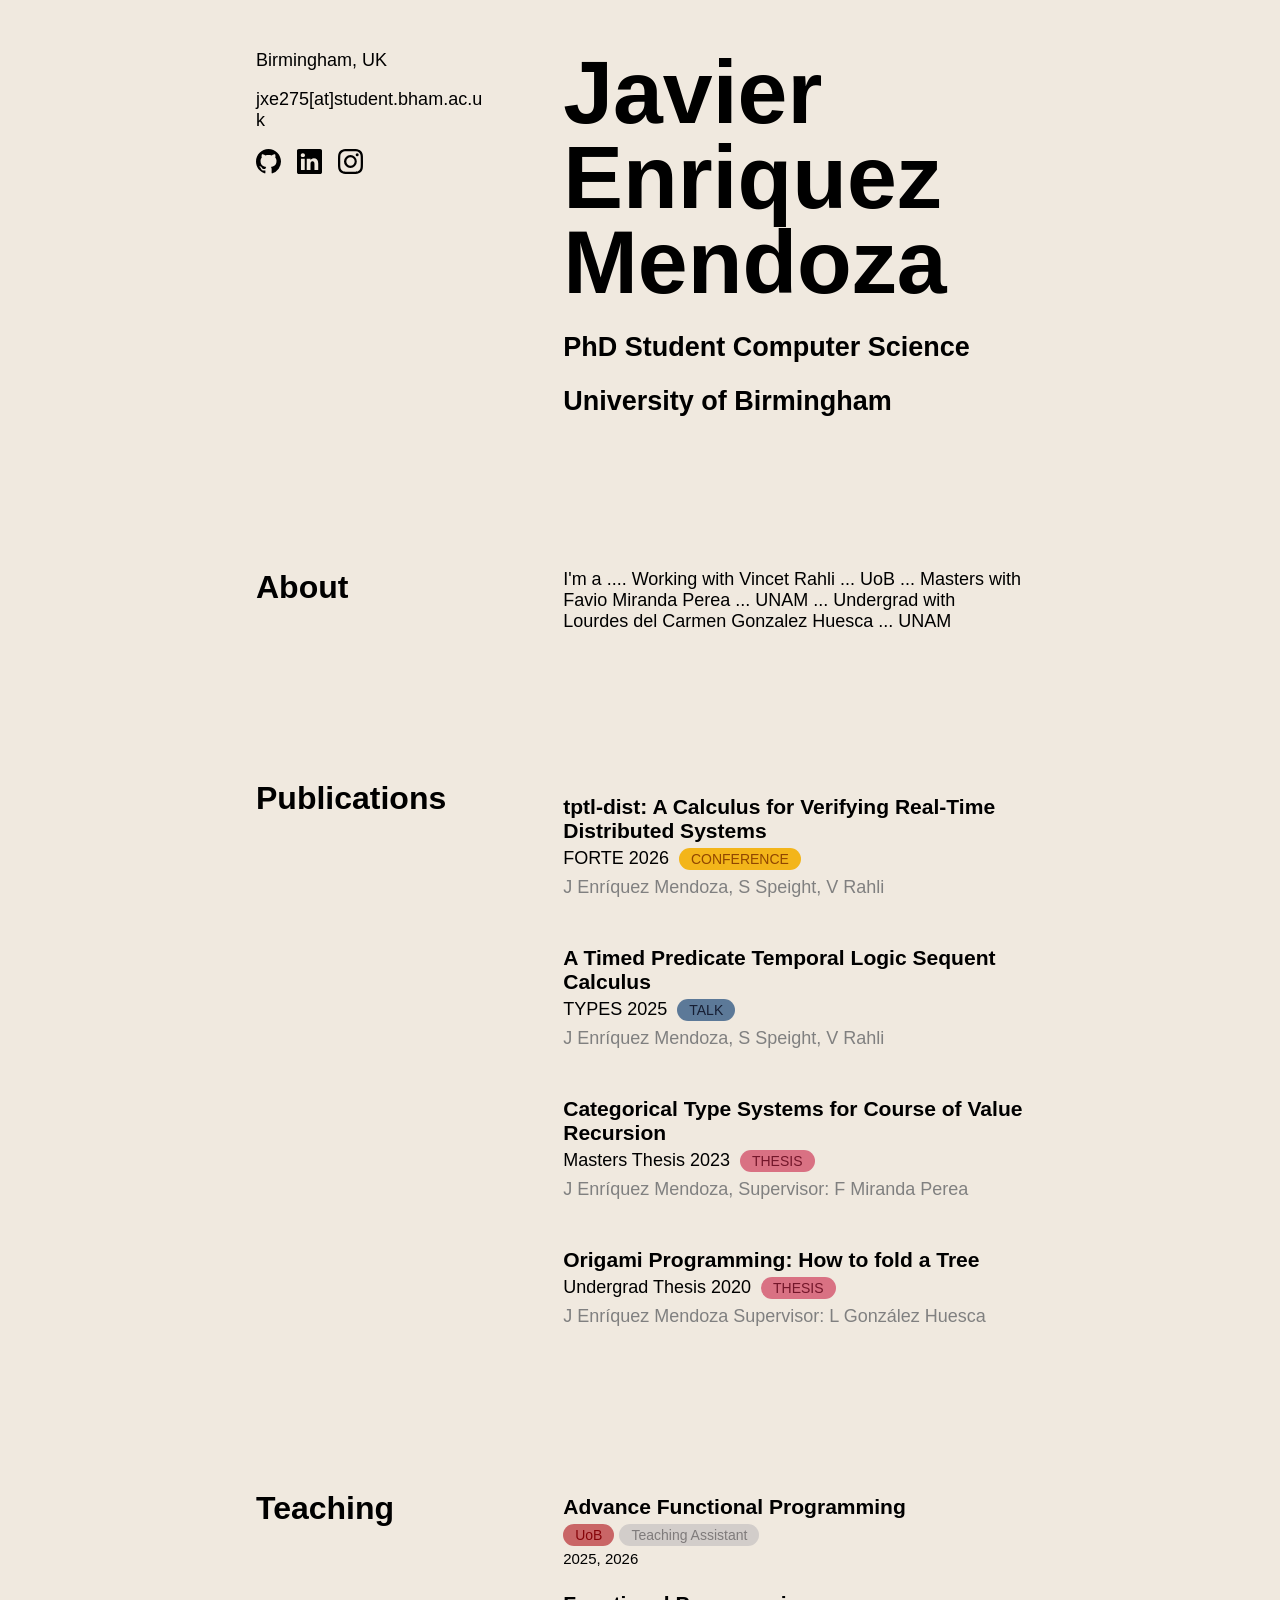
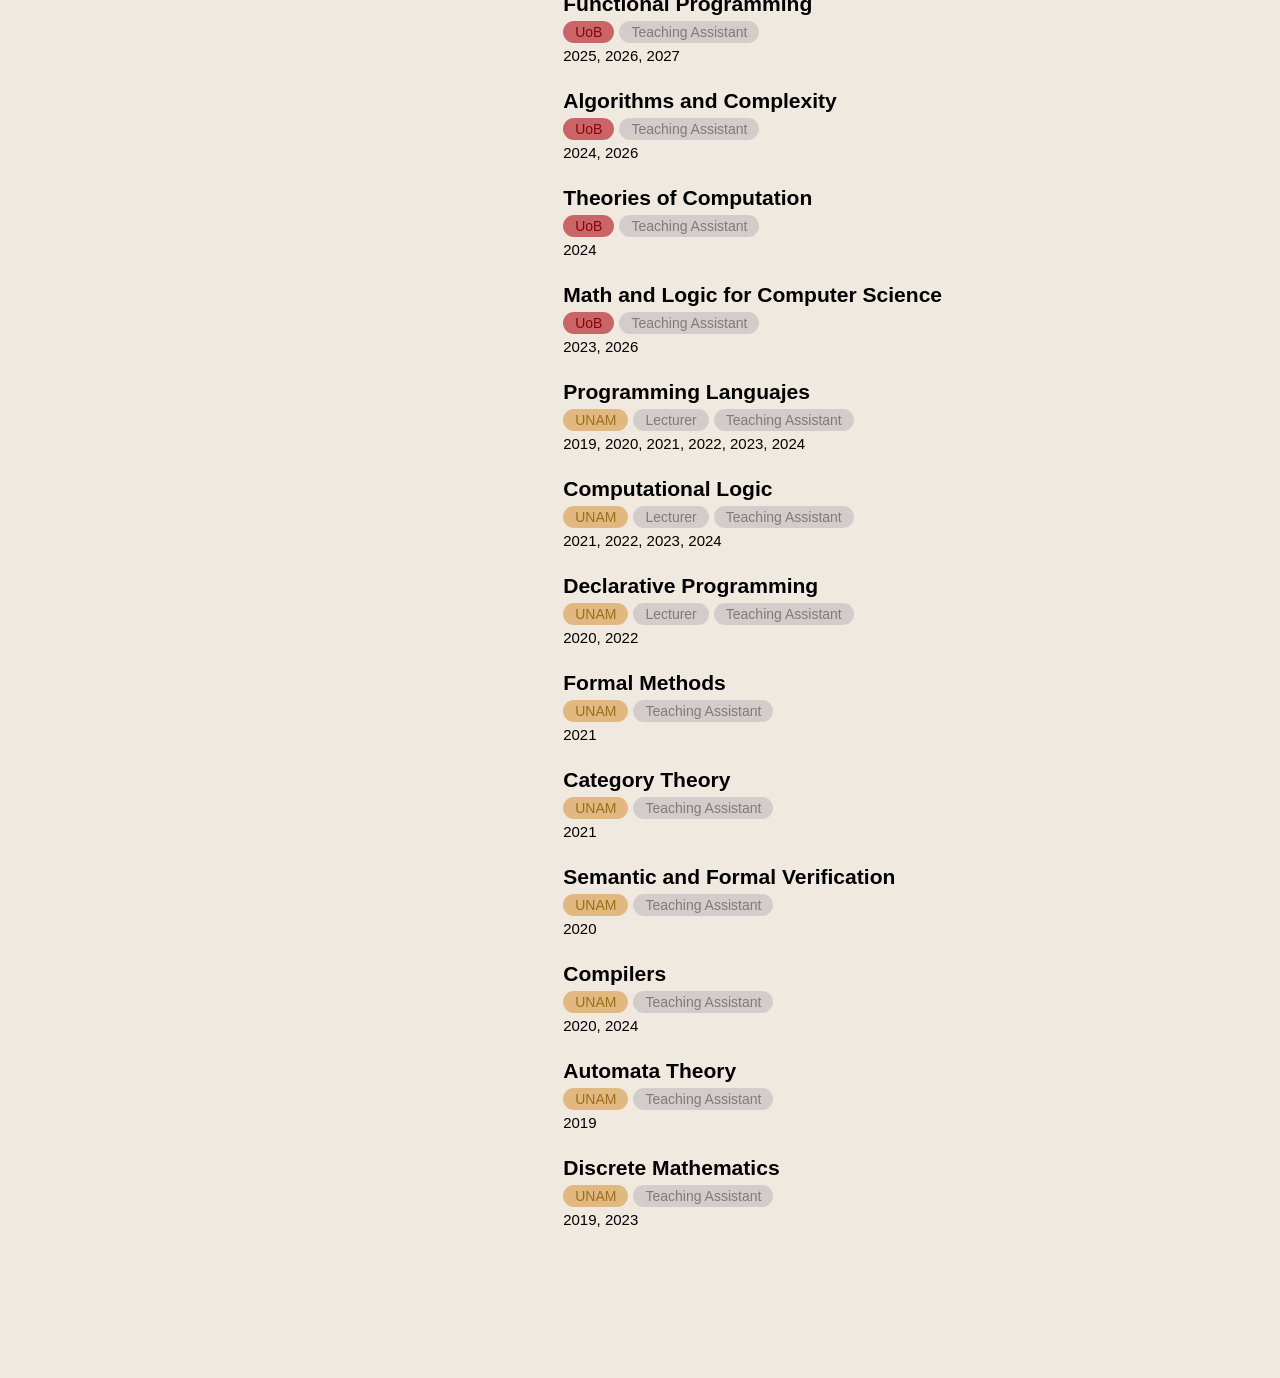
==== index.html @ 12ed10a9 "[FIX] styles" ====
<!DOCTYPE html>
<html lang="en">
<head>
    <meta charset="UTF-8">
    <meta http-equiv="X-UA-Compatible" content="IE=edge">
    <meta name="viewport" content="width=device-width, initial-scale=1.0">
    <link rel="stylesheet" href="css/styles.css">
    <!-- <script src="js/uikit-icons.js"></script> -->

    <title>Javier Enriquez</title>
</head>
<body>
    <div class="content">
        <!-- Contact -->
        <div class="container">
            <div class="left">
                <img src=""> 
                <p>Birmingham, UK</p>
                <p>jxe275[at]student.bham.ac.uk</p>
                <div class="social-links">
                    <!-- GitHub Logo Linked to Profile -->
                    <a href="https://github.com/jaeem006" target="_blank" rel="noopener noreferrer" aria-label="GitHub Profile">
                       <img src="img/github.svg" alt="GitHub" width="25" height="25">
                    </a>

                    <!-- LinkedIn Logo Linked to Profile -->
                    <a href="https://www.linkedin.com/in/jaeem006/" target="_blank" rel="noopener noreferrer" aria-label="LinkedIn Profile">
                       <img src="img/linkedin.svg" alt="LinkedIn" width="25" height="25">
                    </a>

                    <!-- Instagram Logo Linked to Profile -->
                    <a href="https://instagram.com/tasvier_" target="_blank" rel="noopener noreferrer" aria-label="LinkedIn Profile">
                       <img src="img/instagram.svg" alt="LinkedIn" width="25" height="25">
                    </a>
                </div>

            </div>
            <div class="right"> 
                <img src="">
                <h1 class="name">Javier Enriquez Mendoza</h1>
                <h2>PhD Student Computer Science</h2>
                <h2>University of Birmingham</h2>
            </div>
        </div>

        <!-- About -->
        <div class="container">
            <div class="left">
                <h3>About</h3>
            </div>
            <div class="right">
                <p>I'm a .... Working with Vincet Rahli ... UoB ... Masters with Favio Miranda Perea ... UNAM ... Undergrad with Lourdes del Carmen Gonzalez Huesca ... UNAM</p>
            </div>
            
        </div>

        <!-- Publications -->
        <div class="container">
            <div class="left">
                <h3>Publications</h3>
            </div>
            <div class="right">
                <a class="item link-publicacion" href="https://pure-oai.bham.ac.uk/ws/portalfiles/portal/299354094/tptl-calc-forte.pdf" target="_blank" rel="noopener noreferrer" >
                    <h3>tptl-dist: A Calculus for Verifying Real-Time Distributed Systems</h3>
                    <div class="tags">
                        <p>FORTE 2026</p> 
                        <p class="tag conference-tag">CONFERENCE</p>
                    </div>
                    <p class="authors">J Enríquez Mendoza, S Speight, V Rahli</p>
                </a>
                <a class="item link-publicacion" href="https://msp.cis.strath.ac.uk/types2025/abstracts/TYPES2025_paper44.pdf" target="_blank" rel="noopener noreferrer" >
                    <h3>A Timed Predicate Temporal Logic Sequent Calculus</h3>
                    <div class="tags">
                        <p>TYPES 2025</p> 
                        <p class="tag talk-tag">TALK</p> 
                    </div>
                    <p class="authors">J Enríquez Mendoza, S Speight, V Rahli</p>
                </a>
                <a class="item link-publicacion" href="https://tesiunamdocumentos.dgb.unam.mx/ptd2023/enero/0834892/Index.html" target="_blank" rel="noopener noreferrer" >
                    <h3>Categorical Type Systems for Course of Value Recursion</h3>
                    <div class="tags">
                        <p>Masters Thesis 2023</p>
                        <p class="tag thesis-tag">THESIS</p>
                    </div>
                    <p class="authors">J Enríquez Mendoza, Supervisor: F Miranda Perea</p>
                </a>
                <a class="item link-publicacion" href="https://tesiunamdocumentos.dgb.unam.mx/ptd2020/septiembre/0803414/Index.html" target="_blank" rel="noopener noreferrer" >
                    <h3>Origami Programming: How to fold a Tree</h3>
                    <div class="tags">
                        <p>Undergrad Thesis 2020</p>
                        <p class="tag thesis-tag">THESIS</p>    
                    </div>
                    <p class="authors">J Enríquez Mendoza Supervisor: L González Huesca</p>
                </a>
            </div>     
        </div>

        <!-- Teaching -->
        <div class="container">
            <div class="left">
                <h3>Teaching</h3>
            </div>
            <div class="right">
                <a class="item teach-item">
                    <h3>Advance Functional Programming</h3>
                    <div class="tags">
                        <p class="tag uob">UoB</p>
                        <p class="tag def-tag">Teaching Assistant</p>
                    </div>
                    <p class="years">2025, 2026</p>
                </a>
                <a class="item teach-item">
                    <h3>Functional Programming</h3>
                    <div class="tags">
                        <p class="tag uob">UoB</p>
                        <p class="tag def-tag">Teaching Assistant</p>
                    </div>
                    <p class="years">2025, 2026, 2027</p>
                </a>
                <a class="item teach-item">
                    <h3>Algorithms and Complexity</h3>
                    <div class="tags">
                        <p class="tag uob">UoB</p>
                        <p class="tag def-tag">Teaching Assistant</p>   
                    </div>
                    <p class="years">2024, 2026</p>
                </a>
                <a class="item teach-item">
                    <h3>Theories of Computation</h3>
                    <div class="tags">
                        <p class="tag uob">UoB</p>
                        <p class="tag def-tag">Teaching Assistant</p>
                    </div>
                    <p class="years">2024</p>
                </a>
                <a class="item teach-item">
                    <h3>Math and Logic for Computer Science</h3>
                    <div class="tags">
                        <p class="tag uob">UoB</p>
                        <p class="tag def-tag">Teaching Assistant</p>
                    </div>
                    <p class="years">2023, 2026 </p>
                </a>
                <a class="item teach-item">
                    <h3>Programming Languajes</h3>
                    <div class="tags">
                        <p class="tag unam">UNAM</p>
                        <p class="tag def-tag">Lecturer</p>
                        <p class="tag def-tag">Teaching Assistant</p>
                    </div>
                    <p class="years">2019, 2020, 2021, 2022, 2023, 2024</p>
                </a>
                <a class="item teach-item">
                    <h3>Computational Logic</h3>
                    <div class="tags">
                        <p class="tag unam">UNAM</p>
                        <p class="tag def-tag">Lecturer</p>
                        <p class="tag def-tag">Teaching Assistant</p>
                    </div>
                    <p class="years">2021, 2022, 2023, 2024</p>
                </a>
                <a class="item teach-item">
                    <h3>Declarative Programming</h3>
                    <div class="tags">
                        <p class="tag unam">UNAM</p>
                        <p class="tag def-tag">Lecturer</p>
                        <p class="tag def-tag">Teaching Assistant</p>
                    </div>
                    <p class="years">2020, 2022</p>
                </a>
                <a class="item teach-item">
                    <h3>Formal Methods</h3>
                    <div class="tags">
                        <p class="tag unam">UNAM</p>
                        <p class="tag def-tag">Teaching Assistant</p>
                    </div>
                    <p class="years">2021</p>
                </a>
                <a class="item teach-item">
                    <h3>Category Theory</h3>
                    <div class="tags">
                        <p class="tag unam">UNAM</p>
                        <p class="tag def-tag">Teaching Assistant</p>
                    </div>
                    <p class="years">2021</p>
                </a>
                <a class="item teach-item">
                    <h3>Semantic and Formal Verification</h3>
                    <div class="tags">
                        <p class="tag unam">UNAM</p>
                        <p class="tag def-tag">Teaching Assistant</p>
                    </div>
                    <p class="years">2020</p>
                </a>
                <a class="item teach-item">
                    <h3>Compilers</h3>
                    <div class="tags">
                        <p class="tag unam">UNAM</p>
                        <p class="tag def-tag">Teaching Assistant</p>
                    </div>
                    <p class="years">2020, 2024</p>
                </a>
                <a class="item teach-item">
                    <h3>Automata Theory</h3>
                    <div class="tags">
                        <p class="tag unam">UNAM</p>
                        <p class="tag def-tag">Teaching Assistant</p>
                    </div>
                    <p class="years">2019</p>
                </a>
                <a class="item teach-item">
                    <h3>Discrete Mathematics</h3>
                    <div class="tags">
                        <p class="tag unam">UNAM</p>
                        <p class="tag def-tag">Teaching Assistant</p>
                    </div>
                    <p class="years">2019, 2023</p>
                </a>        
            </div> 
            
        </div>
    </div>
    
</body>
</html>
---- css/styles.css ----
@font-face {
    font-family: "Neue Kabel W01 Book";
    src: url("https://db.onlinewebfonts.com/t/18997729e452a082c38ae1a86a873674.eot");
    src:
        url("https://db.onlinewebfonts.com/t/18997729e452a082c38ae1a86a873674.eot?#iefix") format("embedded-opentype"),
        url("https://db.onlinewebfonts.com/t/18997729e452a082c38ae1a86a873674.woff2") format("woff2"),
        url("https://db.onlinewebfonts.com/t/18997729e452a082c38ae1a86a873674.woff") format("woff"),
        url("https://db.onlinewebfonts.com/t/18997729e452a082c38ae1a86a873674.ttf") format("truetype"),
        url("https://db.onlinewebfonts.com/t/18997729e452a082c38ae1a86a873674.svg#Neue Kabel W01 Book") format("svg");
    font-display: swap;
}

@font-face {
    font-family: "Mexcellent";
    src: url("https://db.onlinewebfonts.com/t/a71dd5d04430a5d021186c05537a34f6.eot");
    src:
        url("https://db.onlinewebfonts.com/t/a71dd5d04430a5d021186c05537a34f6.eot?#iefix") format("embedded-opentype"),
        url("https://db.onlinewebfonts.com/t/a71dd5d04430a5d021186c05537a34f6.woff2") format("woff2"),
        url("https://db.onlinewebfonts.com/t/a71dd5d04430a5d021186c05537a34f6.woff") format("woff"),
        url("https://db.onlinewebfonts.com/t/a71dd5d04430a5d021186c05537a34f6.ttf") format("truetype"),
        url("https://db.onlinewebfonts.com/t/a71dd5d04430a5d021186c05537a34f6.svg#Mexcellent") format("svg");
    font-display: swap;
}

@font-face {
    font-family: "Mexcellent V1";
    src: url("https://db.onlinewebfonts.com/t/c8e08d8af275a2577388127977ac638f.eot");
    src:
        url("https://db.onlinewebfonts.com/t/c8e08d8af275a2577388127977ac638f.eot?#iefix") format("embedded-opentype"),
        url("https://db.onlinewebfonts.com/t/c8e08d8af275a2577388127977ac638f.woff2") format("woff2"),
        url("https://db.onlinewebfonts.com/t/c8e08d8af275a2577388127977ac638f.woff") format("woff"),
        url("https://db.onlinewebfonts.com/t/c8e08d8af275a2577388127977ac638f.ttf") format("truetype"),
        url("https://db.onlinewebfonts.com/t/c8e08d8af275a2577388127977ac638f.svg#Mexcellent V1") format("svg");
    font-display: swap;
}


/* --------------------------------------------------
   Base
-------------------------------------------------- */

*,
*::before,
*::after {
    box-sizing: border-box;
}

html {
    margin: 0;
    padding: 0;
    overflow-x: hidden;
    background-color: #f0e9df;
}

body {
    margin: 0;
    padding: 0;
    font-family: "Neue Kabel W01 Book", sans-serif;
    overflow-x: hidden;
    font-size: 18px;
}

img {
    display: block;
    max-width: 100%;
    height: auto;
}

h1,
h2,
h3,
p {
    margin-top: 0;
}


/* --------------------------------------------------
   Main content
-------------------------------------------------- */

.content {
    margin-top: 50px;
    width: 60%;
    max-width: 1200px;
    margin-left: auto;
    margin-right: auto;
}

.item{
    margin-bottom: 0px;
}

.teach-item{
    
    display: block;             /* Ocupa todo el ancho disponible */
    text-decoration: none;      /* Quita el subrayado automático del enlace */
    color: inherit;             /* Mantiene los colores originales de tus h3, p y divs */
    padding: 5px;              /* Espacio interno para que el color de fondo no quede pegado al texto */
    margin-left: -5px;         /* Compensa el padding para mantener la alineación izquierda original */
    margin-right: -5px;        /* Compensa el padding derecho */
    border-radius: 8px;         /* Suaviza las esquinas del fondo oscurecido */
    transition: background-color 0.2s ease, transform 0.2s ease; /* Transición suave */

}

.years{
    font-size: smaller;
    margin-top: -10px;
}

.teach-item:hover {
    background-color: rgba(0, 0, 0, 0.05); /* Oscurece sutilmente el fondo actual (#f0e9df) */
}

.item h3{
    margin-bottom: 0;
}

.tags{
    display: -webkit-box;
    margin-top: 5px;
}

.tag{
    /* 1. Shrink wrap to the text width */
    display: inline-block;
    
    
    /* 3. Add inner breathing room */
    padding: 4px 12px; 
    
    /* 4. Coloring and text scaling */
    font-size: 0.875rem; /* ~14px */
    font-weight: 500;
    line-height: 1; /* Tighten line heights to prevent off-center text */
    
    /* 5. Round the corners */
    border-radius: 16px; /* High value creates a pill shape; low value (e.g., 4px) creates a rounded square */
}

.conference-tag{
    background-color: #f3b51a;
    color: #904601;
    margin-left: 10px;
}
.talk-tag{
    background-color: #1e4a7bb3;
    color: #161e33;
    margin-left: 10px;
}
.thesis-tag{
    background-color: #d65e75db;
    color: #73162a;
    margin-left: 10px;
}

.def-tag{
    background-color: #c7c3c3b8;
    color: #7f7b7b;
    margin-left: 5px;
}

.unam{
    background-color: #dba255ad;
    color: #9c6d14;
}

.uob{
    background-color: #bf3e43c4;
    color: #860409;
}

.item .authors{
    color: gray;
    margin-top: -10px;
}

/* Estilos para hacer que todo el bloque de la publicación sea un enlace limpio */
.link-publicacion {
    display: block;             /* Ocupa todo el ancho disponible */
    text-decoration: none;      /* Quita el subrayado automático del enlace */
    color: inherit;             /* Mantiene los colores originales de tus h3, p y divs */
    padding: 15px;              /* Espacio interno para que el color de fondo no quede pegado al texto */
    margin-left: -15px;         /* Compensa el padding para mantener la alineación izquierda original */
    margin-right: -15px;        /* Compensa el padding derecho */
    border-radius: 8px;         /* Suaviza las esquinas del fondo oscurecido */
    transition: background-color 0.2s ease, transform 0.2s ease; /* Transición suave */
}

/* Efecto Hover: Cuando el cursor se posiciona sobre cualquier parte de la publicación */
.link-publicacion:hover {
    background-color: rgba(0, 0, 0, 0.05); /* Oscurece sutilmente el fondo actual (#f0e9df) */
    cursor: pointer;                       /* Asegura que el cursor cambie a la mano interactiva */
}

/* Opcional: Si quieres que tus autores (que actualmente son grises) mantengan su color */
.item .authors {
    color: gray !important; /* El !important asegura que conserve el tono grisáceo sobre el enlace */
}

.social-links {
  display: flex;
  gap: 16px;
  align-items: center;
}

.social-links img {
  transition: transform 0.2s ease, filter 0.2s ease;
}

/* Efecto de levante y ligera opacidad al pasar el ratón */
.social-links a:hover img {
  transform: translateY(-3px);
  filter: brightness(1.1);
}


/* --------------------------------------------------
   Sections
-------------------------------------------------- */

.container {
    display: flex;
    align-items: flex-start;
    gap: 10%;
    margin-bottom: 130px;
}

.container .left {
    width: 30%;
    flex: 0 0 30%;
}

.container .right {
    width: 60%;
    flex: 1 1 60%;
    min-width: 0;
}

.container .left h3 {
    margin-bottom: 0;
    font-family: "Mexcellent", sans-serif;
    font-size: xx-large;
}


/* --------------------------------------------------
   Typography
-------------------------------------------------- */

.name {
    margin-top: 0;
    margin-bottom: 0.3em;
    font-family: "Mexcellent", sans-serif;
    font-size: clamp(3.5rem, 7vw, 100px);
    line-height: 0.95;
    overflow-wrap: anywhere;
}

h2 {
    overflow-wrap: break-word;
}

h3 {
    overflow-wrap: break-word;
}

p {
    overflow-wrap: break-word;
}


/* --------------------------------------------------
   Large tablets / small desktops
-------------------------------------------------- */

@media (max-width: 1000px) {
    .content {
        width: 80%;
    }

    .container {
        gap: 8%;
    }

    .container .left {
        width: 32%;
        flex-basis: 32%;
    }

    .container .right {
        width: 60%;
        flex-basis: 60%;
    }
}


/* --------------------------------------------------
   Tablets
-------------------------------------------------- */

@media (max-width: 768px) {
    .content {
        width: calc(100% - 48px);
    }

    .container {
        gap: 32px;
        margin-bottom: 64px;
    }

    .container .left {
        width: 30%;
        flex-basis: 30%;
    }

    .container .right {
        width: 70%;
        flex-basis: 70%;
    }

    .name {
        font-size: clamp(3rem, 9vw, 5rem);
    }
}


/* --------------------------------------------------
   Mobile
-------------------------------------------------- */

@media (max-width: 600px) {
    .content {
        width: calc(100% - 32px);
    }

    .container {
        display: block;
        margin-bottom: 56px;
    }

    .container .left,
    .container .right {
        width: 100%;
        max-width: 100%;
    }

    .container .left {
        margin-bottom: 20px;
    }

    .container .left h3 {
        margin-bottom: 12px;
    }

    .name {
        font-size: clamp(2.8rem, 14vw, 5rem);
        line-height: 0.95;
    }

    .container .right h2 {
        font-size: 1.25rem;
        line-height: 1.25;
    }
}


/* --------------------------------------------------
   Small mobile devices
-------------------------------------------------- */

@media (max-width: 400px) {
    .content {
        width: calc(100% - 24px);
    }

    .container {
        margin-bottom: 48px;
    }

    .name {
        font-size: clamp(2.4rem, 15vw, 4rem);
    }

    .container .right h2 {
        font-size: 1.1rem;
    }
}
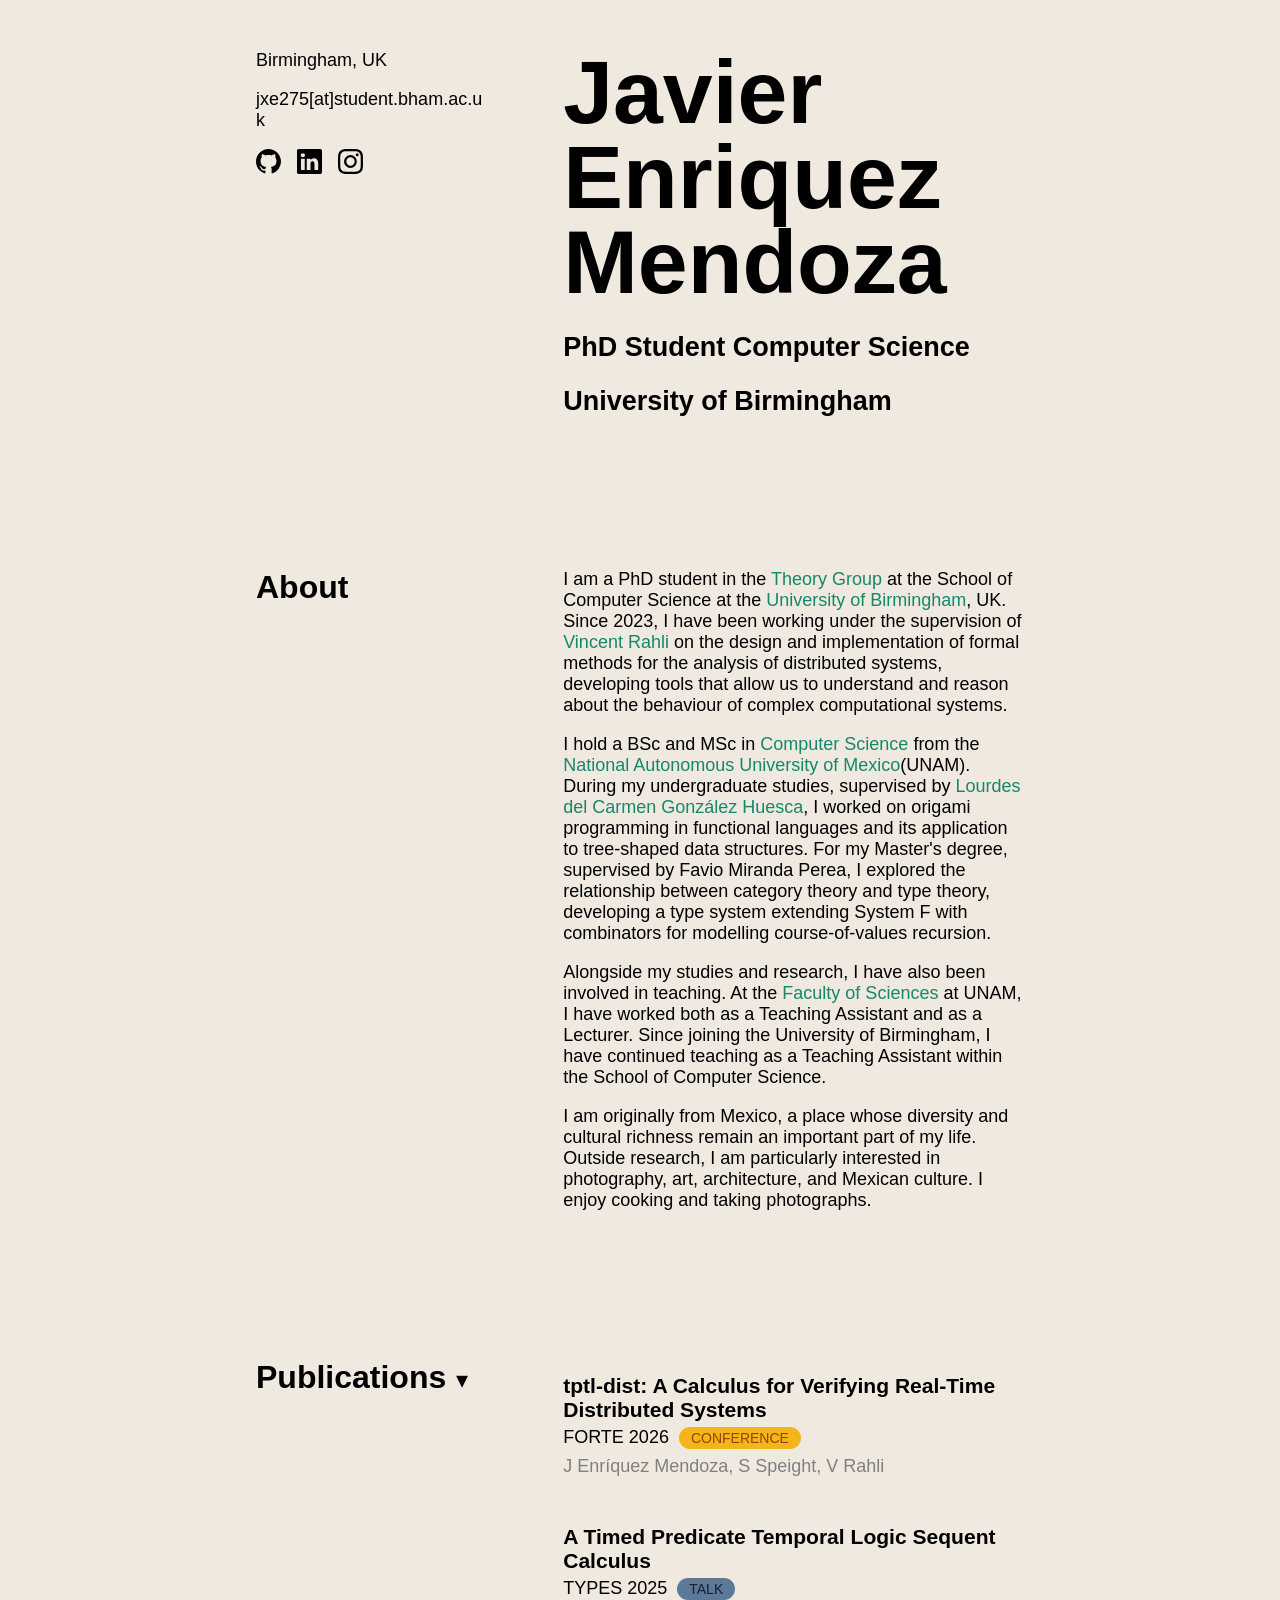
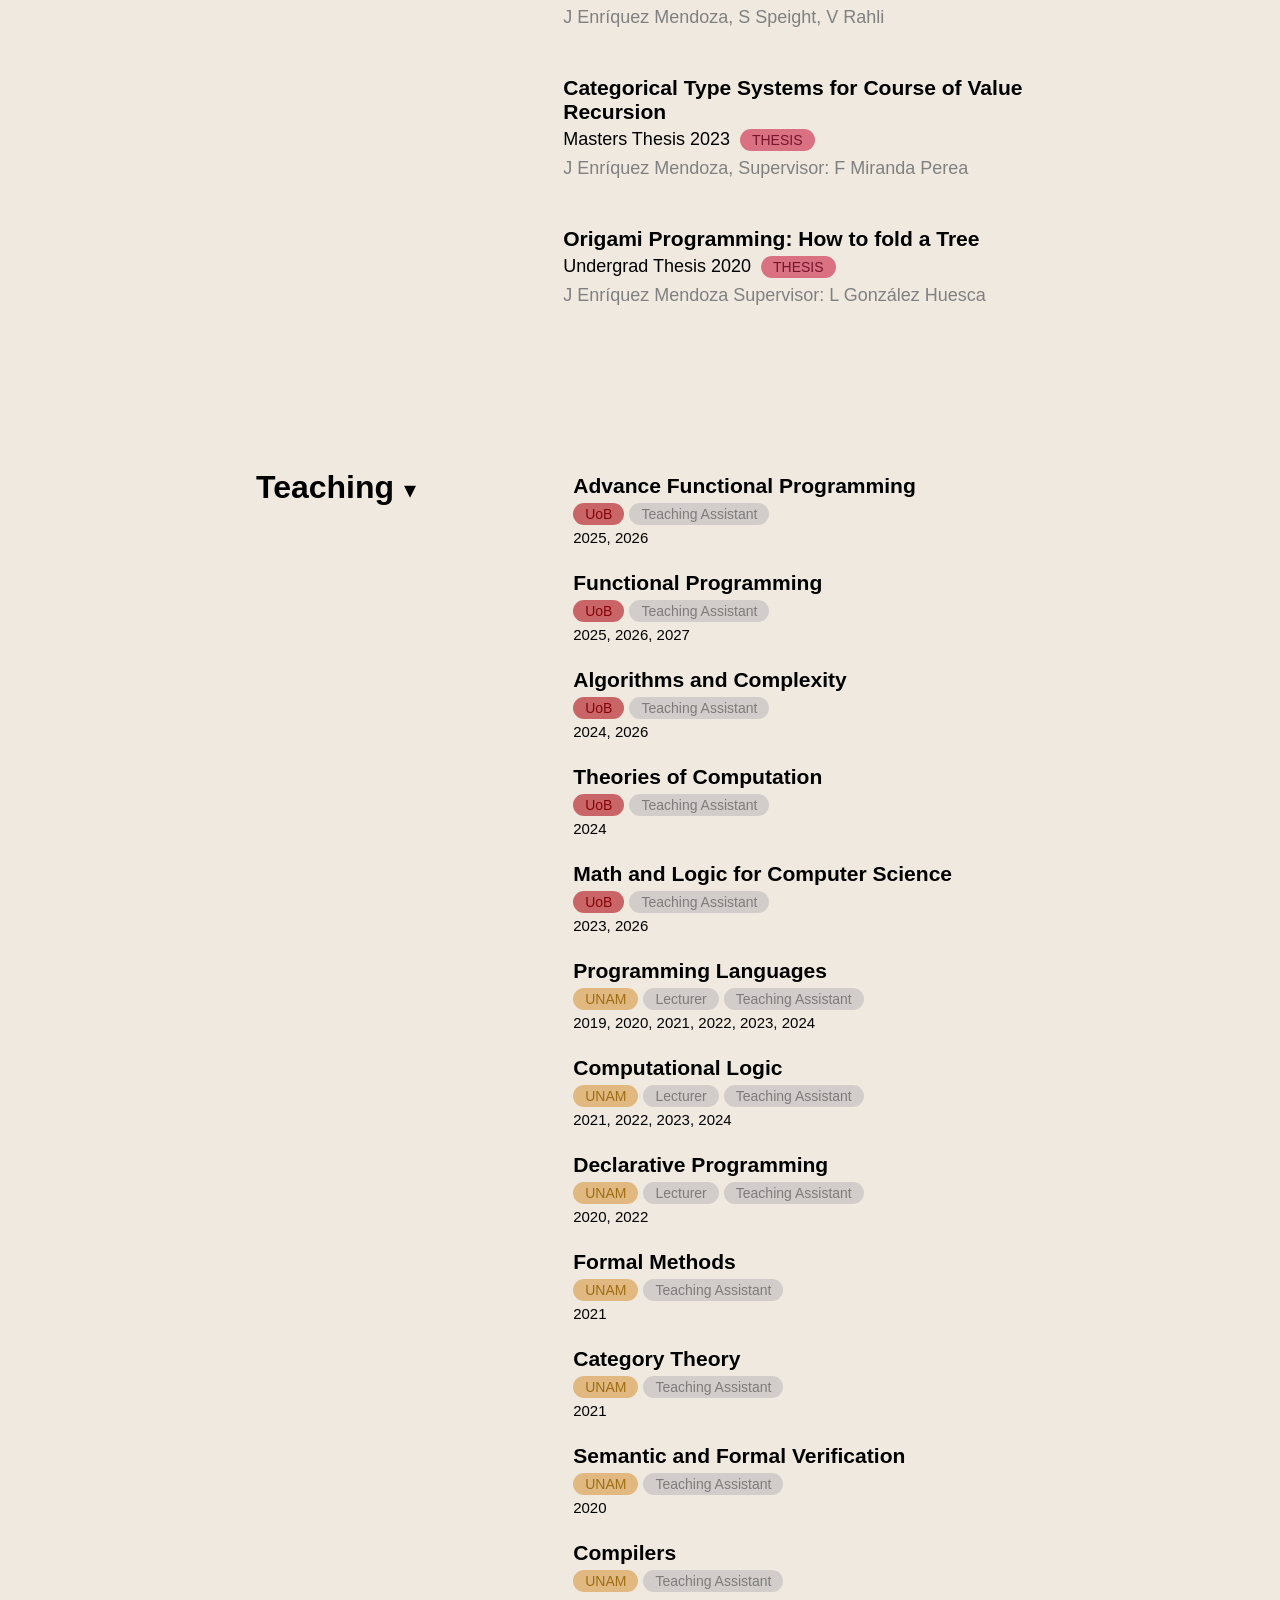
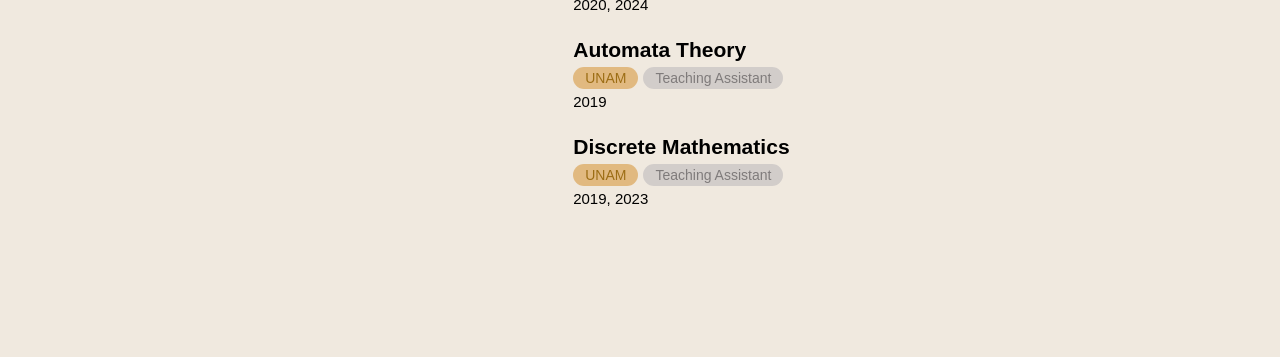
==== commit 6f1d4997: "[ADD] ABout section" ====
--- a/index.html
+++ b/index.html
@@ -49,7 +49,14 @@
                 <h3>About</h3>
             </div>
             <div class="right">
-                <p>I'm a .... Working with Vincet Rahli ... UoB ... Masters with Favio Miranda Perea ... UNAM ... Undergrad with Lourdes del Carmen Gonzalez Huesca ... UNAM</p>
+                <p class="about">I am a PhD student in the <a href="">Theory Group</a> at the School of Computer Science at the <a href="">University of Birmingham</a>, UK. Since 2023, I have been working under the supervision of <a href="">Vincent Rahli</a> on the design and implementation of formal methods for the analysis of distributed systems, developing tools that allow us to understand and reason about the behaviour of complex computational systems.</p>
+
+                <p class="about">I hold a BSc and MSc in <a href="">Computer Science</a> from the <a href="">National Autonomous University of Mexico</a>(UNAM). During my undergraduate studies, supervised by <a href="">Lourdes del Carmen González Huesca</a>, I worked on origami programming in functional languages and its application to tree-shaped data structures. For my Master's degree, supervised by Favio Miranda Perea, I explored the relationship between category theory and type theory, developing a type system extending System F with combinators for modelling course-of-values recursion.</p>
+
+                <p class="about">Alongside my studies and research, I have also been involved in teaching. At the <a href="">Faculty of Sciences</a> at UNAM, I have worked both as a Teaching Assistant and as a Lecturer. Since joining the University of Birmingham, I have continued teaching as a Teaching Assistant within the School of Computer Science.</p>
+
+                <p class="about">I am originally from Mexico, a place whose diversity and cultural richness remain an important part of my life. Outside research, I am particularly interested in photography, art, architecture, and Mexican culture. I enjoy cooking and taking photographs.</p>
+</p>
             </div>
             
         </div>
@@ -58,40 +65,45 @@
         <div class="container">
             <div class="left">
                 <h3>Publications</h3>
-            </div>
-            <div class="right">
-                <a class="item link-publicacion" href="https://pure-oai.bham.ac.uk/ws/portalfiles/portal/299354094/tptl-calc-forte.pdf" target="_blank" rel="noopener noreferrer" >
-                    <h3>tptl-dist: A Calculus for Verifying Real-Time Distributed Systems</h3>
-                    <div class="tags">
-                        <p>FORTE 2026</p> 
-                        <p class="tag conference-tag">CONFERENCE</p>
-                    </div>
-                    <p class="authors">J Enríquez Mendoza, S Speight, V Rahli</p>
-                </a>
-                <a class="item link-publicacion" href="https://msp.cis.strath.ac.uk/types2025/abstracts/TYPES2025_paper44.pdf" target="_blank" rel="noopener noreferrer" >
-                    <h3>A Timed Predicate Temporal Logic Sequent Calculus</h3>
-                    <div class="tags">
-                        <p>TYPES 2025</p> 
-                        <p class="tag talk-tag">TALK</p> 
-                    </div>
-                    <p class="authors">J Enríquez Mendoza, S Speight, V Rahli</p>
-                </a>
-                <a class="item link-publicacion" href="https://tesiunamdocumentos.dgb.unam.mx/ptd2023/enero/0834892/Index.html" target="_blank" rel="noopener noreferrer" >
-                    <h3>Categorical Type Systems for Course of Value Recursion</h3>
-                    <div class="tags">
-                        <p>Masters Thesis 2023</p>
-                        <p class="tag thesis-tag">THESIS</p>
-                    </div>
-                    <p class="authors">J Enríquez Mendoza, Supervisor: F Miranda Perea</p>
-                </a>
-                <a class="item link-publicacion" href="https://tesiunamdocumentos.dgb.unam.mx/ptd2020/septiembre/0803414/Index.html" target="_blank" rel="noopener noreferrer" >
-                    <h3>Origami Programming: How to fold a Tree</h3>
-                    <div class="tags">
-                        <p>Undergrad Thesis 2020</p>
-                        <p class="tag thesis-tag">THESIS</p>    
-                    </div>
-                    <p class="authors">J Enríquez Mendoza Supervisor: L González Huesca</p>
-                </a>
+                <button class="toggle-btn" aria-label="Toggle Section">
+                    <span class="arrow">&#9662;</span>
+                </button>
+            </div>
+            <div class="right collapsible-content">
+                <div class="collapsible-inner">
+                    <a class="item link-publicacion" href="https://pure-oai.bham.ac.uk/ws/portalfiles/portal/299354094/tptl-calc-forte.pdf" target="_blank" rel="noopener noreferrer" >
+                        <h3>tptl-dist: A Calculus for Verifying Real-Time Distributed Systems</h3>
+                        <div class="tags">
+                            <p>FORTE 2026</p> 
+                            <p class="tag conference-tag">CONFERENCE</p>
+                        </div>
+                        <p class="authors">J Enríquez Mendoza, S Speight, V Rahli</p>
+                    </a>
+                    <a class="item link-publicacion" href="https://msp.cis.strath.ac.uk/types2025/abstracts/TYPES2025_paper44.pdf" target="_blank" rel="noopener noreferrer" >
+                        <h3>A Timed Predicate Temporal Logic Sequent Calculus</h3>
+                        <div class="tags">
+                            <p>TYPES 2025</p> 
+                            <p class="tag talk-tag">TALK</p> 
+                        </div>
+                        <p class="authors">J Enríquez Mendoza, S Speight, V Rahli</p>
+                    </a>
+                    <a class="item link-publicacion" href="https://tesiunamdocumentos.dgb.unam.mx/ptd2023/enero/0834892/Index.html" target="_blank" rel="noopener noreferrer" >
+                        <h3>Categorical Type Systems for Course of Value Recursion</h3>
+                        <div class="tags">
+                            <p>Masters Thesis 2023</p>
+                            <p class="tag thesis-tag">THESIS</p>
+                        </div>
+                        <p class="authors">J Enríquez Mendoza, Supervisor: F Miranda Perea</p>
+                    </a>
+                    <a class="item link-publicacion" href="https://tesiunamdocumentos.dgb.unam.mx/ptd2020/septiembre/0803414/Index.html" target="_blank" rel="noopener noreferrer" >
+                        <h3>Origami Programming: How to fold a Tree</h3>
+                        <div class="tags">
+                            <p>Undergrad Thesis 2020</p>
+                            <p class="tag thesis-tag">THESIS</p>    
+                        </div>
+                        <p class="authors">J Enríquez Mendoza Supervisor: L González Huesca</p>
+                    </a>
+                </div>
             </div>     
         </div>
 
@@ -99,127 +111,133 @@
         <div class="container">
             <div class="left">
                 <h3>Teaching</h3>
-            </div>
-            <div class="right">
-                <a class="item teach-item">
-                    <h3>Advance Functional Programming</h3>
-                    <div class="tags">
-                        <p class="tag uob">UoB</p>
-                        <p class="tag def-tag">Teaching Assistant</p>
-                    </div>
-                    <p class="years">2025, 2026</p>
-                </a>
-                <a class="item teach-item">
-                    <h3>Functional Programming</h3>
-                    <div class="tags">
-                        <p class="tag uob">UoB</p>
-                        <p class="tag def-tag">Teaching Assistant</p>
-                    </div>
-                    <p class="years">2025, 2026, 2027</p>
-                </a>
-                <a class="item teach-item">
-                    <h3>Algorithms and Complexity</h3>
-                    <div class="tags">
-                        <p class="tag uob">UoB</p>
-                        <p class="tag def-tag">Teaching Assistant</p>   
-                    </div>
-                    <p class="years">2024, 2026</p>
-                </a>
-                <a class="item teach-item">
-                    <h3>Theories of Computation</h3>
-                    <div class="tags">
-                        <p class="tag uob">UoB</p>
-                        <p class="tag def-tag">Teaching Assistant</p>
-                    </div>
-                    <p class="years">2024</p>
-                </a>
-                <a class="item teach-item">
-                    <h3>Math and Logic for Computer Science</h3>
-                    <div class="tags">
-                        <p class="tag uob">UoB</p>
-                        <p class="tag def-tag">Teaching Assistant</p>
-                    </div>
-                    <p class="years">2023, 2026 </p>
-                </a>
-                <a class="item teach-item">
-                    <h3>Programming Languajes</h3>
-                    <div class="tags">
-                        <p class="tag unam">UNAM</p>
-                        <p class="tag def-tag">Lecturer</p>
-                        <p class="tag def-tag">Teaching Assistant</p>
-                    </div>
-                    <p class="years">2019, 2020, 2021, 2022, 2023, 2024</p>
-                </a>
-                <a class="item teach-item">
-                    <h3>Computational Logic</h3>
-                    <div class="tags">
-                        <p class="tag unam">UNAM</p>
-                        <p class="tag def-tag">Lecturer</p>
-                        <p class="tag def-tag">Teaching Assistant</p>
-                    </div>
-                    <p class="years">2021, 2022, 2023, 2024</p>
-                </a>
-                <a class="item teach-item">
-                    <h3>Declarative Programming</h3>
-                    <div class="tags">
-                        <p class="tag unam">UNAM</p>
-                        <p class="tag def-tag">Lecturer</p>
-                        <p class="tag def-tag">Teaching Assistant</p>
-                    </div>
-                    <p class="years">2020, 2022</p>
-                </a>
-                <a class="item teach-item">
-                    <h3>Formal Methods</h3>
-                    <div class="tags">
-                        <p class="tag unam">UNAM</p>
-                        <p class="tag def-tag">Teaching Assistant</p>
-                    </div>
-                    <p class="years">2021</p>
-                </a>
-                <a class="item teach-item">
-                    <h3>Category Theory</h3>
-                    <div class="tags">
-                        <p class="tag unam">UNAM</p>
-                        <p class="tag def-tag">Teaching Assistant</p>
-                    </div>
-                    <p class="years">2021</p>
-                </a>
-                <a class="item teach-item">
-                    <h3>Semantic and Formal Verification</h3>
-                    <div class="tags">
-                        <p class="tag unam">UNAM</p>
-                        <p class="tag def-tag">Teaching Assistant</p>
-                    </div>
-                    <p class="years">2020</p>
-                </a>
-                <a class="item teach-item">
-                    <h3>Compilers</h3>
-                    <div class="tags">
-                        <p class="tag unam">UNAM</p>
-                        <p class="tag def-tag">Teaching Assistant</p>
-                    </div>
-                    <p class="years">2020, 2024</p>
-                </a>
-                <a class="item teach-item">
-                    <h3>Automata Theory</h3>
-                    <div class="tags">
-                        <p class="tag unam">UNAM</p>
-                        <p class="tag def-tag">Teaching Assistant</p>
-                    </div>
-                    <p class="years">2019</p>
-                </a>
-                <a class="item teach-item">
-                    <h3>Discrete Mathematics</h3>
-                    <div class="tags">
-                        <p class="tag unam">UNAM</p>
-                        <p class="tag def-tag">Teaching Assistant</p>
-                    </div>
-                    <p class="years">2019, 2023</p>
-                </a>        
+                <button class="toggle-btn" aria-label="Toggle Section">
+                    <span class="arrow">&#9662;</span>
+                </button>
+            </div>
+            <div class="right collapsible-content">
+                <div class="collapsible-inner">
+                    <a class="item teach-item">
+                        <h3>Advance Functional Programming</h3>
+                        <div class="tags">
+                            <p class="tag uob">UoB</p>
+                            <p class="tag def-tag">Teaching Assistant</p>
+                        </div>
+                        <p class="years">2025, 2026</p>
+                    </a>
+                    <a class="item teach-item">
+                        <h3>Functional Programming</h3>
+                        <div class="tags">
+                            <p class="tag uob">UoB</p>
+                            <p class="tag def-tag">Teaching Assistant</p>
+                        </div>
+                        <p class="years">2025, 2026, 2027</p>
+                    </a>
+                    <a class="item teach-item">
+                        <h3>Algorithms and Complexity</h3>
+                        <div class="tags">
+                            <p class="tag uob">UoB</p>
+                            <p class="tag def-tag">Teaching Assistant</p>   
+                        </div>
+                        <p class="years">2024, 2026</p>
+                    </a>
+                    <a class="item teach-item">
+                        <h3>Theories of Computation</h3>
+                        <div class="tags">
+                            <p class="tag uob">UoB</p>
+                            <p class="tag def-tag">Teaching Assistant</p>
+                        </div>
+                        <p class="years">2024</p>
+                    </a>
+                    <a class="item teach-item">
+                        <h3>Math and Logic for Computer Science</h3>
+                        <div class="tags">
+                            <p class="tag uob">UoB</p>
+                            <p class="tag def-tag">Teaching Assistant</p>
+                        </div>
+                        <p class="years">2023, 2026 </p>
+                    </a>
+                    <a class="item teach-item">
+                        <h3>Programming Languages</h3>
+                        <div class="tags">
+                            <p class="tag unam">UNAM</p>
+                            <p class="tag def-tag">Lecturer</p>
+                            <p class="tag def-tag">Teaching Assistant</p>
+                        </div>
+                        <p class="years">2019, 2020, 2021, 2022, 2023, 2024</p>
+                    </a>
+                    <a class="item teach-item">
+                        <h3>Computational Logic</h3>
+                        <div class="tags">
+                            <p class="tag unam">UNAM</p>
+                            <p class="tag def-tag">Lecturer</p>
+                            <p class="tag def-tag">Teaching Assistant</p>
+                        </div>
+                        <p class="years">2021, 2022, 2023, 2024</p>
+                    </a>
+                    <a class="item teach-item">
+                        <h3>Declarative Programming</h3>
+                        <div class="tags">
+                            <p class="tag unam">UNAM</p>
+                            <p class="tag def-tag">Lecturer</p>
+                            <p class="tag def-tag">Teaching Assistant</p>
+                        </div>
+                        <p class="years">2020, 2022</p>
+                    </a>
+                    <a class="item teach-item">
+                        <h3>Formal Methods</h3>
+                        <div class="tags">
+                            <p class="tag unam">UNAM</p>
+                            <p class="tag def-tag">Teaching Assistant</p>
+                        </div>
+                        <p class="years">2021</p>
+                    </a>
+                    <a class="item teach-item">
+                        <h3>Category Theory</h3>
+                        <div class="tags">
+                            <p class="tag unam">UNAM</p>
+                            <p class="tag def-tag">Teaching Assistant</p>
+                        </div>
+                        <p class="years">2021</p>
+                    </a>
+                    <a class="item teach-item">
+                        <h3>Semantic and Formal Verification</h3>
+                        <div class="tags">
+                            <p class="tag unam">UNAM</p>
+                            <p class="tag def-tag">Teaching Assistant</p>
+                        </div>
+                        <p class="years">2020</p>
+                    </a>
+                    <a class="item teach-item">
+                        <h3>Compilers</h3>
+                        <div class="tags">
+                            <p class="tag unam">UNAM</p>
+                            <p class="tag def-tag">Teaching Assistant</p>
+                        </div>
+                        <p class="years">2020, 2024</p>
+                    </a>
+                    <a class="item teach-item">
+                        <h3>Automata Theory</h3>
+                        <div class="tags">
+                            <p class="tag unam">UNAM</p>
+                            <p class="tag def-tag">Teaching Assistant</p>
+                        </div>
+                        <p class="years">2019</p>
+                    </a>
+                    <a class="item teach-item">
+                        <h3>Discrete Mathematics</h3>
+                        <div class="tags">
+                            <p class="tag unam">UNAM</p>
+                            <p class="tag def-tag">Teaching Assistant</p>
+                        </div>
+                        <p class="years">2019, 2023</p>
+                    </a>            
+                </div>
             </div> 
             
         </div>
     </div>
-    
+
+    <script src="js/index.js"></script>  
 </body>
 </html>
--- a/css/styles.css
+++ b/css/styles.css
@@ -86,6 +86,21 @@
     margin-right: auto;
 }
 
+.about a{
+    color: #15886b;          
+    text-decoration: none;
+}
+
+.about a:visited{
+    color: #15886b;          
+    text-decoration: none;
+}
+
+.about a:hover {
+    color: #e61b68;          /* Cambia a un color ligeramente diferente al pasar el cursor */
+    text-decoration: underline; /* Opcional: devuelve el subrayado solo al posicionarse encima */
+}
+
 .item{
     margin-bottom: 0px;
 }
@@ -95,10 +110,10 @@
     display: block;             /* Ocupa todo el ancho disponible */
     text-decoration: none;      /* Quita el subrayado automático del enlace */
     color: inherit;             /* Mantiene los colores originales de tus h3, p y divs */
-    padding: 5px;              /* Espacio interno para que el color de fondo no quede pegado al texto */
+    padding: 5px 15px;              /* Espacio interno para que el color de fondo no quede pegado al texto */
     margin-left: -5px;         /* Compensa el padding para mantener la alineación izquierda original */
     margin-right: -5px;        /* Compensa el padding derecho */
-    border-radius: 8px;         /* Suaviza las esquinas del fondo oscurecido */
+    border-radius: 15px;         /* Suaviza las esquinas del fondo oscurecido */
     transition: background-color 0.2s ease, transform 0.2s ease; /* Transición suave */
 
 }
@@ -216,6 +231,57 @@
 
 
 /* --------------------------------------------------
+   Tooglers
+-------------------------------------------------- */
+/* Estilos del botón de flecha */
+.toggle-btn {
+    background: none;
+    border: none;
+    cursor: pointer;
+    font-size: x-large;
+    padding: 0 5px;
+    display: inline-flex;
+    align-items: center;
+    justify-content: center;
+    /*color: #904601; /* Color a juego con tus tags */
+    transition: transform 0.3s ease;
+}
+
+/* Animación de rotación para la flecha */
+.toggle-btn .arrow {
+    display: inline-block;
+    transition: transform 0.3s ease;
+}
+
+/* Estado por defecto: ABIERTO */
+.collapsible-content {
+    display: grid;
+    grid-template-rows: 1fr; /* Abre el contenedor al 100% de la altura de su contenido */
+    opacity: 1;
+    transition: grid-template-rows 0.9s cubic-bezier(0.25, 1, 0.5, 1), opacity 0.5s ease;
+}
+
+/* El truco del acordeón: envolvemos los elementos en un contenedor interno */
+.collapsible-inner {
+    overflow: hidden;
+}
+
+/* Estado cuando se activa el clic: CERRADO */
+.collapsible-content.collapsed {
+    grid-template-rows: 0fr; /* Reduce la altura a exactamente 0 de forma fluida */
+    opacity: 0;
+    transition: grid-template-rows 0.9s cubic-bezier(0.25, 1, 0.5, 1), opacity 0.5s ease;
+}
+
+
+/* Rotar la flecha hacia la derecha/arriba cuando esté colapsado */
+.toggle-btn.collapsed .arrow {
+    transform: rotate(-90deg);
+}
+
+
+
+/* --------------------------------------------------
    Sections
 -------------------------------------------------- */
 
@@ -236,11 +302,14 @@
     flex: 1 1 60%;
     min-width: 0;
 }
-
+ 
 .container .left h3 {
     margin-bottom: 0;
     font-family: "Mexcellent", sans-serif;
     font-size: xx-large;
+    display: inline-flex;
+    align-items: center;
+    gap: 10px;
 }
 
 
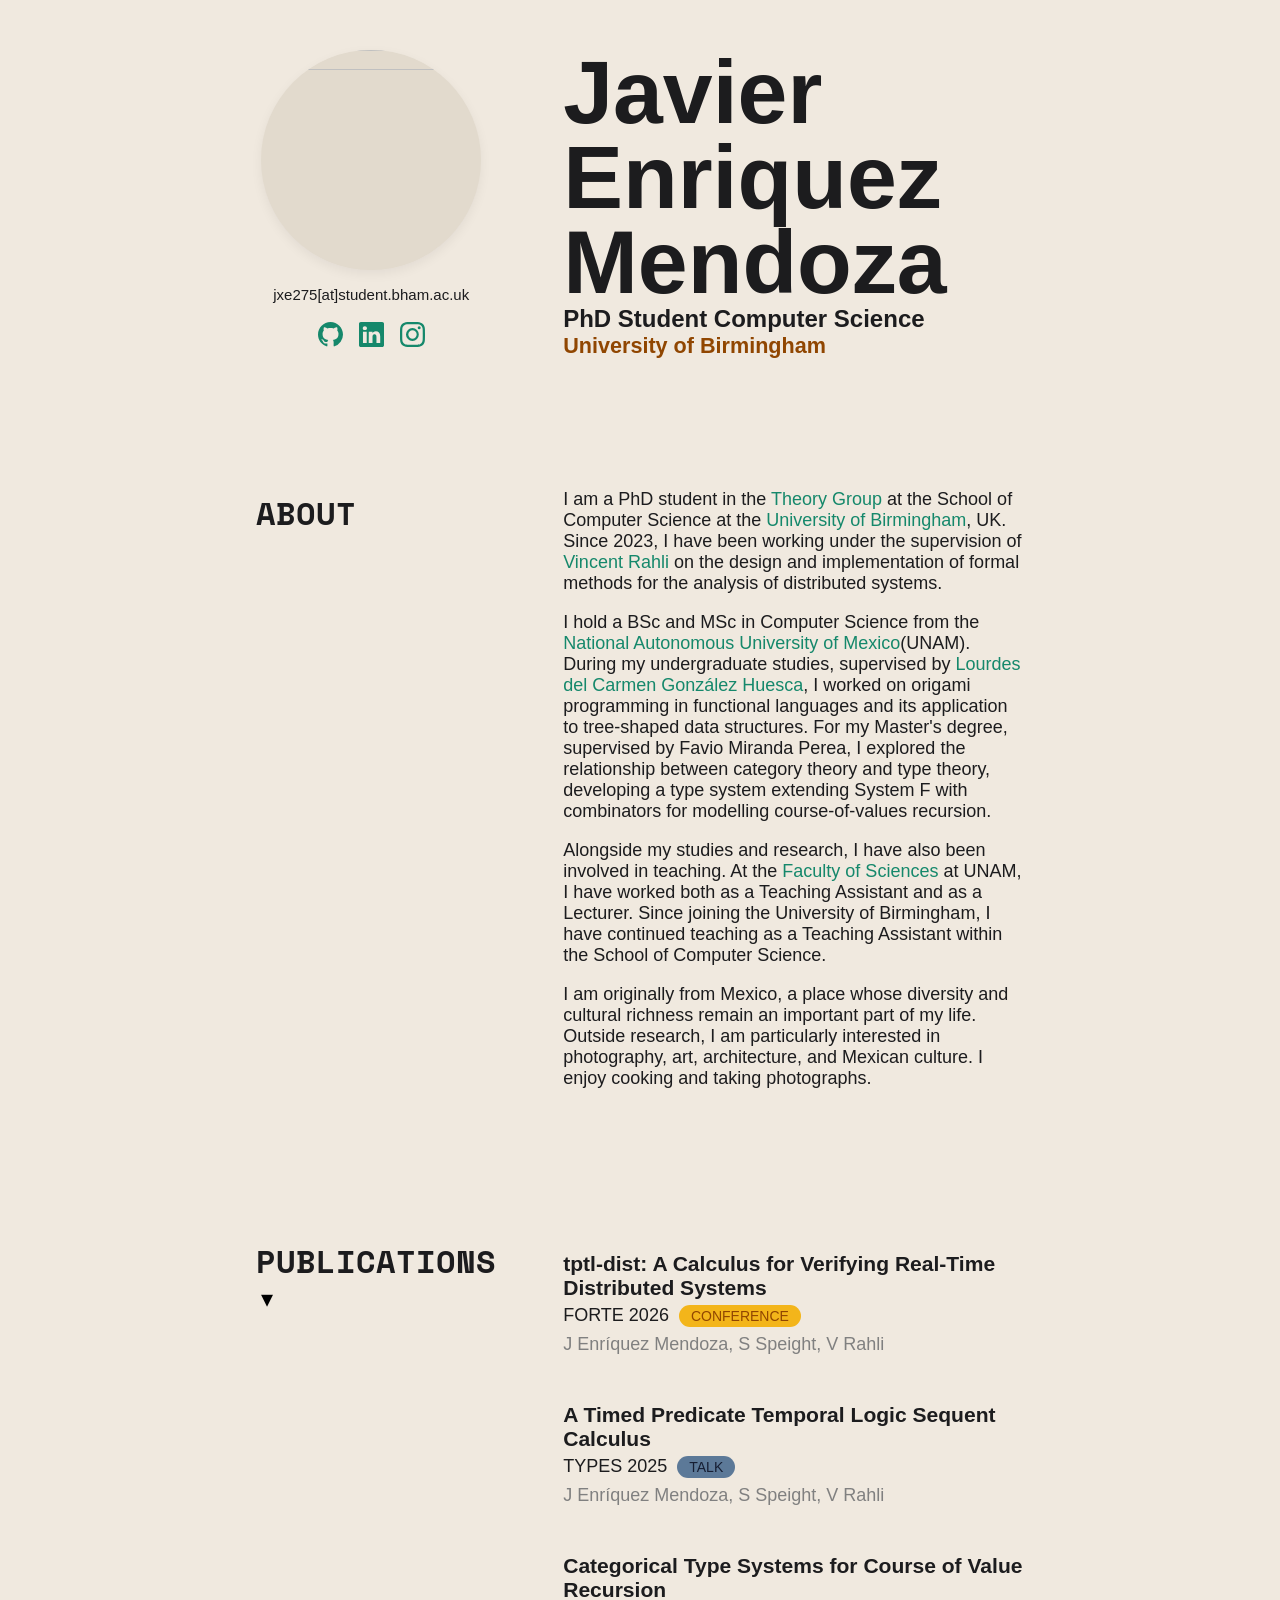
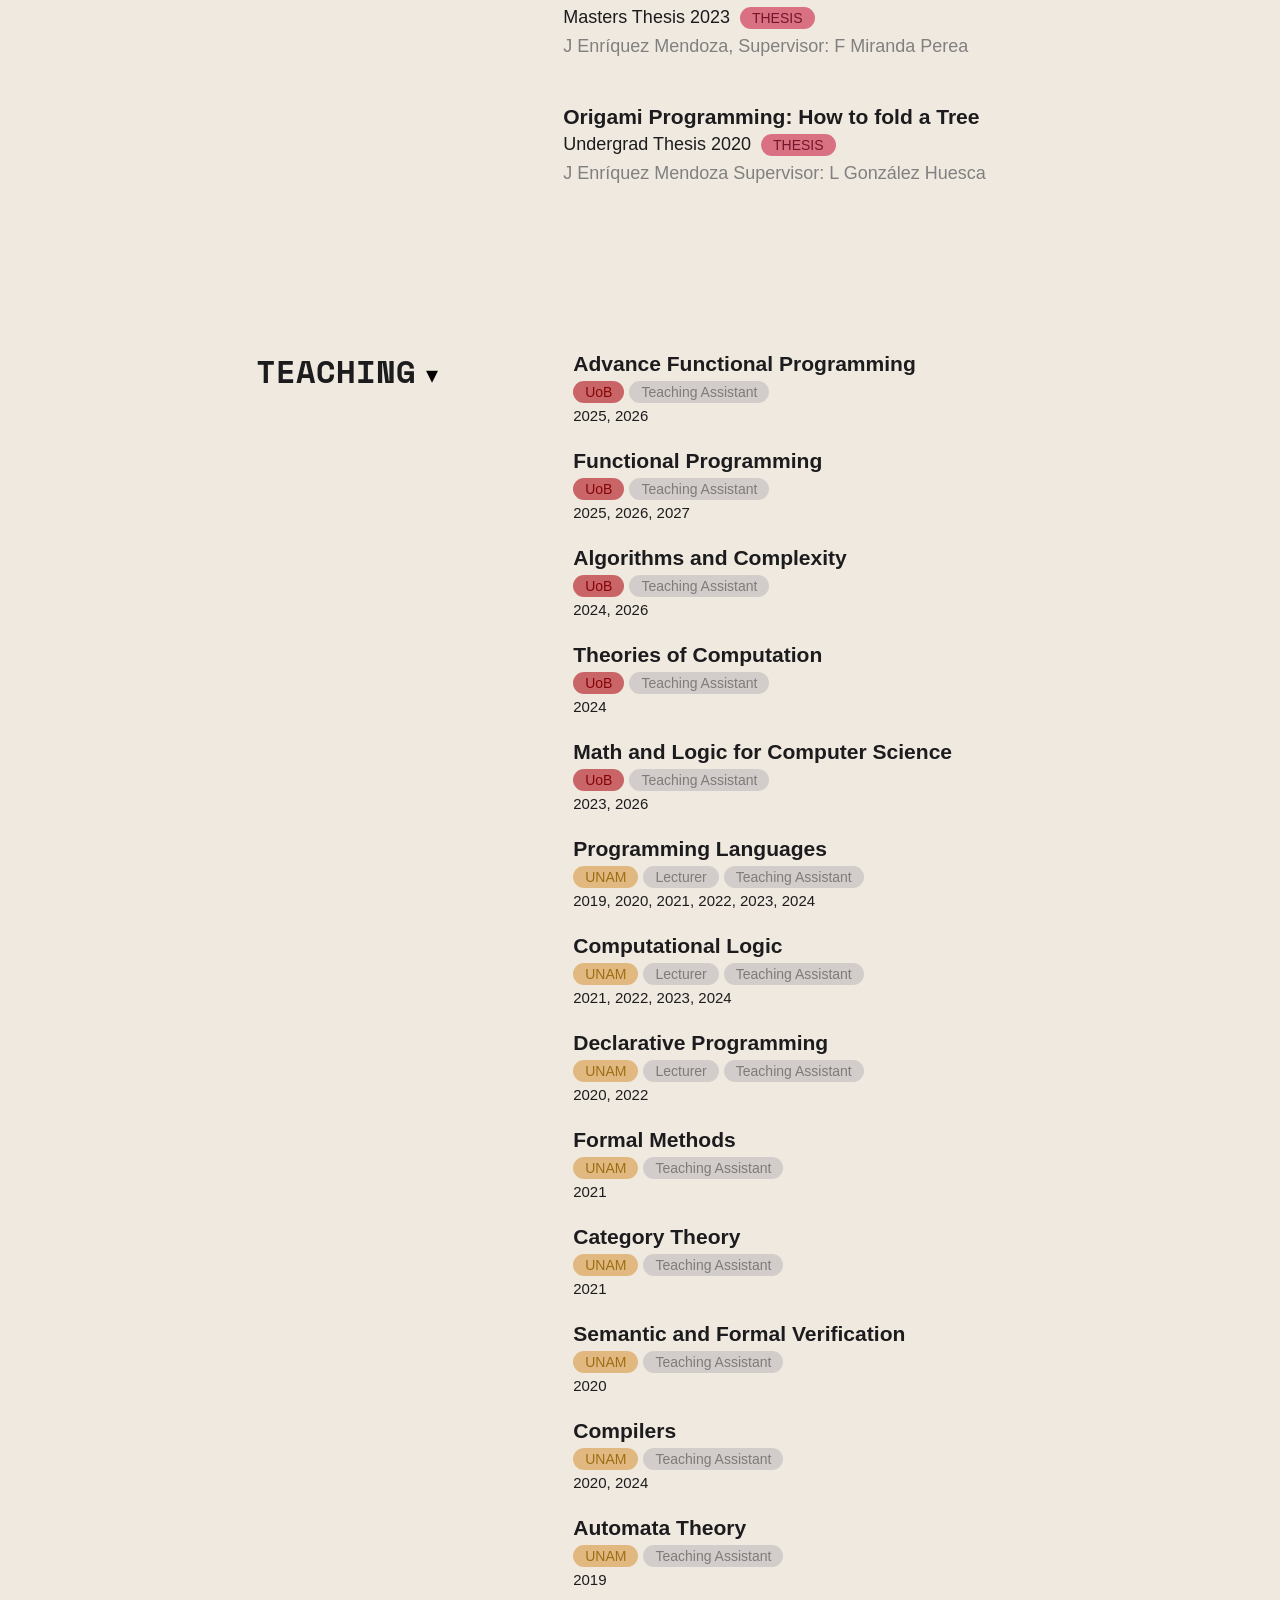
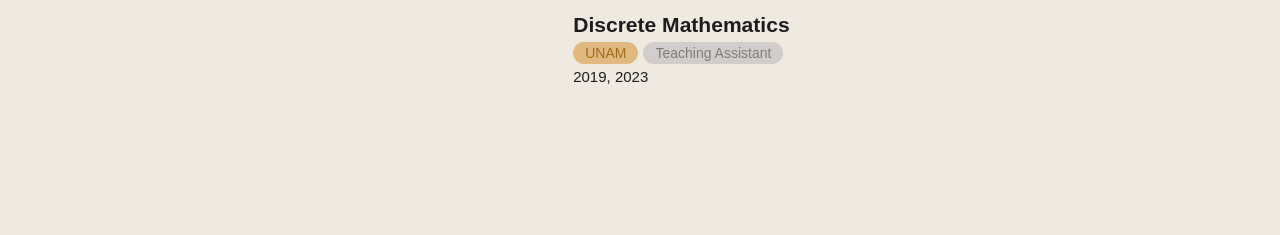
==== commit 3dd40dc6: "[ADD] new styles and better UE" ====
--- a/index.html
+++ b/index.html
@@ -5,6 +5,9 @@
     <meta http-equiv="X-UA-Compatible" content="IE=edge">
     <meta name="viewport" content="width=device-width, initial-scale=1.0">
     <link rel="stylesheet" href="css/styles.css">
+    <link rel="preconnect" href="https://fonts.googleapis.com">
+    <link rel="preconnect" href="https://fonts.gstatic.com" crossorigin>
+    <link href="https://fonts.googleapis.com/css2?family=Space+Mono:ital,wght@0,400;0,700;1,400;1,700&display=swap" rel="stylesheet">
     <!-- <script src="js/uikit-icons.js"></script> -->
 
     <title>Javier Enriquez</title>
@@ -14,46 +17,50 @@
         <!-- Contact -->
         <div class="container">
             <div class="left">
-                <img src=""> 
-                <p>Birmingham, UK</p>
-                <p>jxe275[at]student.bham.ac.uk</p>
-                <div class="social-links">
-                    <!-- GitHub Logo Linked to Profile -->
-                    <a href="https://github.com/jaeem006" target="_blank" rel="noopener noreferrer" aria-label="GitHub Profile">
-                       <img src="img/github.svg" alt="GitHub" width="25" height="25">
-                    </a>
-
-                    <!-- LinkedIn Logo Linked to Profile -->
-                    <a href="https://www.linkedin.com/in/jaeem006/" target="_blank" rel="noopener noreferrer" aria-label="LinkedIn Profile">
-                       <img src="img/linkedin.svg" alt="LinkedIn" width="25" height="25">
-                    </a>
-
-                    <!-- Instagram Logo Linked to Profile -->
-                    <a href="https://instagram.com/tasvier_" target="_blank" rel="noopener noreferrer" aria-label="LinkedIn Profile">
-                       <img src="img/instagram.svg" alt="LinkedIn" width="25" height="25">
-                    </a>
+                <div class="profile-card">
+                    <img class="profile-img" src="https://placehold.co/600x400/000000/FFF">
+                    <a class="email" href="mailto:jxe275@student.bham.ac.uk">jxe275[at]student.bham.ac.uk</a>
+                    <div class="social-links">
+                        <!-- Emial icon Linked to Sentdemail 
+                        <a href="https://github.com/jaeem006" target="_blank" rel="noopener noreferrer" aria-label="Email">
+                           <img src="img/email-c.svg" alt="GitHub" width="25" height="25">
+                        </a> -->
+
+                        <!-- GitHub Logo Linked to Profile -->
+                        <a href="https://github.com/jaeem006" target="_blank" rel="noopener noreferrer" aria-label="GitHub Profile">
+                           <img src="img/github-c.svg" alt="GitHub" width="25" height="25">
+                        </a>
+
+                        <!-- LinkedIn Logo Linked to Profile -->
+                        <a href="https://www.linkedin.com/in/jaeem006/" target="_blank" rel="noopener noreferrer" aria-label="LinkedIn Profile">
+                           <img src="img/linkedin-c.svg" alt="LinkedIn" width="25" height="25">
+                        </a>
+
+                        <!-- Instagram Logo Linked to Profile -->
+                        <a href="https://instagram.com/tasvier_" target="_blank" rel="noopener noreferrer" aria-label="LinkedIn Profile">
+                           <img src="img/instagram-c.svg" alt="LinkedIn" width="25" height="25">
+                        </a>
+                    </div>
                 </div>
-
-            </div>
-            <div class="right"> 
-                <img src="">
+            </div>
+            <div class="right about-section"> 
                 <h1 class="name">Javier Enriquez Mendoza</h1>
                 <h2>PhD Student Computer Science</h2>
-                <h2>University of Birmingham</h2>
+                <h3>University of Birmingham</h3>
             </div>
         </div>
 
         <!-- About -->
         <div class="container">
             <div class="left">
-                <h3>About</h3>
+                <h3>ABOUT</h3>
             </div>
             <div class="right">
-                <p class="about">I am a PhD student in the <a href="">Theory Group</a> at the School of Computer Science at the <a href="">University of Birmingham</a>, UK. Since 2023, I have been working under the supervision of <a href="">Vincent Rahli</a> on the design and implementation of formal methods for the analysis of distributed systems, developing tools that allow us to understand and reason about the behaviour of complex computational systems.</p>
-
-                <p class="about">I hold a BSc and MSc in <a href="">Computer Science</a> from the <a href="">National Autonomous University of Mexico</a>(UNAM). During my undergraduate studies, supervised by <a href="">Lourdes del Carmen González Huesca</a>, I worked on origami programming in functional languages and its application to tree-shaped data structures. For my Master's degree, supervised by Favio Miranda Perea, I explored the relationship between category theory and type theory, developing a type system extending System F with combinators for modelling course-of-values recursion.</p>
-
-                <p class="about">Alongside my studies and research, I have also been involved in teaching. At the <a href="">Faculty of Sciences</a> at UNAM, I have worked both as a Teaching Assistant and as a Lecturer. Since joining the University of Birmingham, I have continued teaching as a Teaching Assistant within the School of Computer Science.</p>
+                <p class="about">I am a PhD student in the <a href="https://www.birmingham.ac.uk/research/centres-institutes/research-in-computer-science/theory-of-computation" target="_blank">Theory Group</a> at the School of Computer Science at the <a href="https://www.birmingham.ac.uk/" target="_blank">University of Birmingham</a>, UK. Since 2023, I have been working under the supervision of <a href="https://vrahli.github.io/index.html" target="_blank">Vincent Rahli</a> on the design and implementation of formal methods for the analysis of distributed systems.</p>
+
+                <p class="about">I hold a BSc and MSc in Computer Science from the <a href="https://www.unam.mx/" target="_blank">National Autonomous University of Mexico</a>(UNAM). During my undergraduate studies, supervised by <a href="https://louglzhuesca.github.io/" target="_blank">Lourdes del Carmen González Huesca</a>, I worked on origami programming in functional languages and its application to tree-shaped data structures. For my Master's degree, supervised by Favio Miranda Perea, I explored the relationship between category theory and type theory, developing a type system extending System F with combinators for modelling course-of-values recursion.</p>
+
+                <p class="about">Alongside my studies and research, I have also been involved in teaching. At the <a href="https://www.fciencias.unam.mx/directorio/81738" target="_blank">Faculty of Sciences</a> at UNAM, I have worked both as a Teaching Assistant and as a Lecturer. Since joining the University of Birmingham, I have continued teaching as a Teaching Assistant within the School of Computer Science.</p>
 
                 <p class="about">I am originally from Mexico, a place whose diversity and cultural richness remain an important part of my life. Outside research, I am particularly interested in photography, art, architecture, and Mexican culture. I enjoy cooking and taking photographs.</p>
 </p>
@@ -64,7 +71,7 @@
         <!-- Publications -->
         <div class="container">
             <div class="left">
-                <h3>Publications</h3>
+                <h3>PUBLICATIONS</h3>
                 <button class="toggle-btn" aria-label="Toggle Section">
                     <span class="arrow">&#9662;</span>
                 </button>
@@ -110,7 +117,7 @@
         <!-- Teaching -->
         <div class="container">
             <div class="left">
-                <h3>Teaching</h3>
+                <h3>TEACHING</h3>
                 <button class="toggle-btn" aria-label="Toggle Section">
                     <span class="arrow">&#9662;</span>
                 </button>
--- a/css/styles.css
+++ b/css/styles.css
@@ -1,3 +1,8 @@
+/* --------------------------------------------------
+   FONTS
+-------------------------------------------------- */
+
+
 @font-face {
     font-family: "Neue Kabel W01 Book";
     src: url("https://db.onlinewebfonts.com/t/18997729e452a082c38ae1a86a873674.eot");
@@ -35,6 +40,32 @@
 }
 
 
+.space-mono-regular {
+  font-family: "Space Mono", monospace;
+  font-weight: 400;
+  font-style: normal;
+}
+
+.space-mono-bold {
+  font-family: "Space Mono", monospace;
+  font-weight: 700;
+  font-style: normal;
+}
+
+.space-mono-regular-italic {
+  font-family: "Space Mono", monospace;
+  font-weight: 400;
+  font-style: italic;
+}
+
+.space-mono-bold-italic {
+  font-family: "Space Mono", monospace;
+  font-weight: 700;
+  font-style: italic;
+}
+
+
+
 /* --------------------------------------------------
    Base
 -------------------------------------------------- */
@@ -58,6 +89,7 @@
     font-family: "Neue Kabel W01 Book", sans-serif;
     overflow-x: hidden;
     font-size: 18px;
+    color: #1C1C1E;
 }
 
 img {
@@ -71,6 +103,7 @@
 h3,
 p {
     margin-top: 0;
+    color: #1C1C1E;
 }
 
 
@@ -195,7 +228,7 @@
     display: block;             /* Ocupa todo el ancho disponible */
     text-decoration: none;      /* Quita el subrayado automático del enlace */
     color: inherit;             /* Mantiene los colores originales de tus h3, p y divs */
-    padding: 15px;              /* Espacio interno para que el color de fondo no quede pegado al texto */
+    padding: 15px 15px;              /* Espacio interno para que el color de fondo no quede pegado al texto */
     margin-left: -15px;         /* Compensa el padding para mantener la alineación izquierda original */
     margin-right: -15px;        /* Compensa el padding derecho */
     border-radius: 8px;         /* Suaviza las esquinas del fondo oscurecido */
@@ -217,6 +250,9 @@
   display: flex;
   gap: 16px;
   align-items: center;
+  justify-content: center;
+  margin-top: -2px;
+  width: 100%;
 }
 
 .social-links img {
@@ -227,6 +263,49 @@
 .social-links a:hover img {
   transform: translateY(-3px);
   filter: brightness(1.1);
+}
+
+
+/* Contenedor de la tarjeta de perfil */
+.profile-card {
+    display: flex;
+    flex-direction: column;
+    gap: 16px; /* Separación fluida entre la foto y los textos */
+    width: 100%;
+}
+
+/* Estilos de tu fotografía */
+.profile-img {
+    width: 100%;
+    max-width: 220px; /* Tamaño ideal para que no domine toda la pantalla */
+    height: auto;
+    aspect-ratio: 1 / 1; /* Fuerza a que sea un cuadrado perfecto */
+    object-fit: cover;   /* Evita que tu rostro se deforme si la foto original no es cuadrada */
+    border-radius: 110px; /* Esquinas suavizadas que combinan con tus .teach-item (15px) */
+    box-shadow: 0 4px 12px rgba(0, 0, 0, 0.06); /* Sombra muy sutil para dar profundidad sobre el fondo #f0e9df */
+    background-color: #e2dacd; /* Color de respaldo mientras la imagen termina de cargar */
+    margin-left: auto;
+    margin-right: auto;
+}
+
+/* Ajustes opcionales si elegiste foto a color y quieres probar el efecto Blanco y Negro con CSS */
+/* 
+.profile-img {
+    filter: grayscale(100%);
+    transition: filter 0.3s ease;
+}
+.profile-img:hover {
+    filter: grayscale(0%); 
+}
+*/
+
+/* Contenedor de los textos bajo la foto */
+.profile-info {
+    display: flex;
+    flex-direction: column;
+    align-items: center;
+    text-align: center;
+    gap: 4px;
 }
 
 
@@ -305,13 +384,45 @@
  
 .container .left h3 {
     margin-bottom: 0;
-    font-family: "Mexcellent", sans-serif;
+    /*font-family: "Mexcellent", sans-serif;*/
+    font-family: "Space Mono", monospace;
+    font-weight: 700;
+    /*font-style: normal;*/
     font-size: xx-large;
     display: inline-flex;
     align-items: center;
     gap: 10px;
-}
-
+    color: #1C1C1E;
+}
+
+
+.about-section h2{
+    font-size: x-large;
+    margin-bottom: 0;
+}
+
+.about-section h3{
+    font-size: larger;
+    margin-bottom: 0;
+    color: #904601;
+}
+
+.email{
+    font-size: smaller;
+    color: #1C1C1E;
+    text-decoration: none;
+    margin-bottom: 5px;
+    display: flex;
+    flex-direction: column;
+    align-items: center;
+    text-align: center;
+    gap: 4px;
+}
+
+.email:hover {
+    color: #e61b68; 
+    text-decoration: underline;
+}
 
 /* --------------------------------------------------
    Typography
@@ -319,7 +430,7 @@
 
 .name {
     margin-top: 0;
-    margin-bottom: 0.3em;
+    margin-bottom: 0;
     font-family: "Mexcellent", sans-serif;
     font-size: clamp(3.5rem, 7vw, 100px);
     line-height: 0.95;
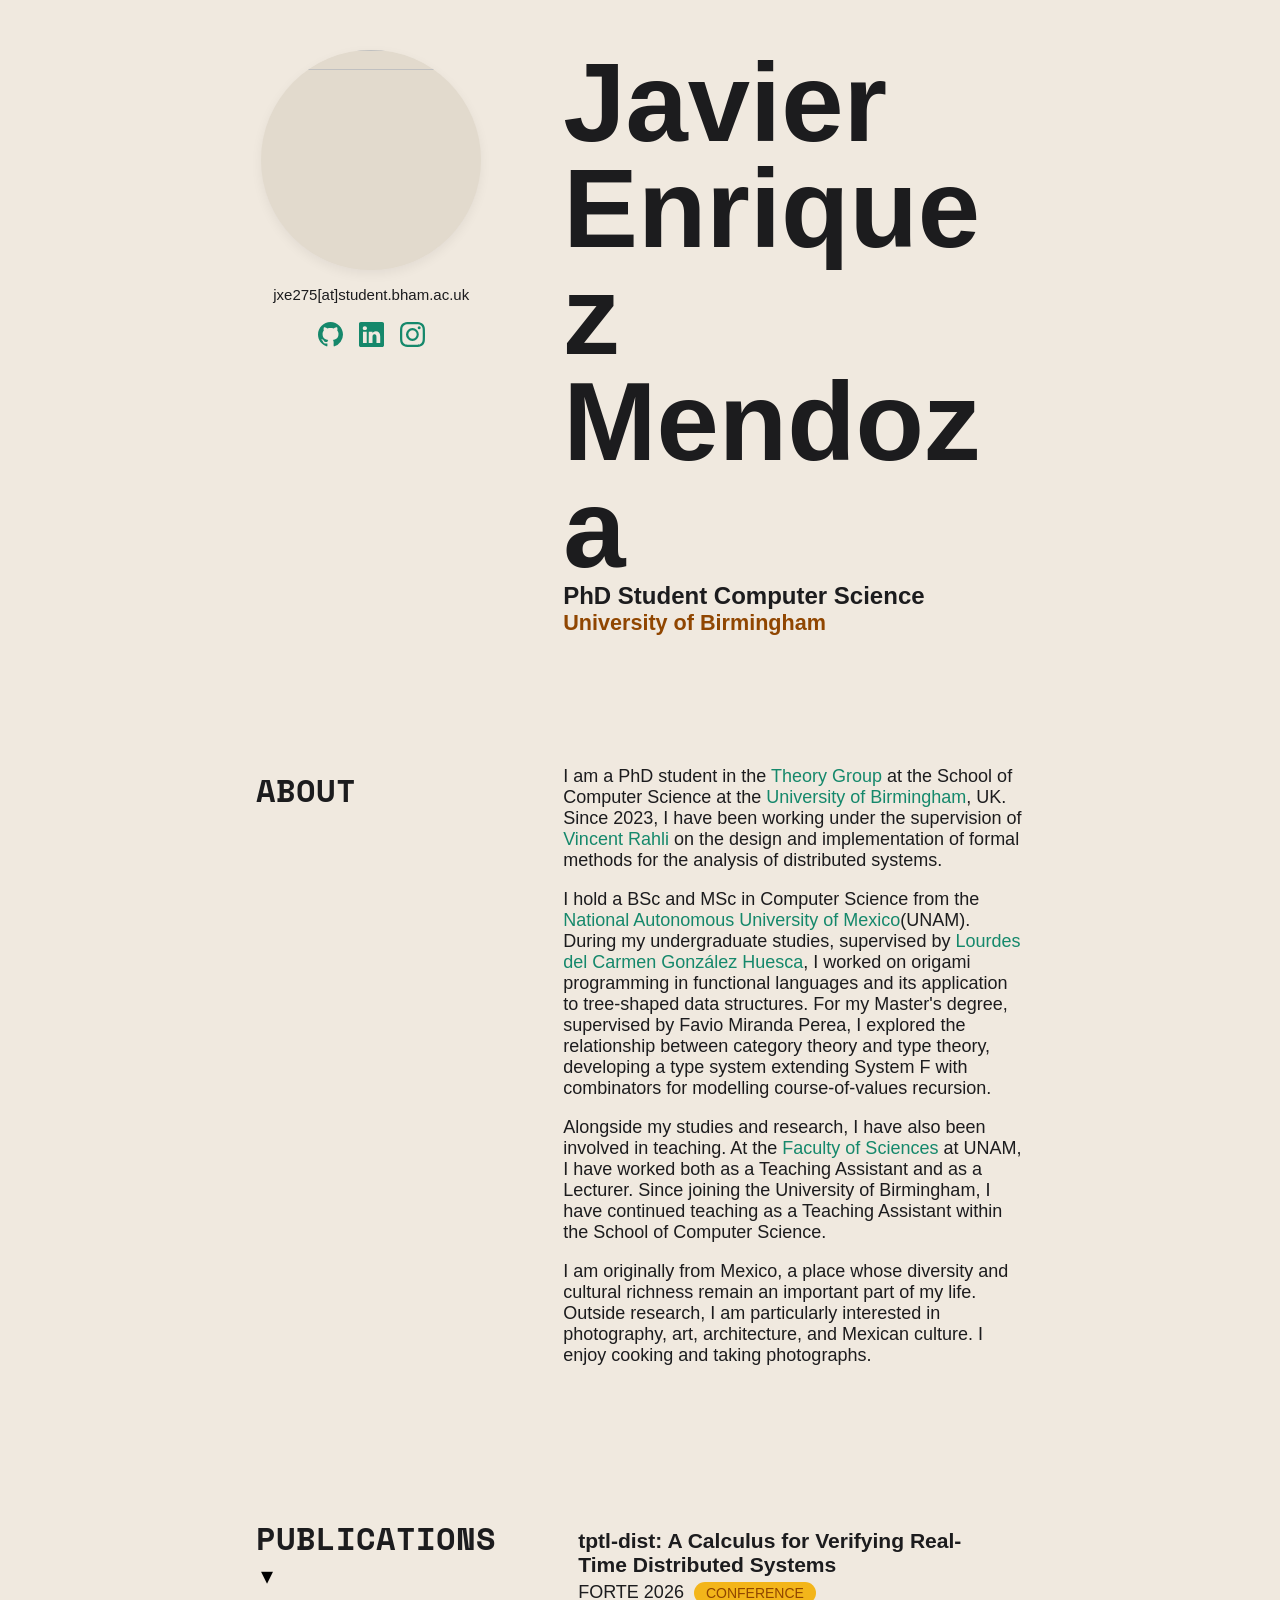
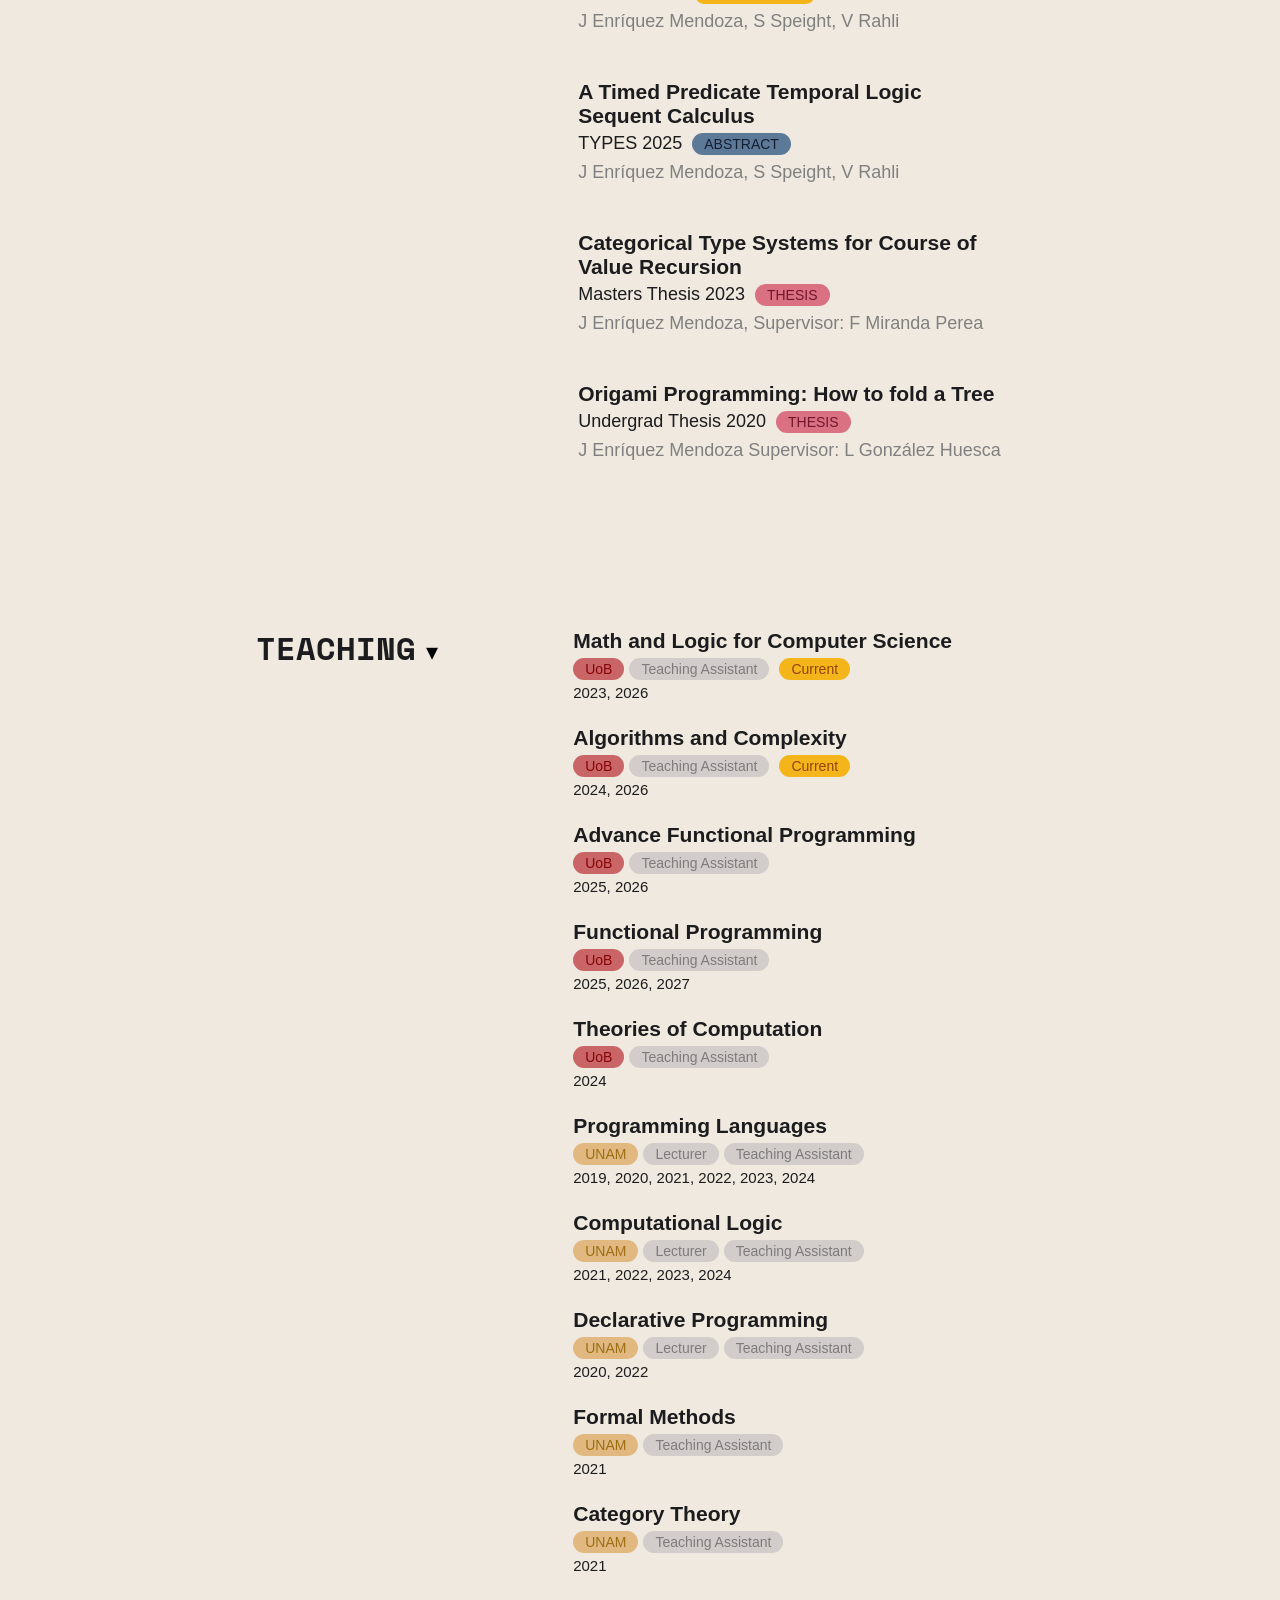
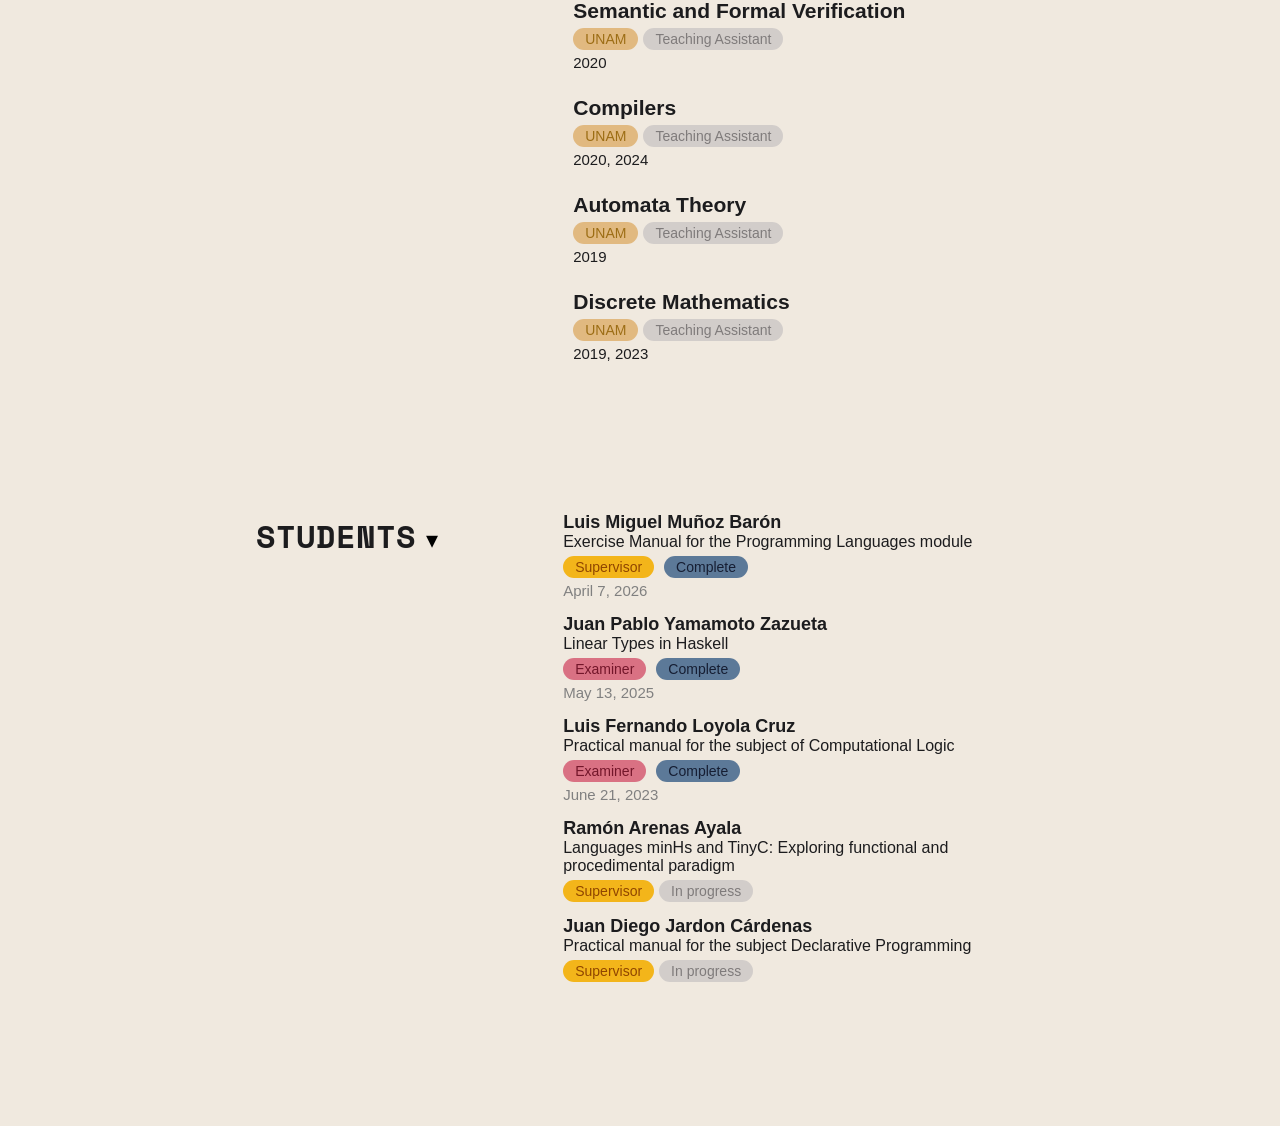
==== commit 393c224a: "[ADD] Student section; [FIX] Stiles on items for publications" ====
--- a/index.html
+++ b/index.html
@@ -63,7 +63,6 @@
                 <p class="about">Alongside my studies and research, I have also been involved in teaching. At the <a href="https://www.fciencias.unam.mx/directorio/81738" target="_blank">Faculty of Sciences</a> at UNAM, I have worked both as a Teaching Assistant and as a Lecturer. Since joining the University of Birmingham, I have continued teaching as a Teaching Assistant within the School of Computer Science.</p>
 
                 <p class="about">I am originally from Mexico, a place whose diversity and cultural richness remain an important part of my life. Outside research, I am particularly interested in photography, art, architecture, and Mexican culture. I enjoy cooking and taking photographs.</p>
-</p>
             </div>
             
         </div>
@@ -90,7 +89,7 @@
                         <h3>A Timed Predicate Temporal Logic Sequent Calculus</h3>
                         <div class="tags">
                             <p>TYPES 2025</p> 
-                            <p class="tag talk-tag">TALK</p> 
+                            <p class="tag abstract-tag">ABSTRACT</p> 
                         </div>
                         <p class="authors">J Enríquez Mendoza, S Speight, V Rahli</p>
                     </a>
@@ -114,6 +113,52 @@
             </div>     
         </div>
 
+        <!-- Talks -->
+        <!-- <div class="container">
+            <div class="left">
+                <h3>TALKS</h3>
+                <button class="toggle-btn" aria-label="Toggle Section">
+                    <span class="arrow">&#9662;</span>
+                </button>
+            </div>
+            <div class="right collapsible-content">
+                <div class="collapsible-inner">
+                    <a class="item link-publicacion" href="https://pure-oai.bham.ac.uk/ws/portalfiles/portal/299354094/tptl-calc-forte.pdf" target="_blank" rel="noopener noreferrer" >
+                        <h3>tptl-dist: A Calculus for Verifying Real-Time Distributed Systems</h3>
+                        <div class="tags">
+                            <p>FORTE 2026</p> 
+                            <p class="tag conference-tag">CONFERENCE</p>
+                        </div>
+                        <p class="authors">J Enríquez Mendoza, S Speight, V Rahli</p>
+                    </a>
+                    <a class="item link-publicacion" href="https://msp.cis.strath.ac.uk/types2025/abstracts/TYPES2025_paper44.pdf" target="_blank" rel="noopener noreferrer" >
+                        <h3>A Timed Predicate Temporal Logic Sequent Calculus</h3>
+                        <div class="tags">
+                            <p>TYPES 2025</p> 
+                            <p class="tag talk-tag">TALK</p> 
+                        </div>
+                        <p class="authors">J Enríquez Mendoza, S Speight, V Rahli</p>
+                    </a>
+                    <a class="item link-publicacion" href="https://tesiunamdocumentos.dgb.unam.mx/ptd2023/enero/0834892/Index.html" target="_blank" rel="noopener noreferrer" >
+                        <h3>Categorical Type Systems for Course of Value Recursion</h3>
+                        <div class="tags">
+                            <p>Masters Thesis 2023</p>
+                            <p class="tag thesis-tag">THESIS</p>
+                        </div>
+                        <p class="authors">J Enríquez Mendoza, Supervisor: F Miranda Perea</p>
+                    </a>
+                    <a class="item link-publicacion" href="https://tesiunamdocumentos.dgb.unam.mx/ptd2020/septiembre/0803414/Index.html" target="_blank" rel="noopener noreferrer" >
+                        <h3>Origami Programming: How to fold a Tree</h3>
+                        <div class="tags">
+                            <p>Undergrad Thesis 2020</p>
+                            <p class="tag thesis-tag">THESIS</p>    
+                        </div>
+                        <p class="authors">J Enríquez Mendoza Supervisor: L González Huesca</p>
+                    </a>
+                </div>
+            </div>     
+        </div>
+        -->
         <!-- Teaching -->
         <div class="container">
             <div class="left">
@@ -125,6 +170,24 @@
             <div class="right collapsible-content">
                 <div class="collapsible-inner">
                     <a class="item teach-item">
+                        <h3>Math and Logic for Computer Science</h3>
+                        <div class="tags">
+                            <p class="tag uob">UoB</p>
+                            <p class="tag def-tag">Teaching Assistant</p>
+                            <p class="tag conference-tag">Current</p>
+                        </div>
+                        <p class="years">2023, 2026 </p>
+                    </a>
+                    <a class="item teach-item">
+                        <h3>Algorithms and Complexity</h3>
+                        <div class="tags">
+                            <p class="tag uob">UoB</p>
+                            <p class="tag def-tag">Teaching Assistant</p>
+                            <p class="tag conference-tag">Current</p> 
+                        </div>
+                        <p class="years">2024, 2026</p>
+                    </a>
+                    <a class="item teach-item">
                         <h3>Advance Functional Programming</h3>
                         <div class="tags">
                             <p class="tag uob">UoB</p>
@@ -141,28 +204,12 @@
                         <p class="years">2025, 2026, 2027</p>
                     </a>
                     <a class="item teach-item">
-                        <h3>Algorithms and Complexity</h3>
-                        <div class="tags">
-                            <p class="tag uob">UoB</p>
-                            <p class="tag def-tag">Teaching Assistant</p>   
-                        </div>
-                        <p class="years">2024, 2026</p>
-                    </a>
-                    <a class="item teach-item">
                         <h3>Theories of Computation</h3>
                         <div class="tags">
                             <p class="tag uob">UoB</p>
                             <p class="tag def-tag">Teaching Assistant</p>
                         </div>
                         <p class="years">2024</p>
-                    </a>
-                    <a class="item teach-item">
-                        <h3>Math and Logic for Computer Science</h3>
-                        <div class="tags">
-                            <p class="tag uob">UoB</p>
-                            <p class="tag def-tag">Teaching Assistant</p>
-                        </div>
-                        <p class="years">2023, 2026 </p>
                     </a>
                     <a class="item teach-item">
                         <h3>Programming Languages</h3>
@@ -240,8 +287,64 @@
                         <p class="years">2019, 2023</p>
                     </a>            
                 </div>
-            </div> 
-            
+            </div>    
+        </div>
+
+        <!-- Students -->
+        <div class="container">
+            <div class="left">
+                <h3>STUDENTS</h3>
+                <button class="toggle-btn" aria-label="Toggle Section">
+                    <span class="arrow">&#9662;</span>
+                </button>
+            </div>
+            <div class="right collapsible-content">
+                <div class="collapsible-inner">
+                    <a class="item">
+                        <h4>Luis Miguel Muñoz Barón</h4>
+                        <p class="student-project">Exercise Manual for the Programming Languages module</p>
+                        <div class="tags">
+                            <p class="tag tag-supervisor">Supervisor</p>
+                            <p class="tag tag-status">Complete</p>
+                        </div>
+                        <p class="student-date">April 7, 2026</p>
+                    </a>
+                    <a class="item">
+                        <h4>Juan Pablo Yamamoto Zazueta</h4>
+                        <p class="student-project">Linear Types in Haskell</p>
+                        <div class="tags">
+                            <p class="tag tag-examiner">Examiner</p>
+                            <p class="tag tag-status">Complete</p>
+                        </div>
+                        <p class="student-date">May 13, 2025</p>
+                    </a> 
+                    <a class="item">
+                        <h4>Luis Fernando Loyola Cruz</h4>
+                        <p class="student-project">Practical manual for the subject of Computational Logic</p>
+                        <div class="tags">
+                            <p class="tag tag-examiner">Examiner</p>
+                            <p class="tag tag-status">Complete</p>
+                        </div>
+                        <p class="student-date">June 21, 2023</p>
+                    </a>
+                    <a class="item">
+                        <h4>Ramón Arenas Ayala</h4>
+                        <p class="student-project">Languages minHs and TinyC: Exploring functional and procedimental paradigm</p>
+                        <div class="tags">
+                            <p class="tag tag-supervisor">Supervisor</p>
+                            <p class="tag def-tag">In progress</p>
+                        </div>
+                    </a>
+                    <a class="item">
+                        <h4>Juan Diego Jardon Cárdenas</h4>
+                        <p class="student-project">Practical manual for the subject Declarative Programming </p>
+                        <div class="tags">
+                            <p class="tag tag-supervisor">Supervisor</p>
+                            <p class="tag def-tag">In progress</p>
+                        </div>
+                    </a>         
+                </div>
+            </div>    
         </div>
     </div>
 
--- a/css/styles.css
+++ b/css/styles.css
@@ -161,6 +161,11 @@
 }
 
 .item h3{
+    margin-bottom: 0;
+}
+
+.item h4{
+    margin-top: 0px;
     margin-bottom: 0;
 }
 
@@ -191,7 +196,7 @@
     color: #904601;
     margin-left: 10px;
 }
-.talk-tag{
+.abstract-tag{
     background-color: #1e4a7bb3;
     color: #161e33;
     margin-left: 10px;
@@ -228,10 +233,10 @@
     display: block;             /* Ocupa todo el ancho disponible */
     text-decoration: none;      /* Quita el subrayado automático del enlace */
     color: inherit;             /* Mantiene los colores originales de tus h3, p y divs */
-    padding: 15px 15px;              /* Espacio interno para que el color de fondo no quede pegado al texto */
+    padding: 15px 30px;              /* Espacio interno para que el color de fondo no quede pegado al texto */
     margin-left: -15px;         /* Compensa el padding para mantener la alineación izquierda original */
     margin-right: -15px;        /* Compensa el padding derecho */
-    border-radius: 8px;         /* Suaviza las esquinas del fondo oscurecido */
+    border-radius: 30px;         /* Suaviza las esquinas del fondo oscurecido */
     transition: background-color 0.2s ease, transform 0.2s ease; /* Transición suave */
 }
 
@@ -424,6 +429,36 @@
     text-decoration: underline;
 }
 
+.student-project{
+    overflow-wrap: break-word;
+    font-size: medium;
+    margin-bottom: 0;
+}
+
+.tag-supervisor{
+    background-color: #f3b51a;
+    color: #904601;  
+}
+
+.tag-examiner{
+    background-color: #d65e75db;
+    color: #73162a;
+    
+}
+
+.tag-status{
+    background-color: #1e4a7bb3;
+    color: #161e33;
+    margin-left: 10px;
+}
+
+.student-date{
+    font-size: smaller;
+    margin-top: -10px;
+    color: gray;
+}
+
+
 /* --------------------------------------------------
    Typography
 -------------------------------------------------- */
@@ -432,7 +467,7 @@
     margin-top: 0;
     margin-bottom: 0;
     font-family: "Mexcellent", sans-serif;
-    font-size: clamp(3.5rem, 7vw, 100px);
+    font-size: clamp(7rem, 14vw, 100px);
     line-height: 0.95;
     overflow-wrap: anywhere;
 }
@@ -500,7 +535,7 @@
     }
 
     .name {
-        font-size: clamp(3rem, 9vw, 5rem);
+        font-size: clamp(7rem, 14vw, 5rem);
     }
 }
 
@@ -534,7 +569,7 @@
     }
 
     .name {
-        font-size: clamp(2.8rem, 14vw, 5rem);
+        font-size: clamp(7rem, 15vw, 5rem);
         line-height: 0.95;
     }
 
@@ -542,6 +577,7 @@
         font-size: 1.25rem;
         line-height: 1.25;
     }
+
 }
 
 
@@ -559,7 +595,7 @@
     }
 
     .name {
-        font-size: clamp(2.4rem, 15vw, 4rem);
+        font-size: clamp(7rem, 15vw, 5rem);
     }
 
     .container .right h2 {
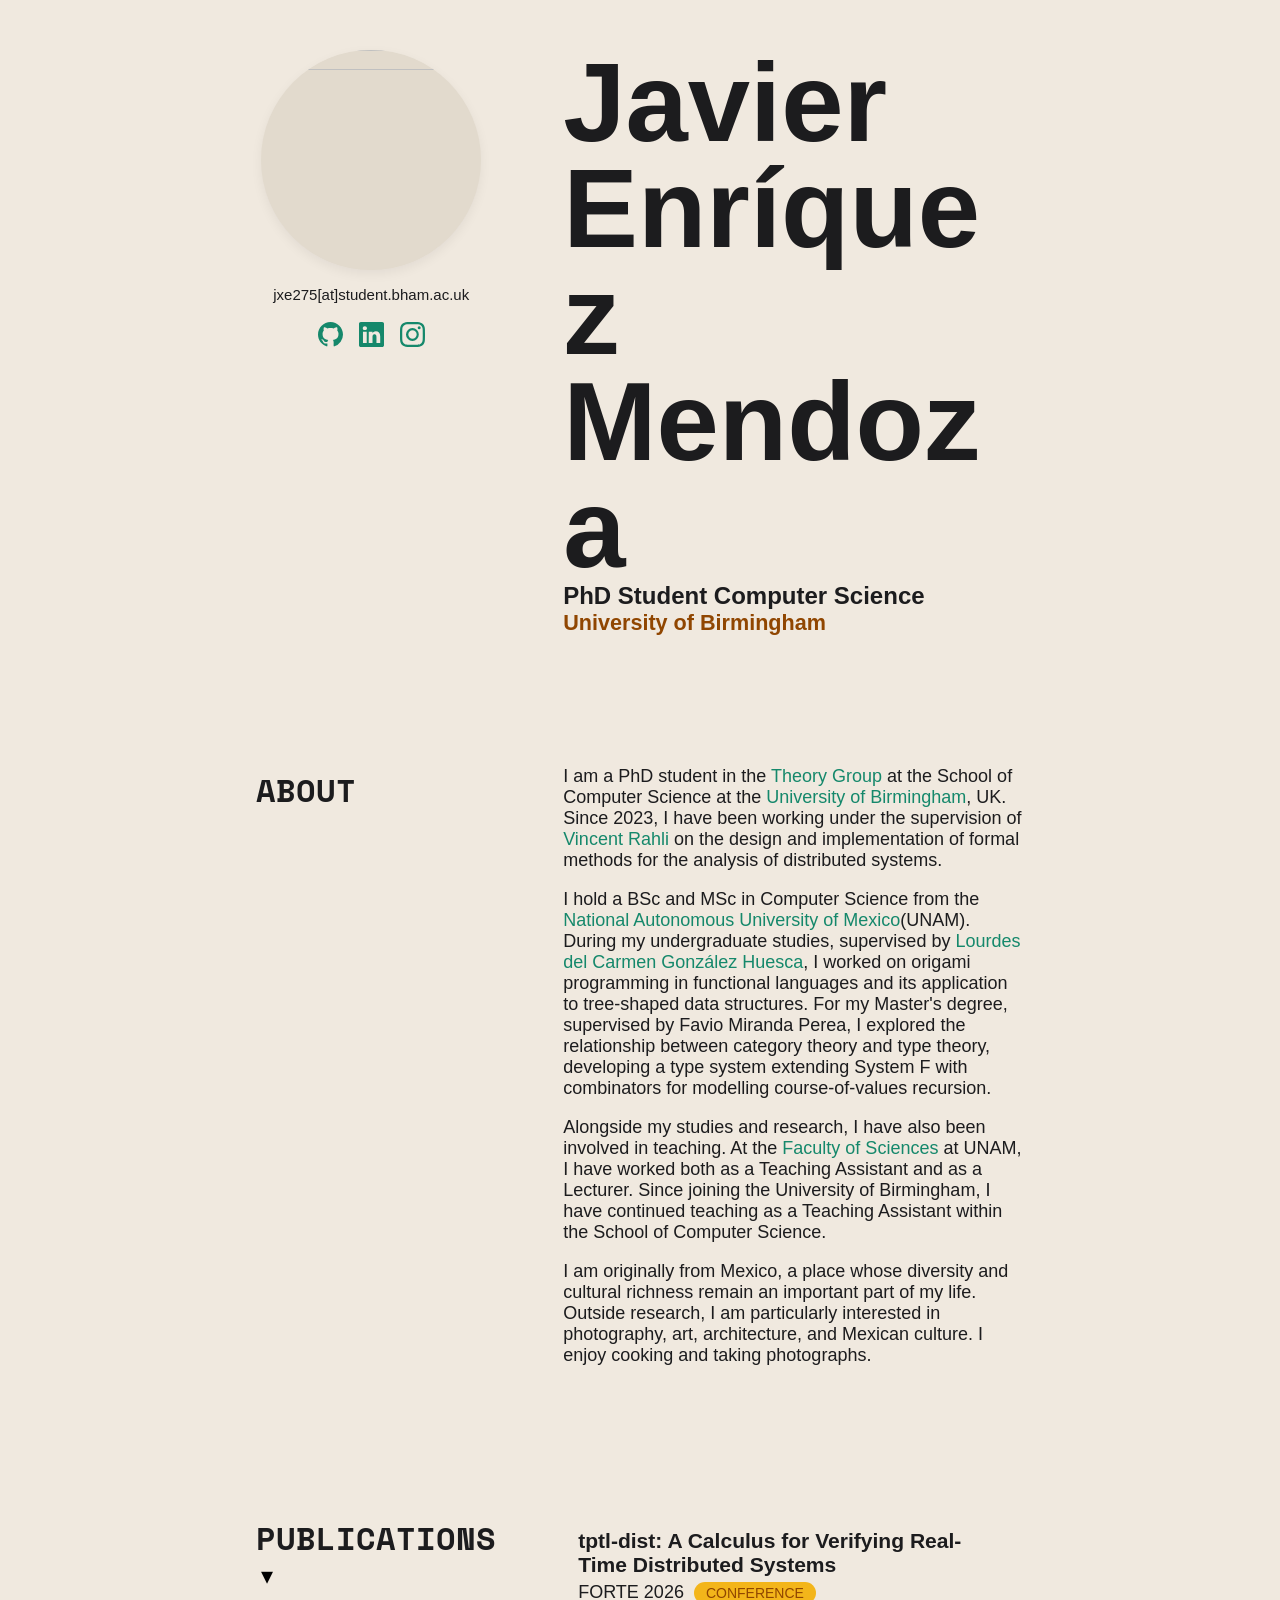
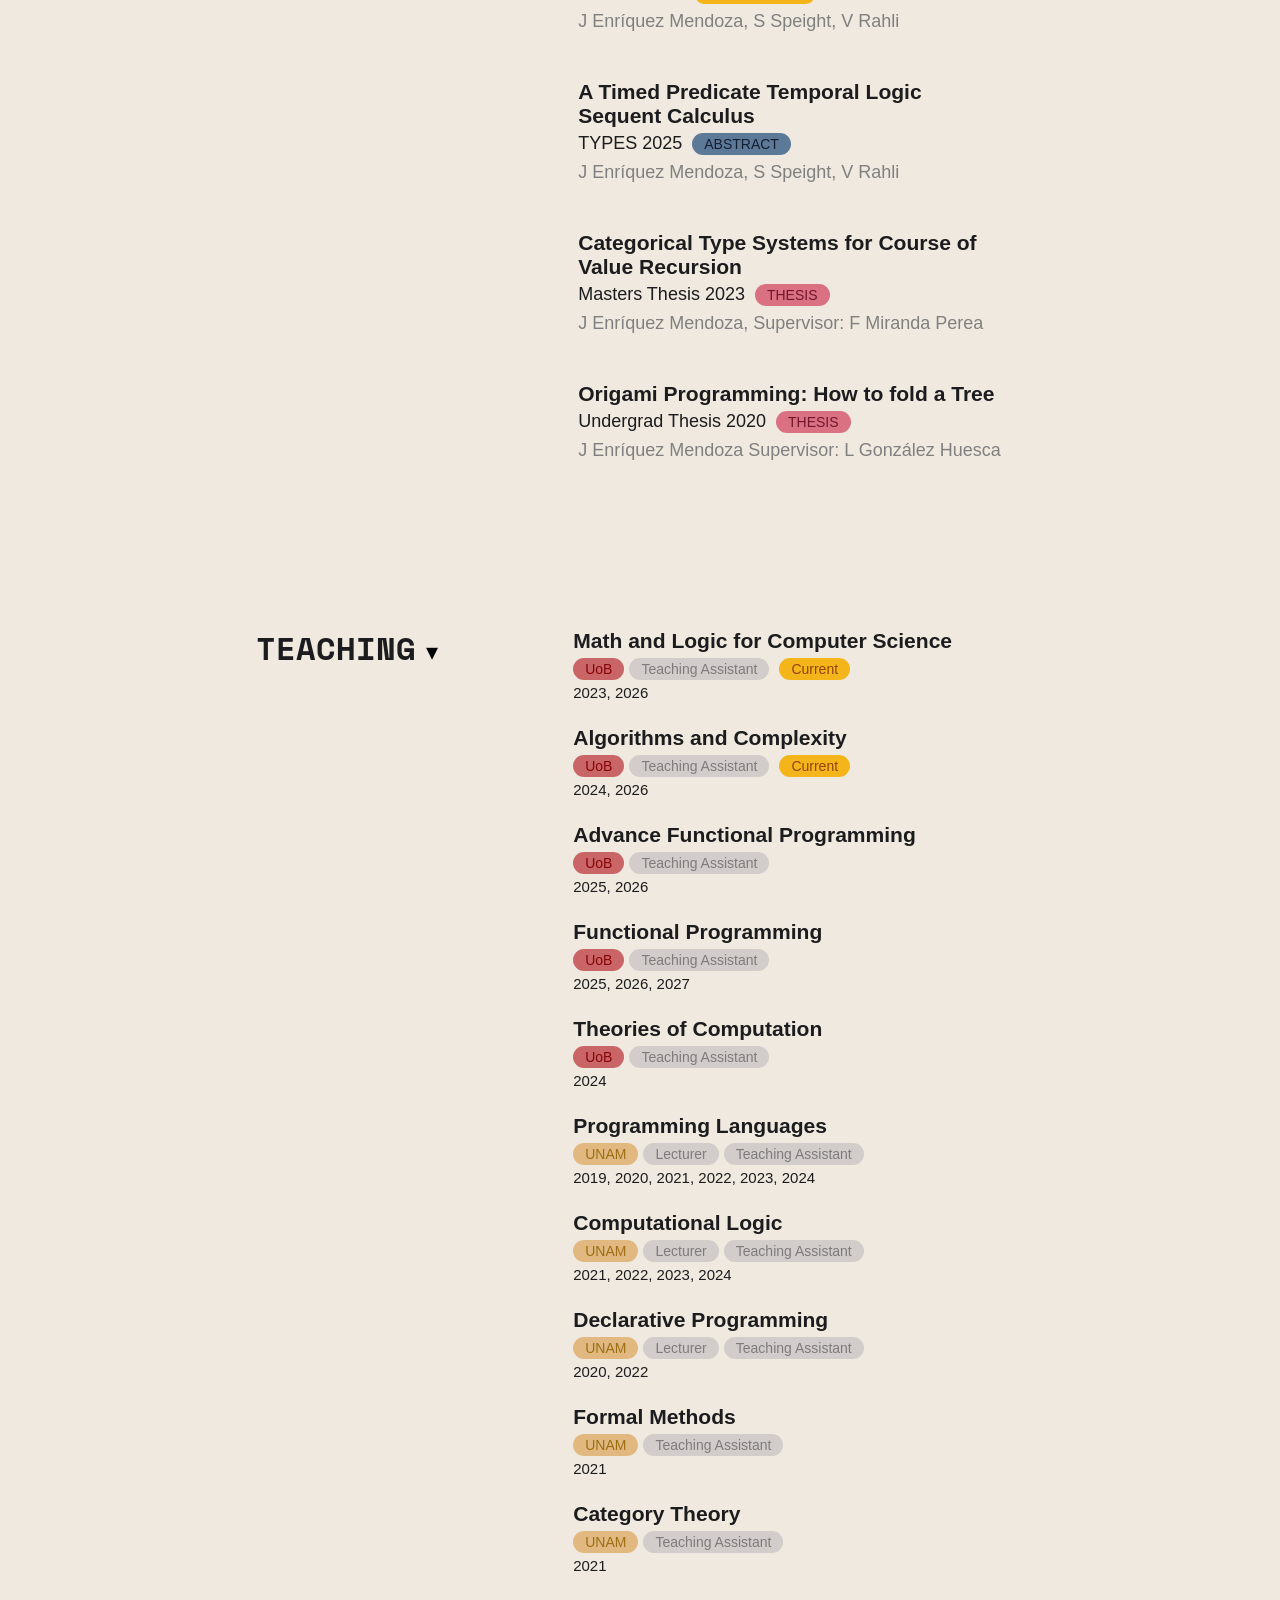
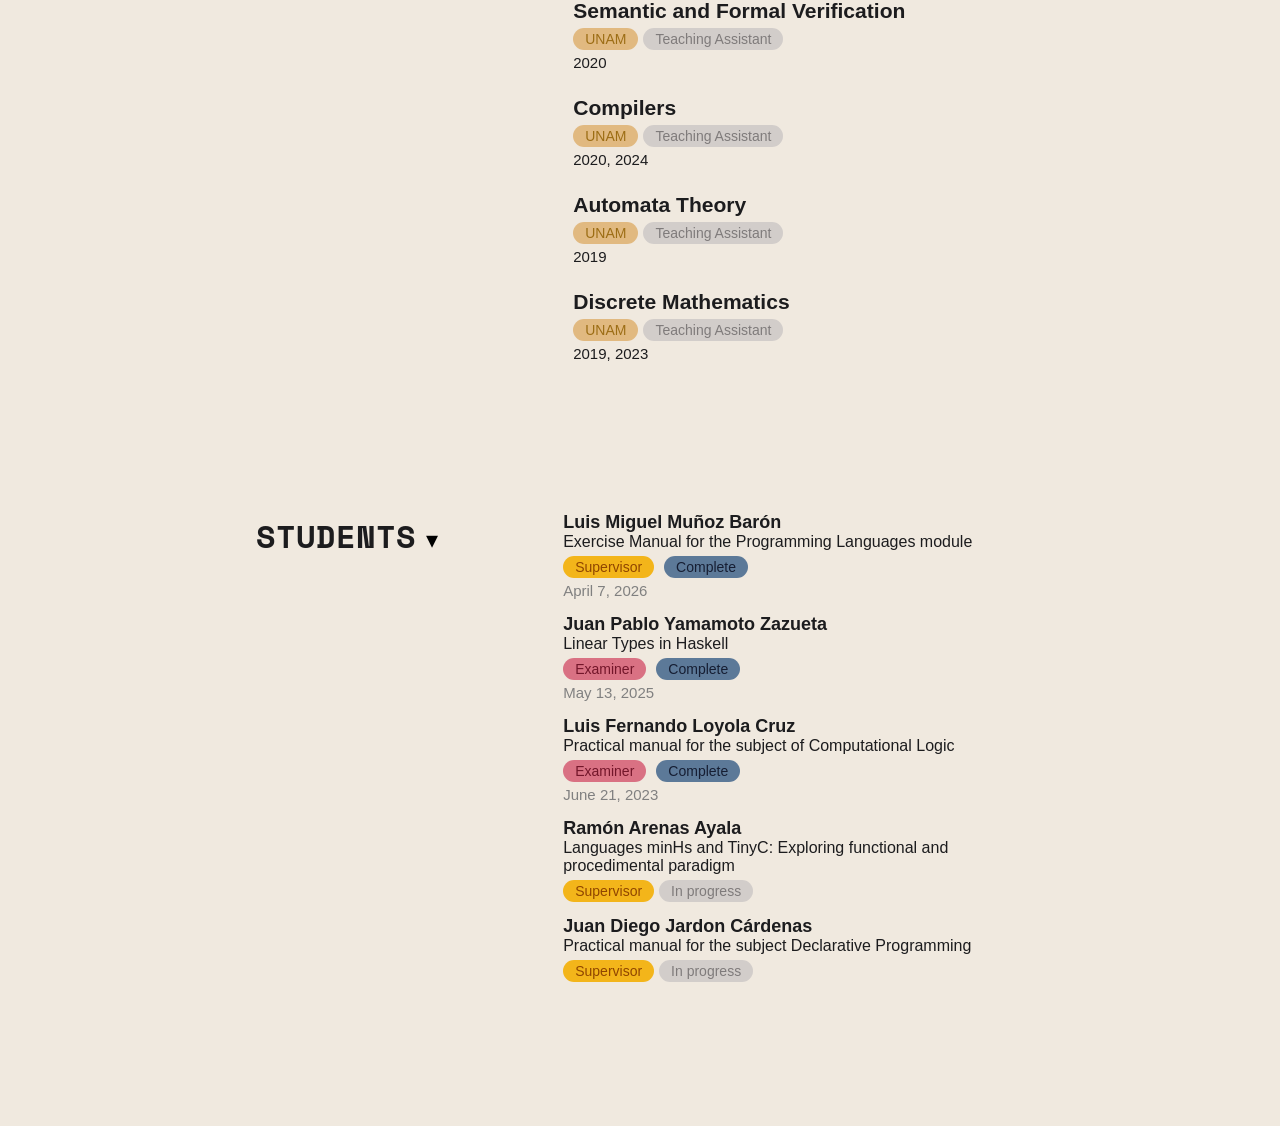
==== commit f00aae30: "[FIX] Spelling" ====
--- a/index.html
+++ b/index.html
@@ -44,7 +44,7 @@
                 </div>
             </div>
             <div class="right about-section"> 
-                <h1 class="name">Javier Enriquez Mendoza</h1>
+                <h1 class="name">Javier Enríquez Mendoza</h1>
                 <h2>PhD Student Computer Science</h2>
                 <h3>University of Birmingham</h3>
             </div>
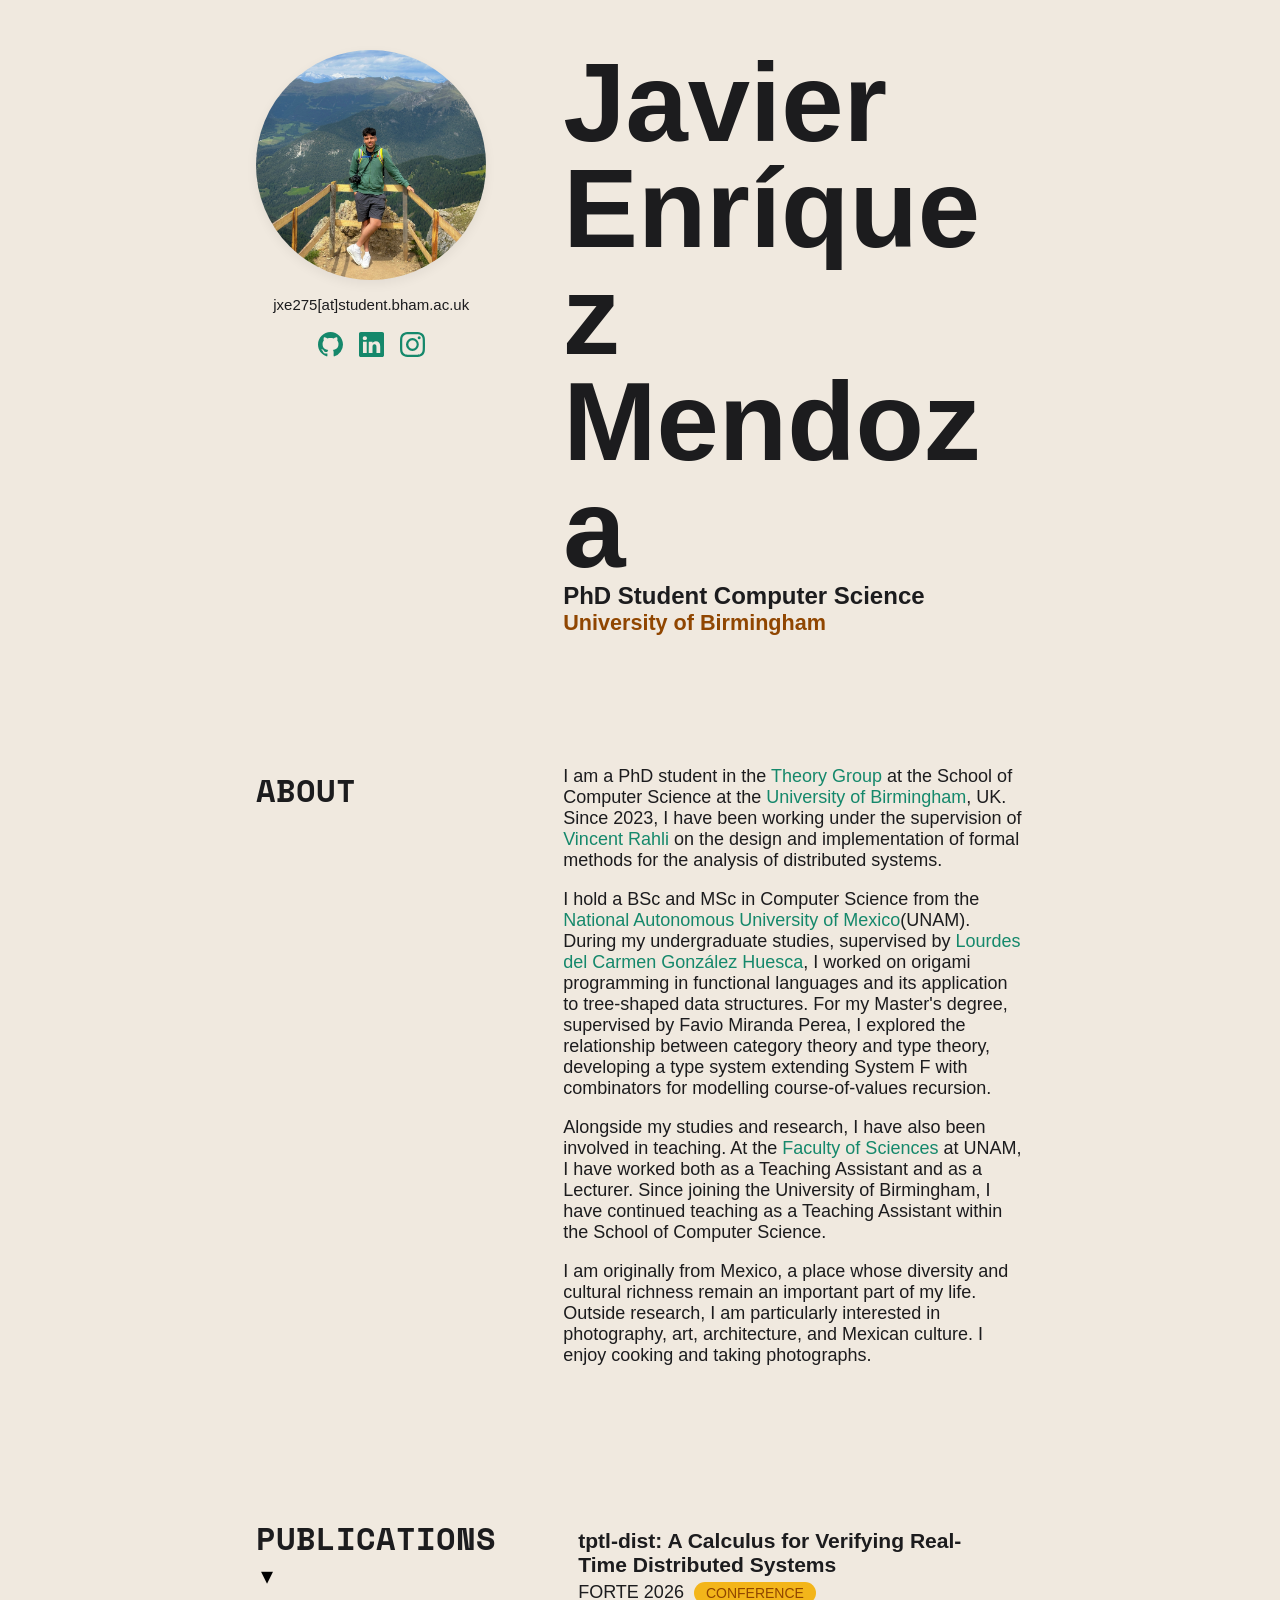
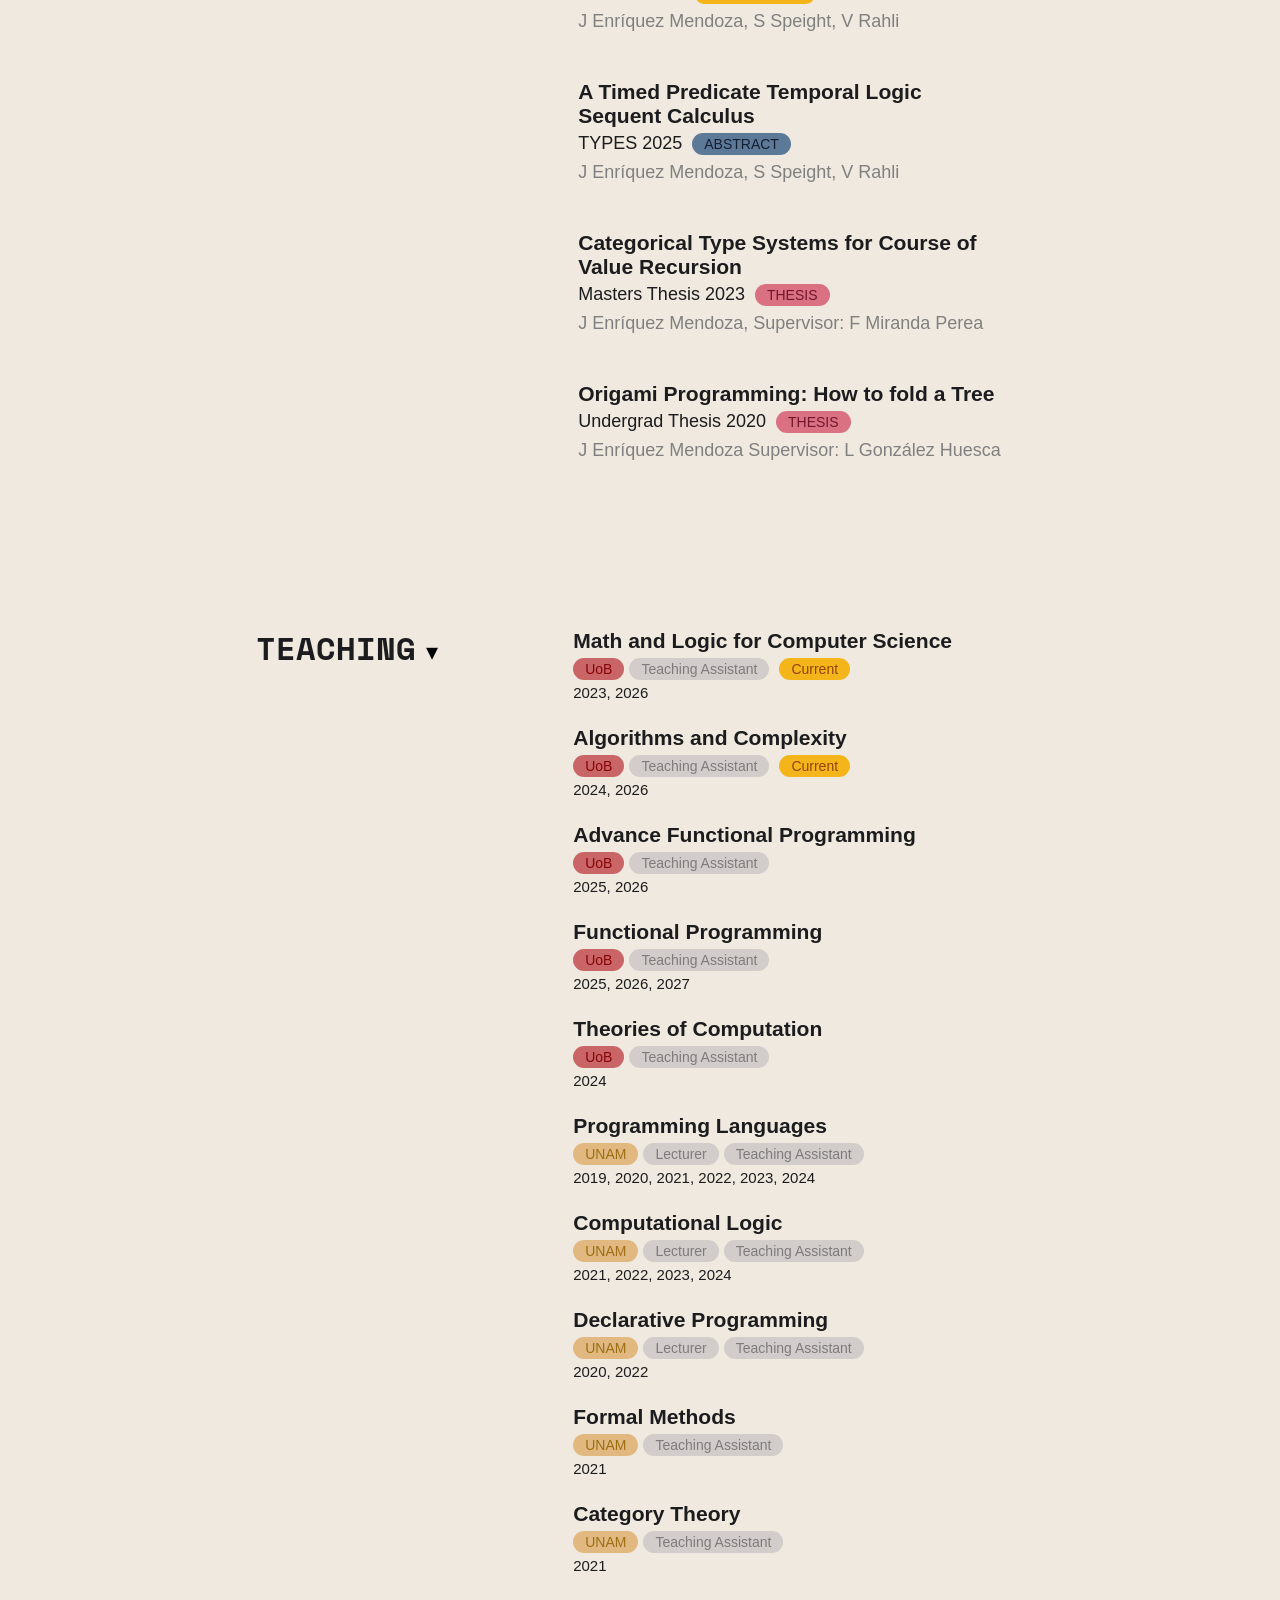
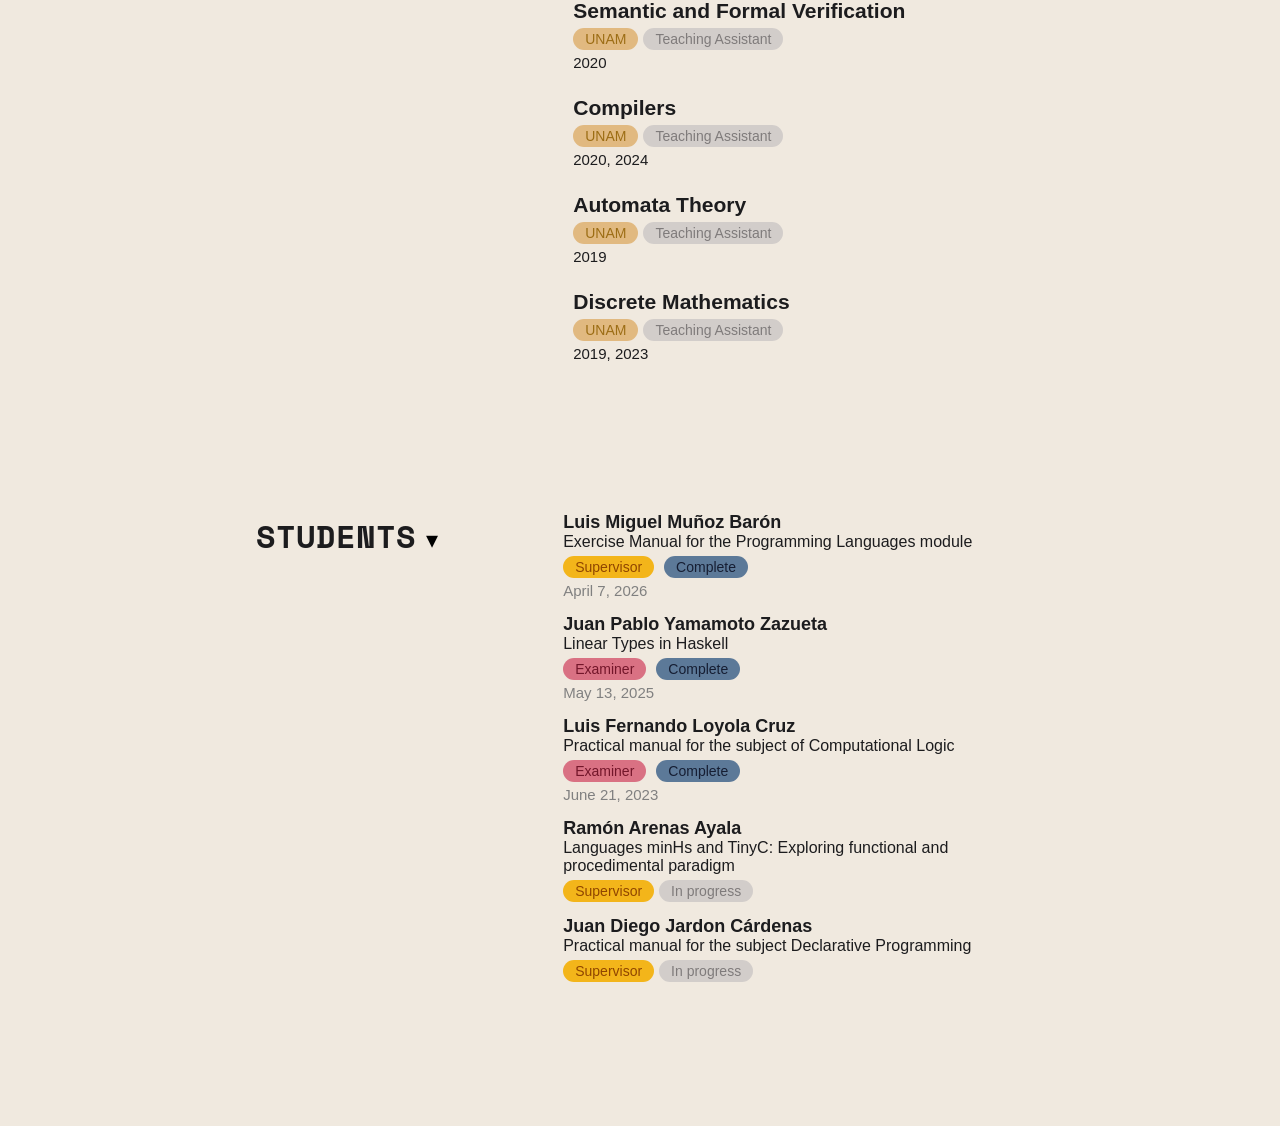
==== commit 5eaf9207: "[ADD] profile picture" ====
--- a/index.html
+++ b/index.html
@@ -18,7 +18,7 @@
         <div class="container">
             <div class="left">
                 <div class="profile-card">
-                    <img class="profile-img" src="https://placehold.co/600x400/000000/FFF">
+                    <img class="profile-img" src="img/me.jpg">
                     <a class="email" href="mailto:jxe275@student.bham.ac.uk">jxe275[at]student.bham.ac.uk</a>
                     <div class="social-links">
                         <!-- Emial icon Linked to Sentdemail 
--- a/css/styles.css
+++ b/css/styles.css
@@ -282,11 +282,11 @@
 /* Estilos de tu fotografía */
 .profile-img {
     width: 100%;
-    max-width: 220px; /* Tamaño ideal para que no domine toda la pantalla */
+    max-width: 260px; /* Tamaño ideal para que no domine toda la pantalla */
     height: auto;
     aspect-ratio: 1 / 1; /* Fuerza a que sea un cuadrado perfecto */
     object-fit: cover;   /* Evita que tu rostro se deforme si la foto original no es cuadrada */
-    border-radius: 110px; /* Esquinas suavizadas que combinan con tus .teach-item (15px) */
+    border-radius: 130px; /* Esquinas suavizadas que combinan con tus .teach-item (15px) */
     box-shadow: 0 4px 12px rgba(0, 0, 0, 0.06); /* Sombra muy sutil para dar profundidad sobre el fondo #f0e9df */
     background-color: #e2dacd; /* Color de respaldo mientras la imagen termina de cargar */
     margin-left: auto;
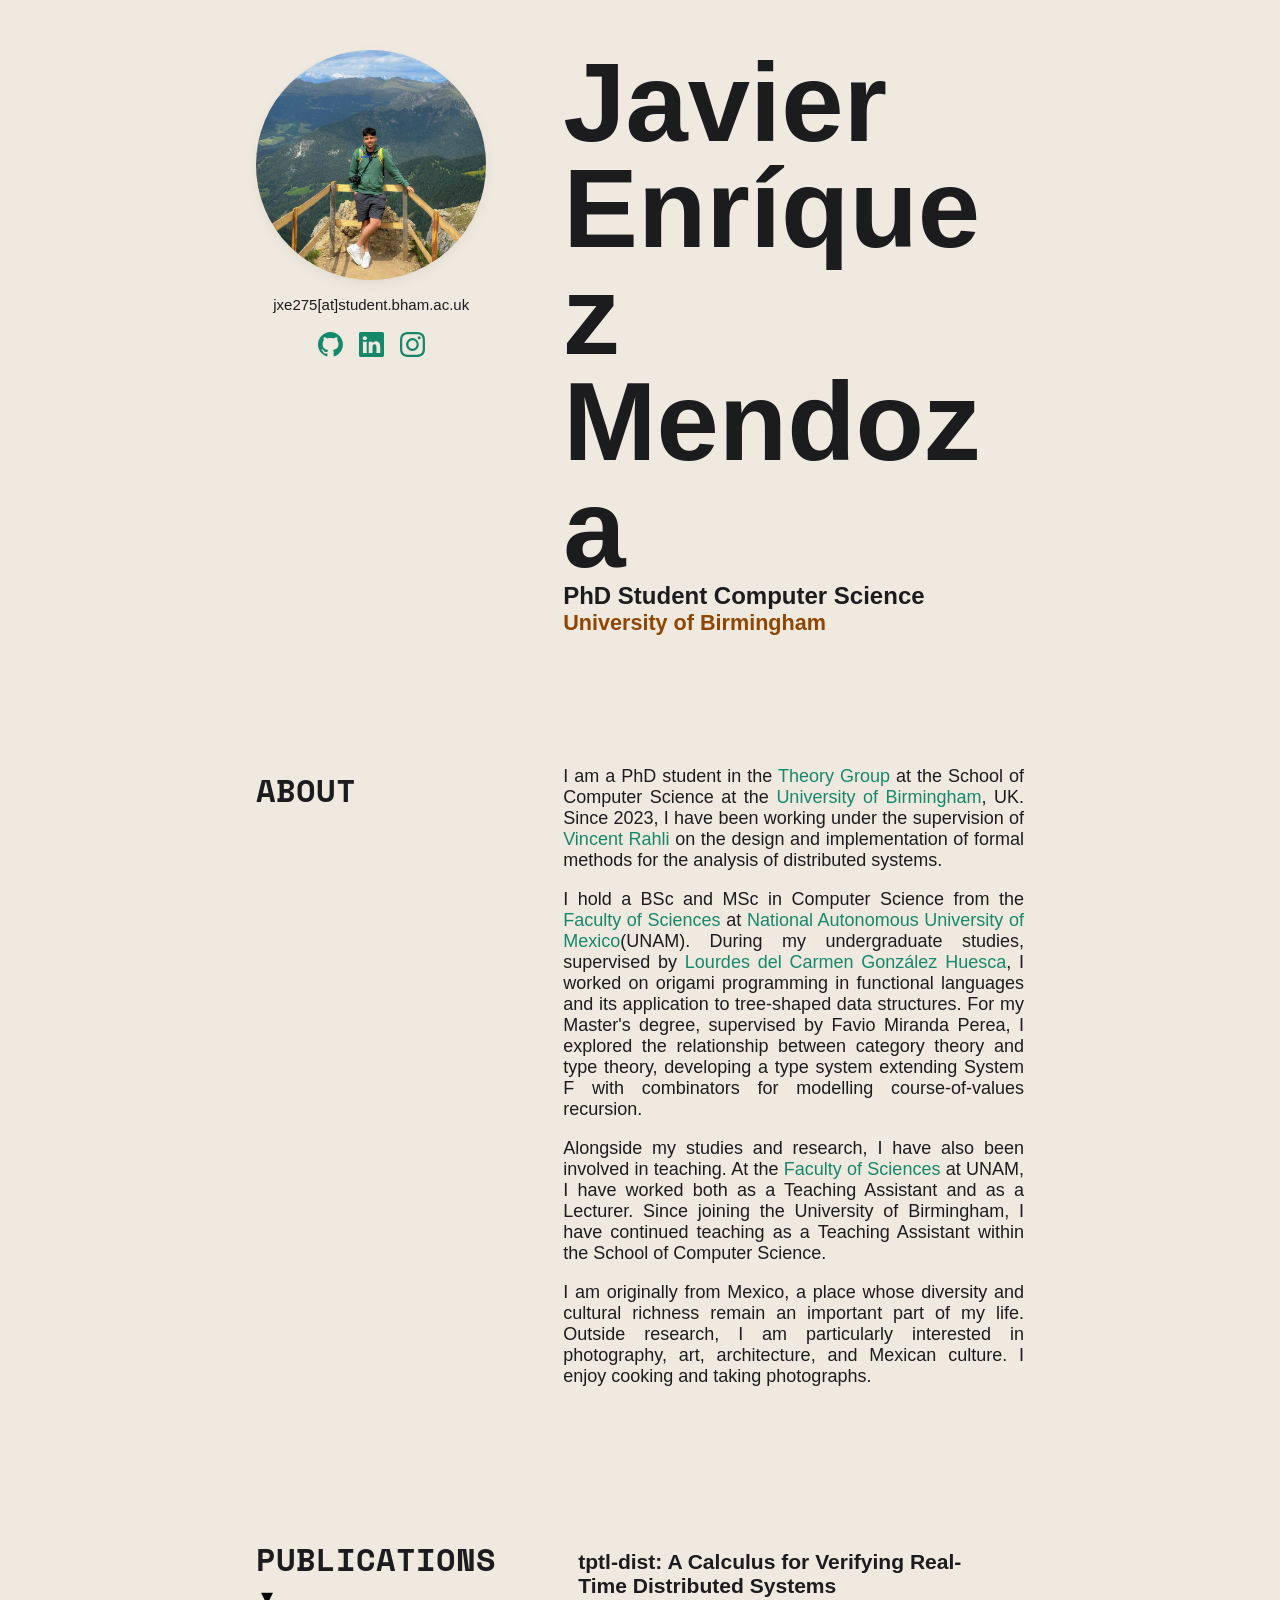
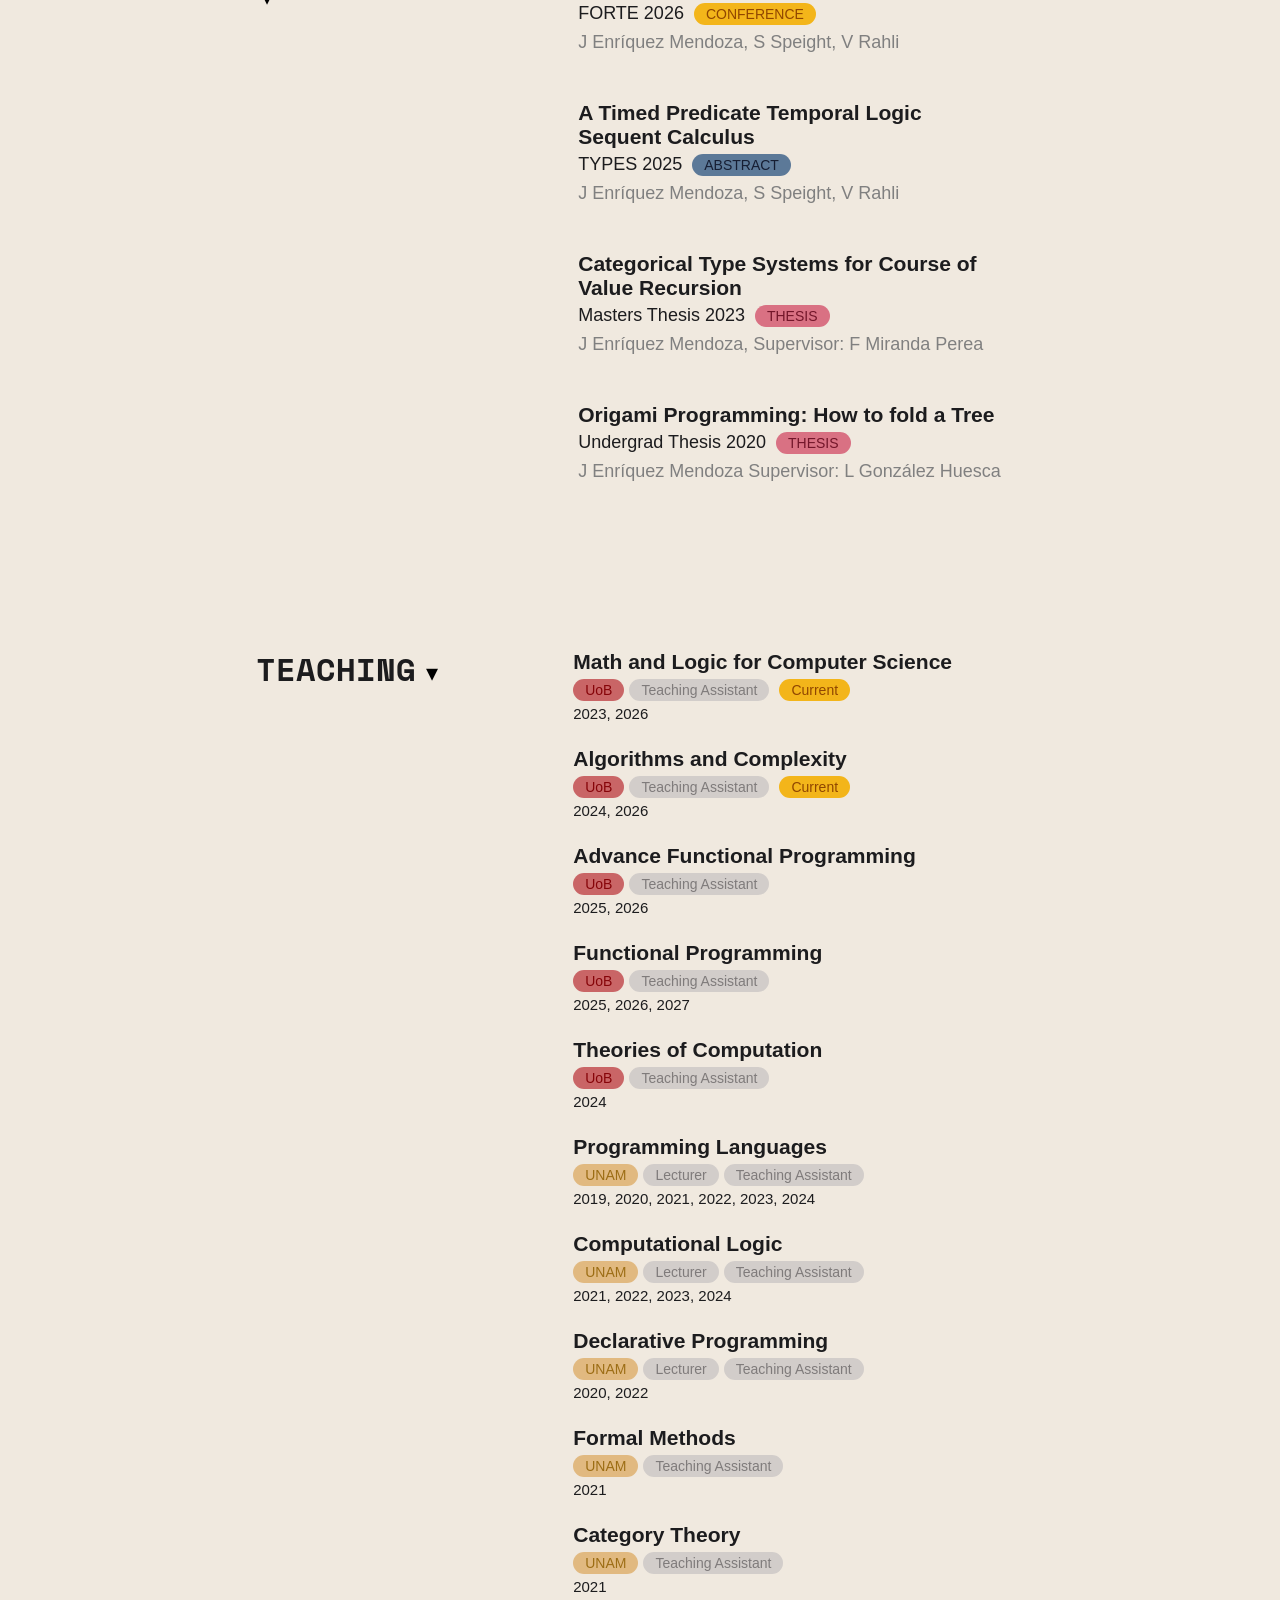
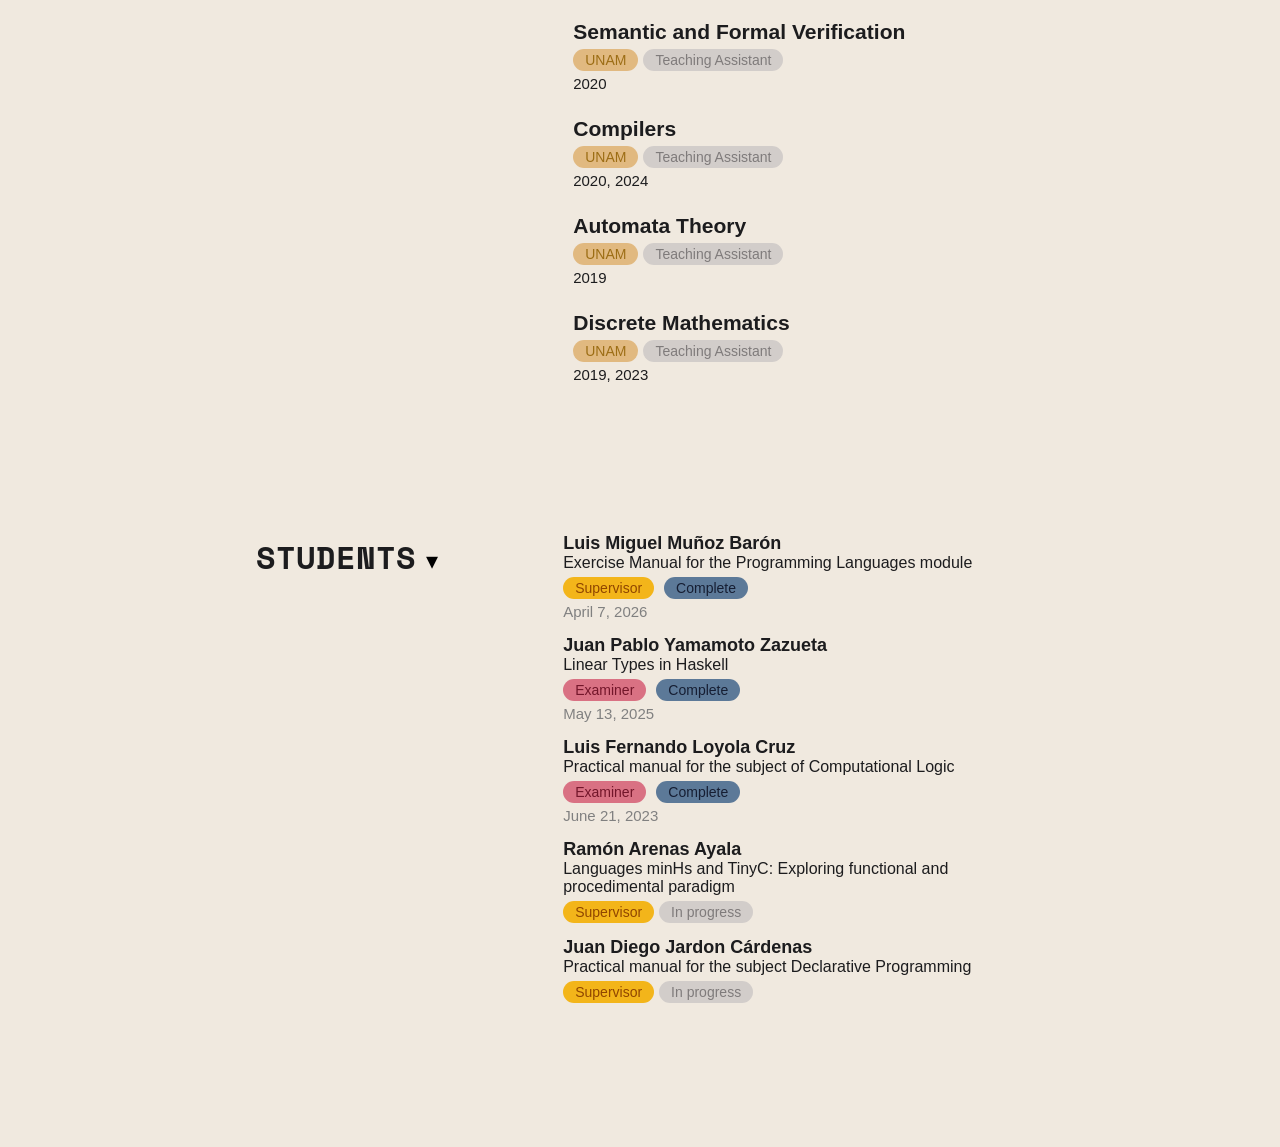
==== commit 46cb7271: "[ADD] link to fciencias" ====
--- a/index.html
+++ b/index.html
@@ -58,7 +58,7 @@
             <div class="right">
                 <p class="about">I am a PhD student in the <a href="https://www.birmingham.ac.uk/research/centres-institutes/research-in-computer-science/theory-of-computation" target="_blank">Theory Group</a> at the School of Computer Science at the <a href="https://www.birmingham.ac.uk/" target="_blank">University of Birmingham</a>, UK. Since 2023, I have been working under the supervision of <a href="https://vrahli.github.io/index.html" target="_blank">Vincent Rahli</a> on the design and implementation of formal methods for the analysis of distributed systems.</p>
 
-                <p class="about">I hold a BSc and MSc in Computer Science from the <a href="https://www.unam.mx/" target="_blank">National Autonomous University of Mexico</a>(UNAM). During my undergraduate studies, supervised by <a href="https://louglzhuesca.github.io/" target="_blank">Lourdes del Carmen González Huesca</a>, I worked on origami programming in functional languages and its application to tree-shaped data structures. For my Master's degree, supervised by Favio Miranda Perea, I explored the relationship between category theory and type theory, developing a type system extending System F with combinators for modelling course-of-values recursion.</p>
+                <p class="about">I hold a BSc and MSc in Computer Science from the <a href="https://www.fciencias.unam.mx/" target="_blank">Faculty of Sciences</a> at <a href="https://www.unam.mx/" target="_blank">National Autonomous University of Mexico</a>(UNAM). During my undergraduate studies, supervised by <a href="https://louglzhuesca.github.io/" target="_blank">Lourdes del Carmen González Huesca</a>, I worked on origami programming in functional languages and its application to tree-shaped data structures. For my Master's degree, supervised by Favio Miranda Perea, I explored the relationship between category theory and type theory, developing a type system extending System F with combinators for modelling course-of-values recursion.</p>
 
                 <p class="about">Alongside my studies and research, I have also been involved in teaching. At the <a href="https://www.fciencias.unam.mx/directorio/81738" target="_blank">Faculty of Sciences</a> at UNAM, I have worked both as a Teaching Assistant and as a Lecturer. Since joining the University of Birmingham, I have continued teaching as a Teaching Assistant within the School of Computer Science.</p>
 
--- a/css/styles.css
+++ b/css/styles.css
@@ -117,6 +117,11 @@
     max-width: 1200px;
     margin-left: auto;
     margin-right: auto;
+}
+
+.about {
+    text-align: justify;
+    text-justify: inter-word;
 }
 
 .about a{
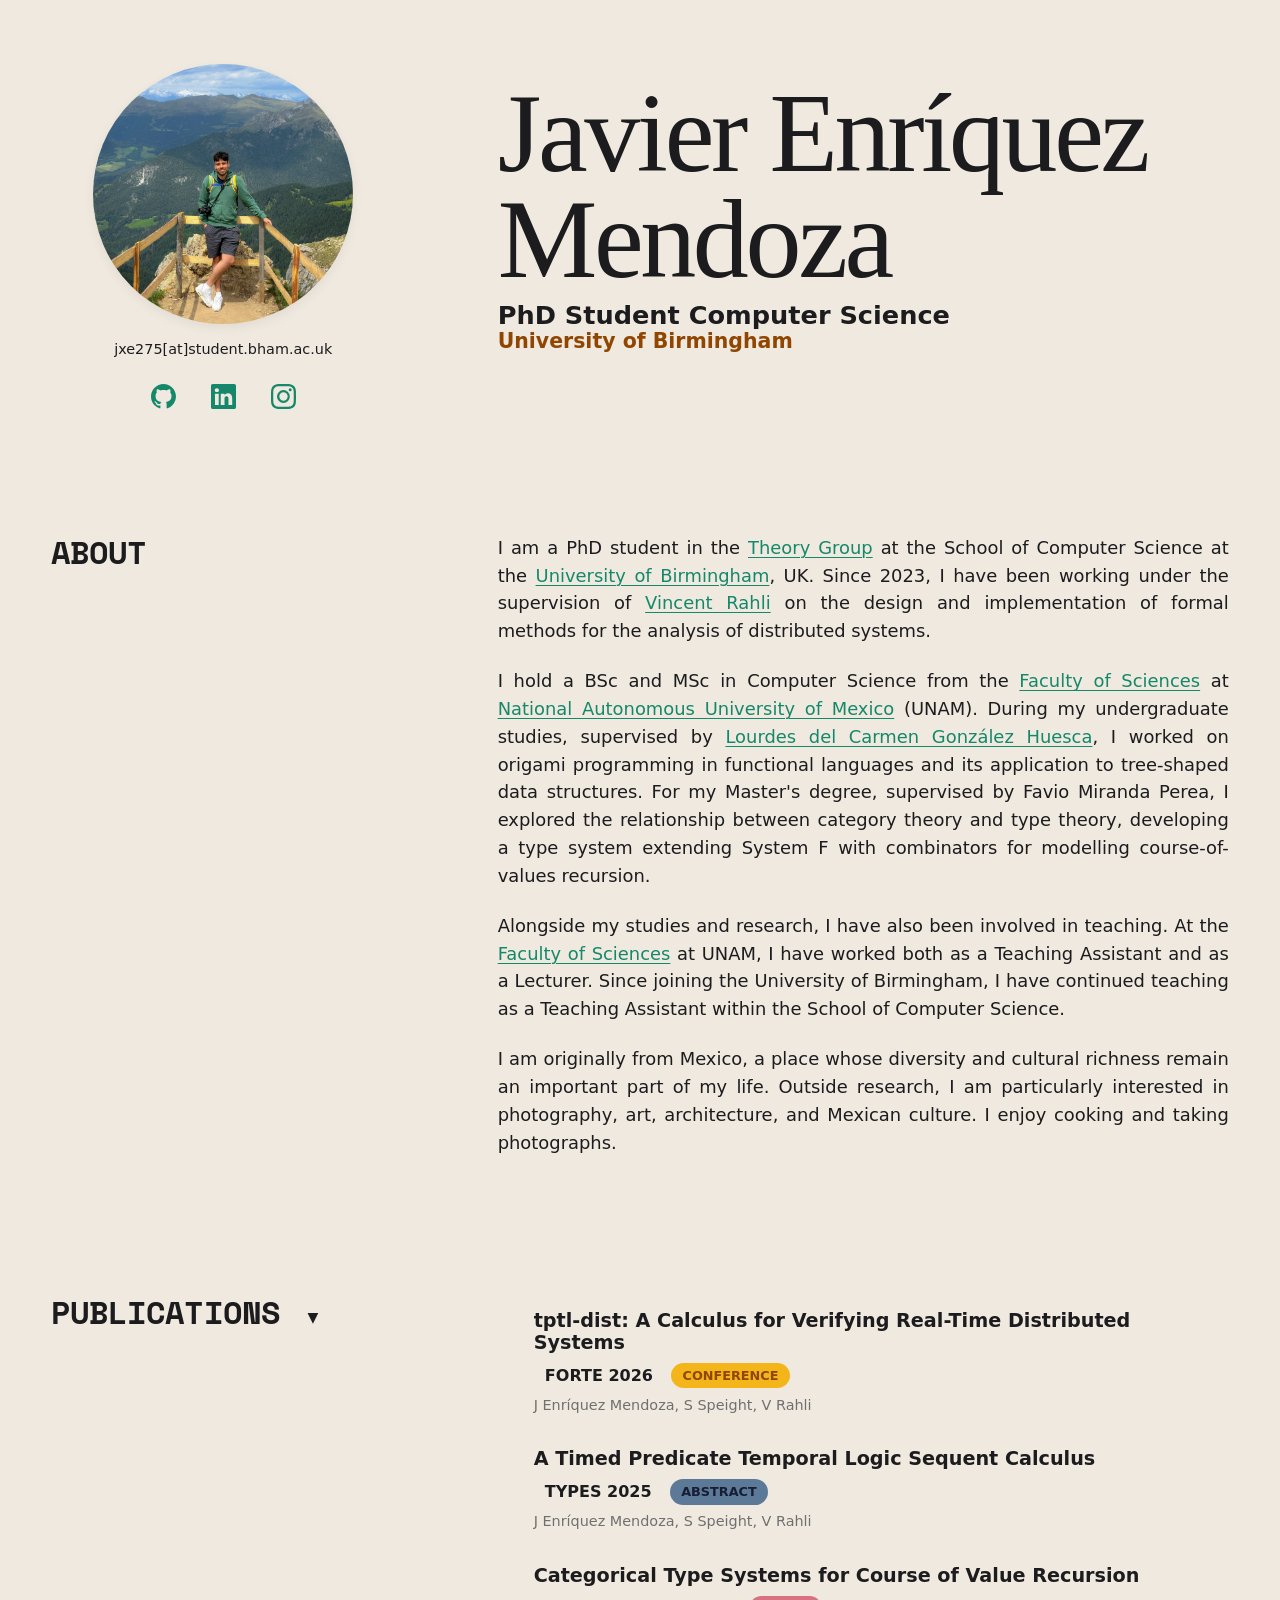
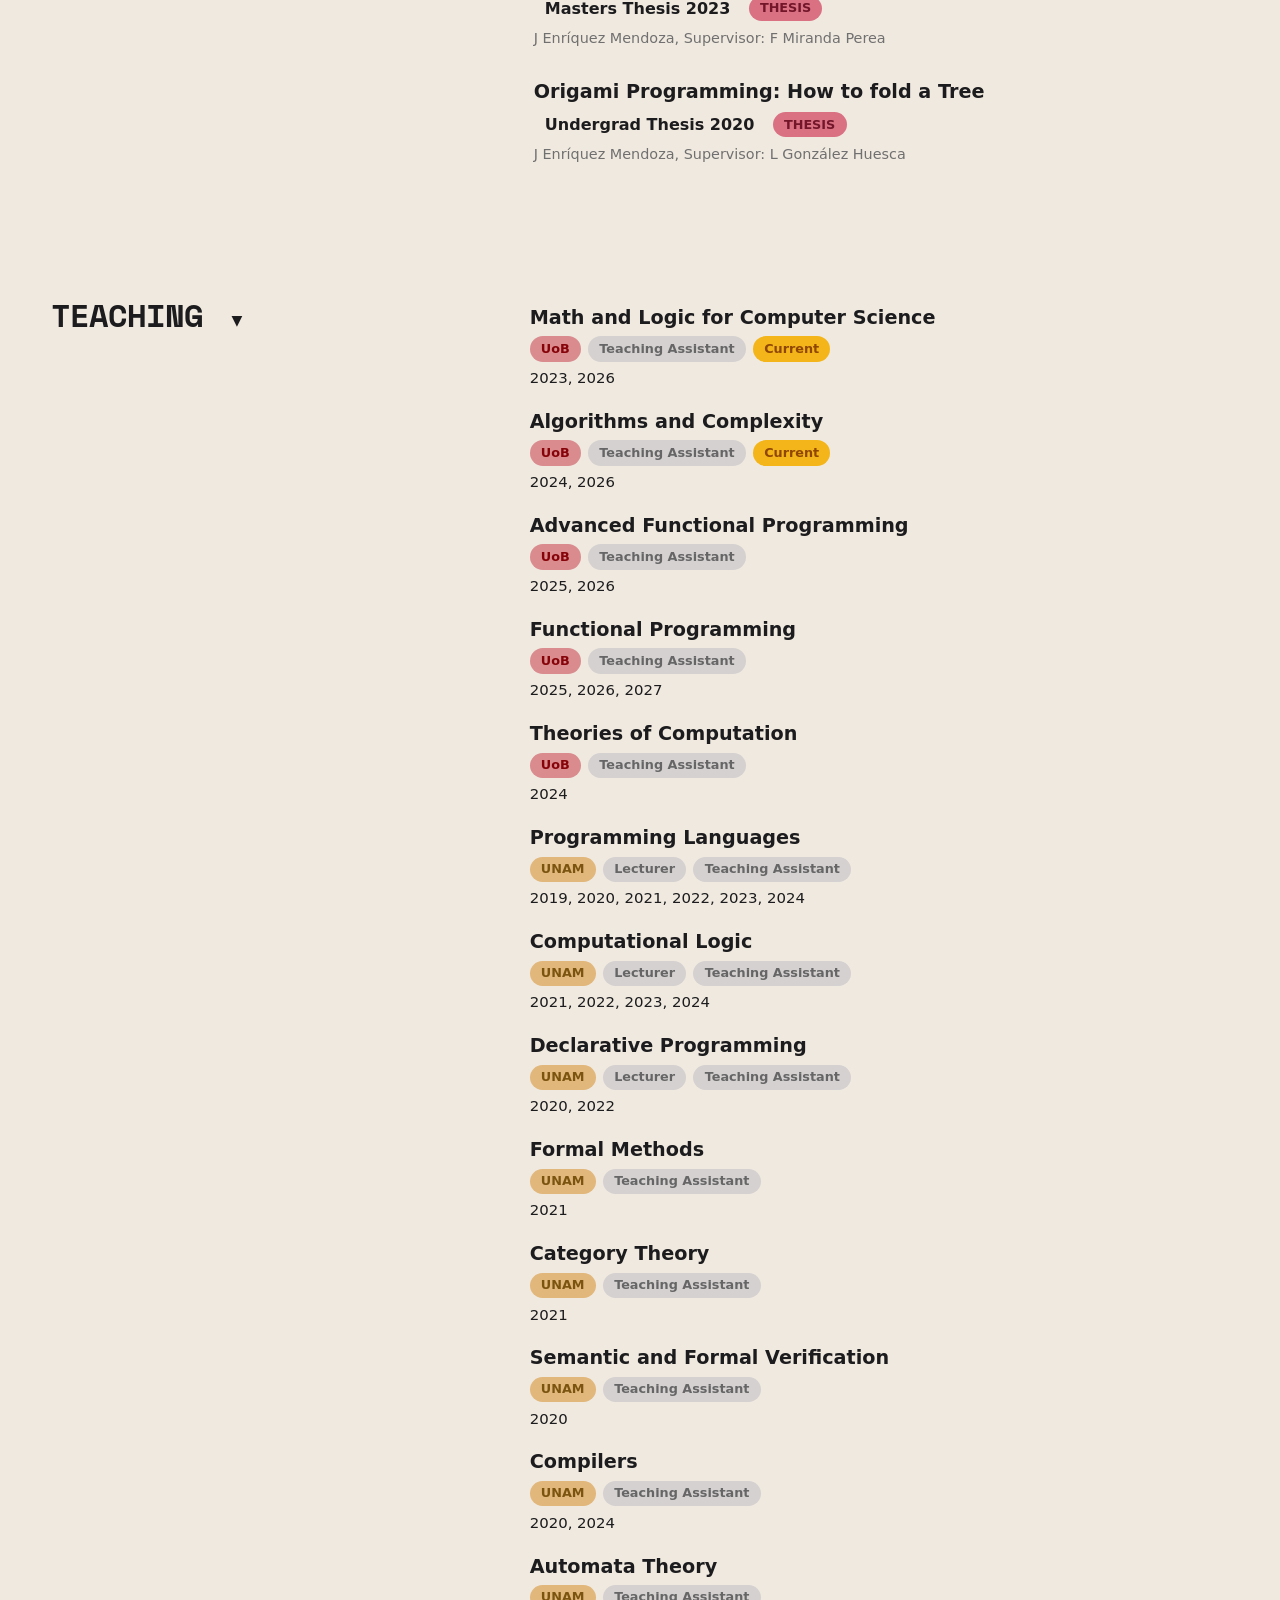
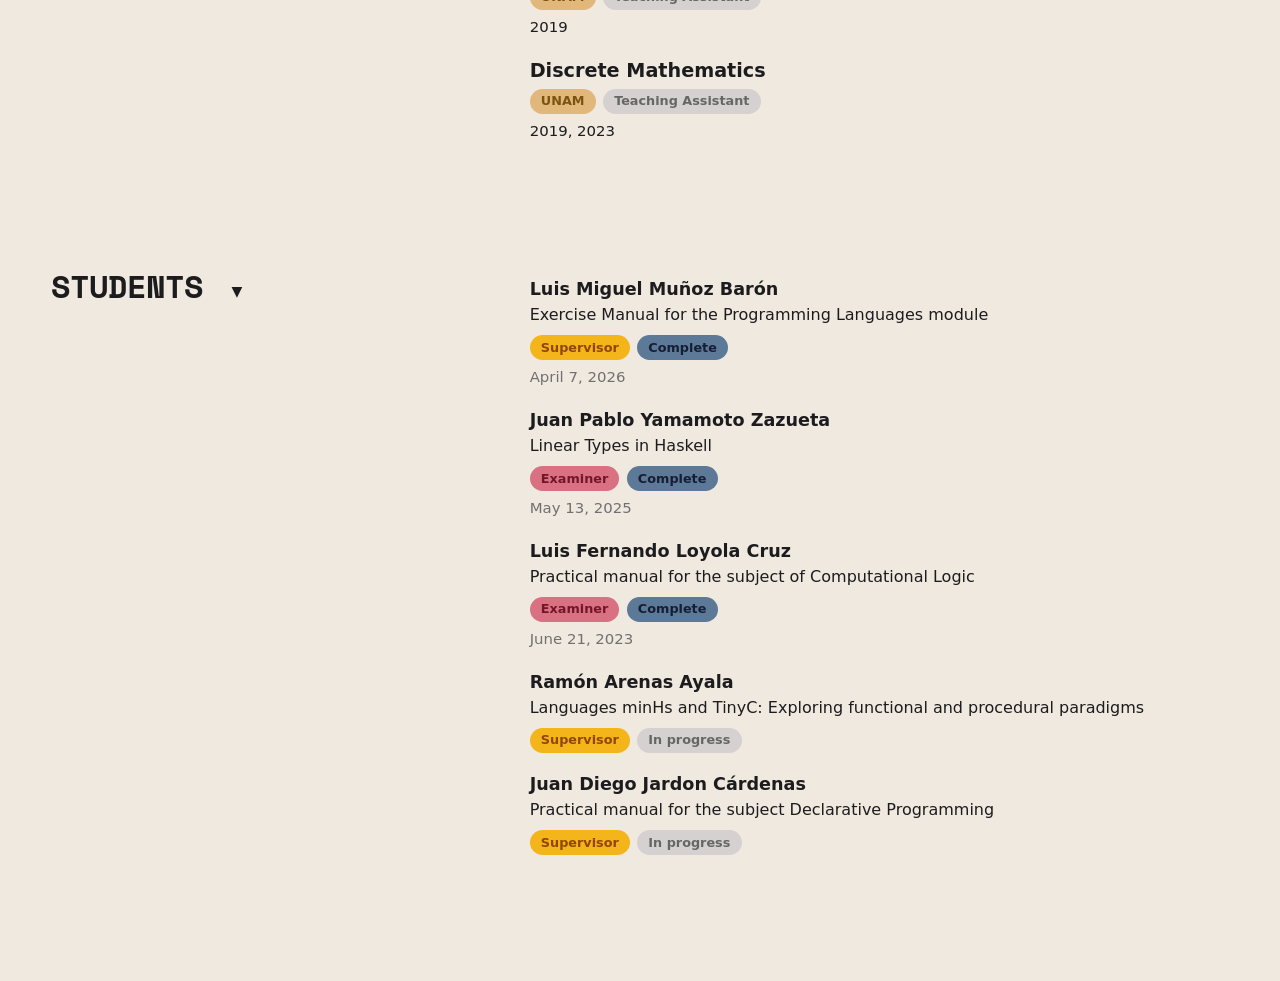
==== commit 9a50571d: "making the webpage responsive" ====
--- a/index.html
+++ b/index.html
@@ -1,353 +1,355 @@
-<!DOCTYPE html>
-<html lang="en">
-<head>
-    <meta charset="UTF-8">
-    <meta http-equiv="X-UA-Compatible" content="IE=edge">
-    <meta name="viewport" content="width=device-width, initial-scale=1.0">
-    <link rel="stylesheet" href="css/styles.css">
-    <link rel="preconnect" href="https://fonts.googleapis.com">
-    <link rel="preconnect" href="https://fonts.gstatic.com" crossorigin>
-    <link href="https://fonts.googleapis.com/css2?family=Space+Mono:ital,wght@0,400;0,700;1,400;1,700&display=swap" rel="stylesheet">
-    <!-- <script src="js/uikit-icons.js"></script> -->
-
-    <title>Javier Enriquez</title>
-</head>
-<body>
-    <div class="content">
-        <!-- Contact -->
-        <div class="container">
-            <div class="left">
-                <div class="profile-card">
-                    <img class="profile-img" src="img/me.jpg">
-                    <a class="email" href="mailto:jxe275@student.bham.ac.uk">jxe275[at]student.bham.ac.uk</a>
-                    <div class="social-links">
-                        <!-- Emial icon Linked to Sentdemail 
-                        <a href="https://github.com/jaeem006" target="_blank" rel="noopener noreferrer" aria-label="Email">
-                           <img src="img/email-c.svg" alt="GitHub" width="25" height="25">
-                        </a> -->
-
-                        <!-- GitHub Logo Linked to Profile -->
-                        <a href="https://github.com/jaeem006" target="_blank" rel="noopener noreferrer" aria-label="GitHub Profile">
-                           <img src="img/github-c.svg" alt="GitHub" width="25" height="25">
-                        </a>
-
-                        <!-- LinkedIn Logo Linked to Profile -->
-                        <a href="https://www.linkedin.com/in/jaeem006/" target="_blank" rel="noopener noreferrer" aria-label="LinkedIn Profile">
-                           <img src="img/linkedin-c.svg" alt="LinkedIn" width="25" height="25">
-                        </a>
-
-                        <!-- Instagram Logo Linked to Profile -->
-                        <a href="https://instagram.com/tasvier_" target="_blank" rel="noopener noreferrer" aria-label="LinkedIn Profile">
-                           <img src="img/instagram-c.svg" alt="LinkedIn" width="25" height="25">
-                        </a>
-                    </div>
-                </div>
-            </div>
-            <div class="right about-section"> 
-                <h1 class="name">Javier Enríquez Mendoza</h1>
-                <h2>PhD Student Computer Science</h2>
-                <h3>University of Birmingham</h3>
-            </div>
-        </div>
-
-        <!-- About -->
-        <div class="container">
-            <div class="left">
-                <h3>ABOUT</h3>
-            </div>
-            <div class="right">
-                <p class="about">I am a PhD student in the <a href="https://www.birmingham.ac.uk/research/centres-institutes/research-in-computer-science/theory-of-computation" target="_blank">Theory Group</a> at the School of Computer Science at the <a href="https://www.birmingham.ac.uk/" target="_blank">University of Birmingham</a>, UK. Since 2023, I have been working under the supervision of <a href="https://vrahli.github.io/index.html" target="_blank">Vincent Rahli</a> on the design and implementation of formal methods for the analysis of distributed systems.</p>
-
-                <p class="about">I hold a BSc and MSc in Computer Science from the <a href="https://www.fciencias.unam.mx/" target="_blank">Faculty of Sciences</a> at <a href="https://www.unam.mx/" target="_blank">National Autonomous University of Mexico</a>(UNAM). During my undergraduate studies, supervised by <a href="https://louglzhuesca.github.io/" target="_blank">Lourdes del Carmen González Huesca</a>, I worked on origami programming in functional languages and its application to tree-shaped data structures. For my Master's degree, supervised by Favio Miranda Perea, I explored the relationship between category theory and type theory, developing a type system extending System F with combinators for modelling course-of-values recursion.</p>
-
-                <p class="about">Alongside my studies and research, I have also been involved in teaching. At the <a href="https://www.fciencias.unam.mx/directorio/81738" target="_blank">Faculty of Sciences</a> at UNAM, I have worked both as a Teaching Assistant and as a Lecturer. Since joining the University of Birmingham, I have continued teaching as a Teaching Assistant within the School of Computer Science.</p>
-
-                <p class="about">I am originally from Mexico, a place whose diversity and cultural richness remain an important part of my life. Outside research, I am particularly interested in photography, art, architecture, and Mexican culture. I enjoy cooking and taking photographs.</p>
-            </div>
-            
-        </div>
-
-        <!-- Publications -->
-        <div class="container">
-            <div class="left">
-                <h3>PUBLICATIONS</h3>
-                <button class="toggle-btn" aria-label="Toggle Section">
-                    <span class="arrow">&#9662;</span>
-                </button>
-            </div>
-            <div class="right collapsible-content">
-                <div class="collapsible-inner">
-                    <a class="item link-publicacion" href="https://pure-oai.bham.ac.uk/ws/portalfiles/portal/299354094/tptl-calc-forte.pdf" target="_blank" rel="noopener noreferrer" >
-                        <h3>tptl-dist: A Calculus for Verifying Real-Time Distributed Systems</h3>
-                        <div class="tags">
-                            <p>FORTE 2026</p> 
-                            <p class="tag conference-tag">CONFERENCE</p>
-                        </div>
-                        <p class="authors">J Enríquez Mendoza, S Speight, V Rahli</p>
-                    </a>
-                    <a class="item link-publicacion" href="https://msp.cis.strath.ac.uk/types2025/abstracts/TYPES2025_paper44.pdf" target="_blank" rel="noopener noreferrer" >
-                        <h3>A Timed Predicate Temporal Logic Sequent Calculus</h3>
-                        <div class="tags">
-                            <p>TYPES 2025</p> 
-                            <p class="tag abstract-tag">ABSTRACT</p> 
-                        </div>
-                        <p class="authors">J Enríquez Mendoza, S Speight, V Rahli</p>
-                    </a>
-                    <a class="item link-publicacion" href="https://tesiunamdocumentos.dgb.unam.mx/ptd2023/enero/0834892/Index.html" target="_blank" rel="noopener noreferrer" >
-                        <h3>Categorical Type Systems for Course of Value Recursion</h3>
-                        <div class="tags">
-                            <p>Masters Thesis 2023</p>
-                            <p class="tag thesis-tag">THESIS</p>
-                        </div>
-                        <p class="authors">J Enríquez Mendoza, Supervisor: F Miranda Perea</p>
-                    </a>
-                    <a class="item link-publicacion" href="https://tesiunamdocumentos.dgb.unam.mx/ptd2020/septiembre/0803414/Index.html" target="_blank" rel="noopener noreferrer" >
-                        <h3>Origami Programming: How to fold a Tree</h3>
-                        <div class="tags">
-                            <p>Undergrad Thesis 2020</p>
-                            <p class="tag thesis-tag">THESIS</p>    
-                        </div>
-                        <p class="authors">J Enríquez Mendoza Supervisor: L González Huesca</p>
-                    </a>
-                </div>
-            </div>     
-        </div>
-
-        <!-- Talks -->
-        <!-- <div class="container">
-            <div class="left">
-                <h3>TALKS</h3>
-                <button class="toggle-btn" aria-label="Toggle Section">
-                    <span class="arrow">&#9662;</span>
-                </button>
-            </div>
-            <div class="right collapsible-content">
-                <div class="collapsible-inner">
-                    <a class="item link-publicacion" href="https://pure-oai.bham.ac.uk/ws/portalfiles/portal/299354094/tptl-calc-forte.pdf" target="_blank" rel="noopener noreferrer" >
-                        <h3>tptl-dist: A Calculus for Verifying Real-Time Distributed Systems</h3>
-                        <div class="tags">
-                            <p>FORTE 2026</p> 
-                            <p class="tag conference-tag">CONFERENCE</p>
-                        </div>
-                        <p class="authors">J Enríquez Mendoza, S Speight, V Rahli</p>
-                    </a>
-                    <a class="item link-publicacion" href="https://msp.cis.strath.ac.uk/types2025/abstracts/TYPES2025_paper44.pdf" target="_blank" rel="noopener noreferrer" >
-                        <h3>A Timed Predicate Temporal Logic Sequent Calculus</h3>
-                        <div class="tags">
-                            <p>TYPES 2025</p> 
-                            <p class="tag talk-tag">TALK</p> 
-                        </div>
-                        <p class="authors">J Enríquez Mendoza, S Speight, V Rahli</p>
-                    </a>
-                    <a class="item link-publicacion" href="https://tesiunamdocumentos.dgb.unam.mx/ptd2023/enero/0834892/Index.html" target="_blank" rel="noopener noreferrer" >
-                        <h3>Categorical Type Systems for Course of Value Recursion</h3>
-                        <div class="tags">
-                            <p>Masters Thesis 2023</p>
-                            <p class="tag thesis-tag">THESIS</p>
-                        </div>
-                        <p class="authors">J Enríquez Mendoza, Supervisor: F Miranda Perea</p>
-                    </a>
-                    <a class="item link-publicacion" href="https://tesiunamdocumentos.dgb.unam.mx/ptd2020/septiembre/0803414/Index.html" target="_blank" rel="noopener noreferrer" >
-                        <h3>Origami Programming: How to fold a Tree</h3>
-                        <div class="tags">
-                            <p>Undergrad Thesis 2020</p>
-                            <p class="tag thesis-tag">THESIS</p>    
-                        </div>
-                        <p class="authors">J Enríquez Mendoza Supervisor: L González Huesca</p>
-                    </a>
-                </div>
-            </div>     
-        </div>
-        -->
-        <!-- Teaching -->
-        <div class="container">
-            <div class="left">
-                <h3>TEACHING</h3>
-                <button class="toggle-btn" aria-label="Toggle Section">
-                    <span class="arrow">&#9662;</span>
-                </button>
-            </div>
-            <div class="right collapsible-content">
-                <div class="collapsible-inner">
-                    <a class="item teach-item">
-                        <h3>Math and Logic for Computer Science</h3>
-                        <div class="tags">
-                            <p class="tag uob">UoB</p>
-                            <p class="tag def-tag">Teaching Assistant</p>
-                            <p class="tag conference-tag">Current</p>
-                        </div>
-                        <p class="years">2023, 2026 </p>
-                    </a>
-                    <a class="item teach-item">
-                        <h3>Algorithms and Complexity</h3>
-                        <div class="tags">
-                            <p class="tag uob">UoB</p>
-                            <p class="tag def-tag">Teaching Assistant</p>
-                            <p class="tag conference-tag">Current</p> 
-                        </div>
-                        <p class="years">2024, 2026</p>
-                    </a>
-                    <a class="item teach-item">
-                        <h3>Advance Functional Programming</h3>
-                        <div class="tags">
-                            <p class="tag uob">UoB</p>
-                            <p class="tag def-tag">Teaching Assistant</p>
-                        </div>
-                        <p class="years">2025, 2026</p>
-                    </a>
-                    <a class="item teach-item">
-                        <h3>Functional Programming</h3>
-                        <div class="tags">
-                            <p class="tag uob">UoB</p>
-                            <p class="tag def-tag">Teaching Assistant</p>
-                        </div>
-                        <p class="years">2025, 2026, 2027</p>
-                    </a>
-                    <a class="item teach-item">
-                        <h3>Theories of Computation</h3>
-                        <div class="tags">
-                            <p class="tag uob">UoB</p>
-                            <p class="tag def-tag">Teaching Assistant</p>
-                        </div>
-                        <p class="years">2024</p>
-                    </a>
-                    <a class="item teach-item">
-                        <h3>Programming Languages</h3>
-                        <div class="tags">
-                            <p class="tag unam">UNAM</p>
-                            <p class="tag def-tag">Lecturer</p>
-                            <p class="tag def-tag">Teaching Assistant</p>
-                        </div>
-                        <p class="years">2019, 2020, 2021, 2022, 2023, 2024</p>
-                    </a>
-                    <a class="item teach-item">
-                        <h3>Computational Logic</h3>
-                        <div class="tags">
-                            <p class="tag unam">UNAM</p>
-                            <p class="tag def-tag">Lecturer</p>
-                            <p class="tag def-tag">Teaching Assistant</p>
-                        </div>
-                        <p class="years">2021, 2022, 2023, 2024</p>
-                    </a>
-                    <a class="item teach-item">
-                        <h3>Declarative Programming</h3>
-                        <div class="tags">
-                            <p class="tag unam">UNAM</p>
-                            <p class="tag def-tag">Lecturer</p>
-                            <p class="tag def-tag">Teaching Assistant</p>
-                        </div>
-                        <p class="years">2020, 2022</p>
-                    </a>
-                    <a class="item teach-item">
-                        <h3>Formal Methods</h3>
-                        <div class="tags">
-                            <p class="tag unam">UNAM</p>
-                            <p class="tag def-tag">Teaching Assistant</p>
-                        </div>
-                        <p class="years">2021</p>
-                    </a>
-                    <a class="item teach-item">
-                        <h3>Category Theory</h3>
-                        <div class="tags">
-                            <p class="tag unam">UNAM</p>
-                            <p class="tag def-tag">Teaching Assistant</p>
-                        </div>
-                        <p class="years">2021</p>
-                    </a>
-                    <a class="item teach-item">
-                        <h3>Semantic and Formal Verification</h3>
-                        <div class="tags">
-                            <p class="tag unam">UNAM</p>
-                            <p class="tag def-tag">Teaching Assistant</p>
-                        </div>
-                        <p class="years">2020</p>
-                    </a>
-                    <a class="item teach-item">
-                        <h3>Compilers</h3>
-                        <div class="tags">
-                            <p class="tag unam">UNAM</p>
-                            <p class="tag def-tag">Teaching Assistant</p>
-                        </div>
-                        <p class="years">2020, 2024</p>
-                    </a>
-                    <a class="item teach-item">
-                        <h3>Automata Theory</h3>
-                        <div class="tags">
-                            <p class="tag unam">UNAM</p>
-                            <p class="tag def-tag">Teaching Assistant</p>
-                        </div>
-                        <p class="years">2019</p>
-                    </a>
-                    <a class="item teach-item">
-                        <h3>Discrete Mathematics</h3>
-                        <div class="tags">
-                            <p class="tag unam">UNAM</p>
-                            <p class="tag def-tag">Teaching Assistant</p>
-                        </div>
-                        <p class="years">2019, 2023</p>
-                    </a>            
-                </div>
-            </div>    
-        </div>
-
-        <!-- Students -->
-        <div class="container">
-            <div class="left">
-                <h3>STUDENTS</h3>
-                <button class="toggle-btn" aria-label="Toggle Section">
-                    <span class="arrow">&#9662;</span>
-                </button>
-            </div>
-            <div class="right collapsible-content">
-                <div class="collapsible-inner">
-                    <a class="item">
-                        <h4>Luis Miguel Muñoz Barón</h4>
-                        <p class="student-project">Exercise Manual for the Programming Languages module</p>
-                        <div class="tags">
-                            <p class="tag tag-supervisor">Supervisor</p>
-                            <p class="tag tag-status">Complete</p>
-                        </div>
-                        <p class="student-date">April 7, 2026</p>
-                    </a>
-                    <a class="item">
-                        <h4>Juan Pablo Yamamoto Zazueta</h4>
-                        <p class="student-project">Linear Types in Haskell</p>
-                        <div class="tags">
-                            <p class="tag tag-examiner">Examiner</p>
-                            <p class="tag tag-status">Complete</p>
-                        </div>
-                        <p class="student-date">May 13, 2025</p>
-                    </a> 
-                    <a class="item">
-                        <h4>Luis Fernando Loyola Cruz</h4>
-                        <p class="student-project">Practical manual for the subject of Computational Logic</p>
-                        <div class="tags">
-                            <p class="tag tag-examiner">Examiner</p>
-                            <p class="tag tag-status">Complete</p>
-                        </div>
-                        <p class="student-date">June 21, 2023</p>
-                    </a>
-                    <a class="item">
-                        <h4>Ramón Arenas Ayala</h4>
-                        <p class="student-project">Languages minHs and TinyC: Exploring functional and procedimental paradigm</p>
-                        <div class="tags">
-                            <p class="tag tag-supervisor">Supervisor</p>
-                            <p class="tag def-tag">In progress</p>
-                        </div>
-                    </a>
-                    <a class="item">
-                        <h4>Juan Diego Jardon Cárdenas</h4>
-                        <p class="student-project">Practical manual for the subject Declarative Programming </p>
-                        <div class="tags">
-                            <p class="tag tag-supervisor">Supervisor</p>
-                            <p class="tag def-tag">In progress</p>
-                        </div>
-                    </a>         
-                </div>
-            </div>    
-        </div>
-    </div>
-
-    <script src="js/index.js"></script>  
-</body>
+<!DOCTYPE html>
+<html lang="en">
+<head>
+    <meta charset="UTF-8">
+    <meta http-equiv="X-UA-Compatible" content="IE=edge">
+    <meta name="viewport" content="width=device-width, initial-scale=1">
+    <meta name="description" content="Javier Enríquez Mendoza — PhD student in Computer Science at the University of Birmingham.">
+    <meta name="theme-color" content="#f0e9df">
+    <link rel="stylesheet" href="css/styles.css">
+    <link rel="preconnect" href="https://fonts.googleapis.com">
+    <link rel="preconnect" href="https://fonts.gstatic.com" crossorigin>
+    <link href="https://fonts.googleapis.com/css2?family=Space+Mono:ital,wght@0,400;0,700;1,400;1,700&display=swap" rel="stylesheet">
+    <!-- <script src="js/uikit-icons.js"></script> -->
+
+    <title>Javier Enriquez</title>
+</head>
+<body>
+    <div class="content">
+        <!-- Contact -->
+        <div class="container">
+            <div class="left">
+                <div class="profile-card">
+                    <img class="profile-img" src="img/me.jpg" alt="Javier Enríquez Mendoza" width="260" height="260" loading="eager" fetchpriority="high">
+                    <a class="email" href="mailto:jxe275@student.bham.ac.uk">jxe275[at]student.bham.ac.uk</a>
+                    <div class="social-links">
+                        <!-- Emial icon Linked to Sentdemail 
+                        <a href="https://github.com/jaeem006" target="_blank" rel="noopener noreferrer" aria-label="Email">
+                           <img src="img/email-c.svg" alt="GitHub" width="25" height="25">
+                        </a> -->
+
+                        <!-- GitHub Logo Linked to Profile -->
+                        <a href="https://github.com/jaeem006" target="_blank" rel="noopener noreferrer" aria-label="GitHub Profile">
+                           <img src="img/github-c.svg" alt="GitHub" width="25" height="25">
+                        </a>
+
+                        <!-- LinkedIn Logo Linked to Profile -->
+                        <a href="https://www.linkedin.com/in/jaeem006/" target="_blank" rel="noopener noreferrer" aria-label="LinkedIn Profile">
+                           <img src="img/linkedin-c.svg" alt="LinkedIn" width="25" height="25">
+                        </a>
+
+                        <!-- Instagram Logo Linked to Profile -->
+                        <a href="https://instagram.com/tasvier_" target="_blank" rel="noopener noreferrer" aria-label="LinkedIn Profile">
+                           <img src="img/instagram-c.svg" alt="LinkedIn" width="25" height="25">
+                        </a>
+                    </div>
+                </div>
+            </div>
+            <div class="right about-section"> 
+                <h1 class="name">Javier Enríquez Mendoza</h1>
+                <h2>PhD Student Computer Science</h2>
+                <h3>University of Birmingham</h3>
+            </div>
+        </div>
+
+        <!-- About -->
+        <div class="container">
+            <div class="left">
+                <h3>ABOUT</h3>
+            </div>
+            <div class="right">
+                <p class="about">I am a PhD student in the <a href="https://www.birmingham.ac.uk/research/centres-institutes/research-in-computer-science/theory-of-computation" target="_blank" rel="noopener noreferrer">Theory Group</a> at the School of Computer Science at the <a href="https://www.birmingham.ac.uk/" target="_blank" rel="noopener noreferrer">University of Birmingham</a>, UK. Since 2023, I have been working under the supervision of <a href="https://vrahli.github.io/index.html" target="_blank" rel="noopener noreferrer">Vincent Rahli</a> on the design and implementation of formal methods for the analysis of distributed systems.</p>
+
+                <p class="about">I hold a BSc and MSc in Computer Science from the <a href="https://www.fciencias.unam.mx/" target="_blank" rel="noopener noreferrer">Faculty of Sciences</a> at <a href="https://www.unam.mx/" target="_blank" rel="noopener noreferrer">National Autonomous University of Mexico</a> (UNAM). During my undergraduate studies, supervised by <a href="https://louglzhuesca.github.io/" target="_blank" rel="noopener noreferrer">Lourdes del Carmen González Huesca</a>, I worked on origami programming in functional languages and its application to tree-shaped data structures. For my Master's degree, supervised by Favio Miranda Perea, I explored the relationship between category theory and type theory, developing a type system extending System F with combinators for modelling course-of-values recursion.</p>
+
+                <p class="about">Alongside my studies and research, I have also been involved in teaching. At the <a href="https://www.fciencias.unam.mx/directorio/81738" target="_blank" rel="noopener noreferrer">Faculty of Sciences</a> at UNAM, I have worked both as a Teaching Assistant and as a Lecturer. Since joining the University of Birmingham, I have continued teaching as a Teaching Assistant within the School of Computer Science.</p>
+
+                <p class="about">I am originally from Mexico, a place whose diversity and cultural richness remain an important part of my life. Outside research, I am particularly interested in photography, art, architecture, and Mexican culture. I enjoy cooking and taking photographs.</p>
+            </div>
+            
+        </div>
+
+        <!-- Publications -->
+        <div class="container">
+            <div class="left">
+                <h3>PUBLICATIONS</h3>
+                <button class="toggle-btn" type="button" aria-label="Toggle section" aria-expanded="true" aria-controls="publications-content">
+                    <span class="arrow">&#9662;</span>
+                </button>
+            </div>
+            <div id="publications-content" class="right collapsible-content">
+                <div class="collapsible-inner">
+                    <a class="item link-publicacion" href="https://pure-oai.bham.ac.uk/ws/portalfiles/portal/299354094/tptl-calc-forte.pdf" target="_blank" rel="noopener noreferrer" >
+                        <h3>tptl-dist: A Calculus for Verifying Real-Time Distributed Systems</h3>
+                        <div class="tags">
+                            <p class="publication-venue">FORTE 2026</p> 
+                            <p class="tag conference-tag">CONFERENCE</p>
+                        </div>
+                        <p class="authors">J Enríquez Mendoza, S Speight, V Rahli</p>
+                    </a>
+                    <a class="item link-publicacion" href="https://msp.cis.strath.ac.uk/types2025/abstracts/TYPES2025_paper44.pdf" target="_blank" rel="noopener noreferrer" >
+                        <h3>A Timed Predicate Temporal Logic Sequent Calculus</h3>
+                        <div class="tags">
+                            <p class="publication-venue">TYPES 2025</p> 
+                            <p class="tag abstract-tag">ABSTRACT</p> 
+                        </div>
+                        <p class="authors">J Enríquez Mendoza, S Speight, V Rahli</p>
+                    </a>
+                    <a class="item link-publicacion" href="https://tesiunamdocumentos.dgb.unam.mx/ptd2023/enero/0834892/Index.html" target="_blank" rel="noopener noreferrer" >
+                        <h3>Categorical Type Systems for Course of Value Recursion</h3>
+                        <div class="tags">
+                            <p class="publication-venue">Masters Thesis 2023</p>
+                            <p class="tag thesis-tag">THESIS</p>
+                        </div>
+                        <p class="authors">J Enríquez Mendoza, Supervisor: F Miranda Perea</p>
+                    </a>
+                    <a class="item link-publicacion" href="https://tesiunamdocumentos.dgb.unam.mx/ptd2020/septiembre/0803414/Index.html" target="_blank" rel="noopener noreferrer" >
+                        <h3>Origami Programming: How to fold a Tree</h3>
+                        <div class="tags">
+                            <p class="publication-venue">Undergrad Thesis 2020</p>
+                            <p class="tag thesis-tag">THESIS</p>    
+                        </div>
+                        <p class="authors">J Enríquez Mendoza, Supervisor: L González Huesca</p>
+                    </a>
+                </div>
+            </div>     
+        </div>
+
+        <!-- Talks -->
+        <!-- <div class="container">
+            <div class="left">
+                <h3>TALKS</h3>
+                <button class="toggle-btn" type="button" aria-label="Toggle section" aria-expanded="true">
+                    <span class="arrow">&#9662;</span>
+                </button>
+            </div>
+            <div class="right collapsible-content">
+                <div class="collapsible-inner">
+                    <a class="item link-publicacion" href="https://pure-oai.bham.ac.uk/ws/portalfiles/portal/299354094/tptl-calc-forte.pdf" target="_blank" rel="noopener noreferrer" >
+                        <h3>tptl-dist: A Calculus for Verifying Real-Time Distributed Systems</h3>
+                        <div class="tags">
+                            <p>FORTE 2026</p> 
+                            <p class="tag conference-tag">CONFERENCE</p>
+                        </div>
+                        <p class="authors">J Enríquez Mendoza, S Speight, V Rahli</p>
+                    </a>
+                    <a class="item link-publicacion" href="https://msp.cis.strath.ac.uk/types2025/abstracts/TYPES2025_paper44.pdf" target="_blank" rel="noopener noreferrer" >
+                        <h3>A Timed Predicate Temporal Logic Sequent Calculus</h3>
+                        <div class="tags">
+                            <p>TYPES 2025</p> 
+                            <p class="tag talk-tag">TALK</p> 
+                        </div>
+                        <p class="authors">J Enríquez Mendoza, S Speight, V Rahli</p>
+                    </a>
+                    <a class="item link-publicacion" href="https://tesiunamdocumentos.dgb.unam.mx/ptd2023/enero/0834892/Index.html" target="_blank" rel="noopener noreferrer" >
+                        <h3>Categorical Type Systems for Course of Value Recursion</h3>
+                        <div class="tags">
+                            <p>Masters Thesis 2023</p>
+                            <p class="tag thesis-tag">THESIS</p>
+                        </div>
+                        <p class="authors">J Enríquez Mendoza, Supervisor: F Miranda Perea</p>
+                    </a>
+                    <a class="item link-publicacion" href="https://tesiunamdocumentos.dgb.unam.mx/ptd2020/septiembre/0803414/Index.html" target="_blank" rel="noopener noreferrer" >
+                        <h3>Origami Programming: How to fold a Tree</h3>
+                        <div class="tags">
+                            <p>Undergrad Thesis 2020</p>
+                            <p class="tag thesis-tag">THESIS</p>    
+                        </div>
+                        <p class="authors">J Enríquez Mendoza, Supervisor: L González Huesca</p>
+                    </a>
+                </div>
+            </div>     
+        </div>
+        -->
+        <!-- Teaching -->
+        <div class="container">
+            <div class="left">
+                <h3>TEACHING</h3>
+                <button class="toggle-btn" type="button" aria-label="Toggle section" aria-expanded="true" aria-controls="teaching-content">
+                    <span class="arrow">&#9662;</span>
+                </button>
+            </div>
+            <div id="teaching-content" class="right collapsible-content">
+                <div class="collapsible-inner">
+                    <article class="item teach-item">
+                        <h3>Math and Logic for Computer Science</h3>
+                        <div class="tags">
+                            <p class="tag uob">UoB</p>
+                            <p class="tag def-tag">Teaching Assistant</p>
+                            <p class="tag conference-tag">Current</p>
+                        </div>
+                        <p class="years">2023, 2026 </p>
+                    </article>
+                    <article class="item teach-item">
+                        <h3>Algorithms and Complexity</h3>
+                        <div class="tags">
+                            <p class="tag uob">UoB</p>
+                            <p class="tag def-tag">Teaching Assistant</p>
+                            <p class="tag conference-tag">Current</p> 
+                        </div>
+                        <p class="years">2024, 2026</p>
+                    </article>
+                    <article class="item teach-item">
+                        <h3>Advanced Functional Programming</h3>
+                        <div class="tags">
+                            <p class="tag uob">UoB</p>
+                            <p class="tag def-tag">Teaching Assistant</p>
+                        </div>
+                        <p class="years">2025, 2026</p>
+                    </article>
+                    <article class="item teach-item">
+                        <h3>Functional Programming</h3>
+                        <div class="tags">
+                            <p class="tag uob">UoB</p>
+                            <p class="tag def-tag">Teaching Assistant</p>
+                        </div>
+                        <p class="years">2025, 2026, 2027</p>
+                    </article>
+                    <article class="item teach-item">
+                        <h3>Theories of Computation</h3>
+                        <div class="tags">
+                            <p class="tag uob">UoB</p>
+                            <p class="tag def-tag">Teaching Assistant</p>
+                        </div>
+                        <p class="years">2024</p>
+                    </article>
+                    <article class="item teach-item">
+                        <h3>Programming Languages</h3>
+                        <div class="tags">
+                            <p class="tag unam">UNAM</p>
+                            <p class="tag def-tag">Lecturer</p>
+                            <p class="tag def-tag">Teaching Assistant</p>
+                        </div>
+                        <p class="years">2019, 2020, 2021, 2022, 2023, 2024</p>
+                    </article>
+                    <article class="item teach-item">
+                        <h3>Computational Logic</h3>
+                        <div class="tags">
+                            <p class="tag unam">UNAM</p>
+                            <p class="tag def-tag">Lecturer</p>
+                            <p class="tag def-tag">Teaching Assistant</p>
+                        </div>
+                        <p class="years">2021, 2022, 2023, 2024</p>
+                    </article>
+                    <article class="item teach-item">
+                        <h3>Declarative Programming</h3>
+                        <div class="tags">
+                            <p class="tag unam">UNAM</p>
+                            <p class="tag def-tag">Lecturer</p>
+                            <p class="tag def-tag">Teaching Assistant</p>
+                        </div>
+                        <p class="years">2020, 2022</p>
+                    </article>
+                    <article class="item teach-item">
+                        <h3>Formal Methods</h3>
+                        <div class="tags">
+                            <p class="tag unam">UNAM</p>
+                            <p class="tag def-tag">Teaching Assistant</p>
+                        </div>
+                        <p class="years">2021</p>
+                    </article>
+                    <article class="item teach-item">
+                        <h3>Category Theory</h3>
+                        <div class="tags">
+                            <p class="tag unam">UNAM</p>
+                            <p class="tag def-tag">Teaching Assistant</p>
+                        </div>
+                        <p class="years">2021</p>
+                    </article>
+                    <article class="item teach-item">
+                        <h3>Semantic and Formal Verification</h3>
+                        <div class="tags">
+                            <p class="tag unam">UNAM</p>
+                            <p class="tag def-tag">Teaching Assistant</p>
+                        </div>
+                        <p class="years">2020</p>
+                    </article>
+                    <article class="item teach-item">
+                        <h3>Compilers</h3>
+                        <div class="tags">
+                            <p class="tag unam">UNAM</p>
+                            <p class="tag def-tag">Teaching Assistant</p>
+                        </div>
+                        <p class="years">2020, 2024</p>
+                    </article>
+                    <article class="item teach-item">
+                        <h3>Automata Theory</h3>
+                        <div class="tags">
+                            <p class="tag unam">UNAM</p>
+                            <p class="tag def-tag">Teaching Assistant</p>
+                        </div>
+                        <p class="years">2019</p>
+                    </article>
+                    <article class="item teach-item">
+                        <h3>Discrete Mathematics</h3>
+                        <div class="tags">
+                            <p class="tag unam">UNAM</p>
+                            <p class="tag def-tag">Teaching Assistant</p>
+                        </div>
+                        <p class="years">2019, 2023</p>
+                    </article>            
+                </div>
+            </div>    
+        </div>
+
+        <!-- Students -->
+        <div class="container">
+            <div class="left">
+                <h3>STUDENTS</h3>
+                <button class="toggle-btn" type="button" aria-label="Toggle section" aria-expanded="true" aria-controls="students-content">
+                    <span class="arrow">&#9662;</span>
+                </button>
+            </div>
+            <div id="students-content" class="right collapsible-content">
+                <div class="collapsible-inner">
+                    <article class="item student-item">
+                        <h4>Luis Miguel Muñoz Barón</h4>
+                        <p class="student-project">Exercise Manual for the Programming Languages module</p>
+                        <div class="tags">
+                            <p class="tag tag-supervisor">Supervisor</p>
+                            <p class="tag tag-status">Complete</p>
+                        </div>
+                        <p class="student-date">April 7, 2026</p>
+                    </article>
+                    <article class="item student-item">
+                        <h4>Juan Pablo Yamamoto Zazueta</h4>
+                        <p class="student-project">Linear Types in Haskell</p>
+                        <div class="tags">
+                            <p class="tag tag-examiner">Examiner</p>
+                            <p class="tag tag-status">Complete</p>
+                        </div>
+                        <p class="student-date">May 13, 2025</p>
+                    </article> 
+                    <article class="item student-item">
+                        <h4>Luis Fernando Loyola Cruz</h4>
+                        <p class="student-project">Practical manual for the subject of Computational Logic</p>
+                        <div class="tags">
+                            <p class="tag tag-examiner">Examiner</p>
+                            <p class="tag tag-status">Complete</p>
+                        </div>
+                        <p class="student-date">June 21, 2023</p>
+                    </article>
+                    <article class="item student-item">
+                        <h4>Ramón Arenas Ayala</h4>
+                        <p class="student-project">Languages minHs and TinyC: Exploring functional and procedural paradigms</p>
+                        <div class="tags">
+                            <p class="tag tag-supervisor">Supervisor</p>
+                            <p class="tag def-tag">In progress</p>
+                        </div>
+                    </article>
+                    <article class="item student-item">
+                        <h4>Juan Diego Jardon Cárdenas</h4>
+                        <p class="student-project">Practical manual for the subject Declarative Programming </p>
+                        <div class="tags">
+                            <p class="tag tag-supervisor">Supervisor</p>
+                            <p class="tag def-tag">In progress</p>
+                        </div>
+                    </article>         
+                </div>
+            </div>    
+        </div>
+    </div>
+
+    <script src="js/index.js" defer></script>  
+</body>
 </html>
--- a/css/styles.css
+++ b/css/styles.css
@@ -1,609 +1,549 @@
-/* --------------------------------------------------
-   FONTS
--------------------------------------------------- */
-
-
-@font-face {
-    font-family: "Neue Kabel W01 Book";
-    src: url("https://db.onlinewebfonts.com/t/18997729e452a082c38ae1a86a873674.eot");
-    src:
-        url("https://db.onlinewebfonts.com/t/18997729e452a082c38ae1a86a873674.eot?#iefix") format("embedded-opentype"),
-        url("https://db.onlinewebfonts.com/t/18997729e452a082c38ae1a86a873674.woff2") format("woff2"),
-        url("https://db.onlinewebfonts.com/t/18997729e452a082c38ae1a86a873674.woff") format("woff"),
-        url("https://db.onlinewebfonts.com/t/18997729e452a082c38ae1a86a873674.ttf") format("truetype"),
-        url("https://db.onlinewebfonts.com/t/18997729e452a082c38ae1a86a873674.svg#Neue Kabel W01 Book") format("svg");
-    font-display: swap;
-}
-
-@font-face {
-    font-family: "Mexcellent";
-    src: url("https://db.onlinewebfonts.com/t/a71dd5d04430a5d021186c05537a34f6.eot");
-    src:
-        url("https://db.onlinewebfonts.com/t/a71dd5d04430a5d021186c05537a34f6.eot?#iefix") format("embedded-opentype"),
-        url("https://db.onlinewebfonts.com/t/a71dd5d04430a5d021186c05537a34f6.woff2") format("woff2"),
-        url("https://db.onlinewebfonts.com/t/a71dd5d04430a5d021186c05537a34f6.woff") format("woff"),
-        url("https://db.onlinewebfonts.com/t/a71dd5d04430a5d021186c05537a34f6.ttf") format("truetype"),
-        url("https://db.onlinewebfonts.com/t/a71dd5d04430a5d021186c05537a34f6.svg#Mexcellent") format("svg");
-    font-display: swap;
-}
-
-@font-face {
-    font-family: "Mexcellent V1";
-    src: url("https://db.onlinewebfonts.com/t/c8e08d8af275a2577388127977ac638f.eot");
-    src:
-        url("https://db.onlinewebfonts.com/t/c8e08d8af275a2577388127977ac638f.eot?#iefix") format("embedded-opentype"),
-        url("https://db.onlinewebfonts.com/t/c8e08d8af275a2577388127977ac638f.woff2") format("woff2"),
-        url("https://db.onlinewebfonts.com/t/c8e08d8af275a2577388127977ac638f.woff") format("woff"),
-        url("https://db.onlinewebfonts.com/t/c8e08d8af275a2577388127977ac638f.ttf") format("truetype"),
-        url("https://db.onlinewebfonts.com/t/c8e08d8af275a2577388127977ac638f.svg#Mexcellent V1") format("svg");
-    font-display: swap;
-}
-
-
-.space-mono-regular {
-  font-family: "Space Mono", monospace;
-  font-weight: 400;
-  font-style: normal;
-}
-
-.space-mono-bold {
-  font-family: "Space Mono", monospace;
-  font-weight: 700;
-  font-style: normal;
-}
-
-.space-mono-regular-italic {
-  font-family: "Space Mono", monospace;
-  font-weight: 400;
-  font-style: italic;
-}
-
-.space-mono-bold-italic {
-  font-family: "Space Mono", monospace;
-  font-weight: 700;
-  font-style: italic;
-}
-
-
-
-/* --------------------------------------------------
-   Base
--------------------------------------------------- */
-
-*,
-*::before,
-*::after {
-    box-sizing: border-box;
-}
-
-html {
-    margin: 0;
-    padding: 0;
-    overflow-x: hidden;
-    background-color: #f0e9df;
-}
-
-body {
-    margin: 0;
-    padding: 0;
-    font-family: "Neue Kabel W01 Book", sans-serif;
-    overflow-x: hidden;
-    font-size: 18px;
-    color: #1C1C1E;
-}
-
-img {
-    display: block;
-    max-width: 100%;
-    height: auto;
-}
-
-h1,
-h2,
-h3,
-p {
-    margin-top: 0;
-    color: #1C1C1E;
-}
-
-
-/* --------------------------------------------------
-   Main content
--------------------------------------------------- */
-
-.content {
-    margin-top: 50px;
-    width: 60%;
-    max-width: 1200px;
-    margin-left: auto;
-    margin-right: auto;
-}
-
-.about {
-    text-align: justify;
-    text-justify: inter-word;
-}
-
-.about a{
-    color: #15886b;          
-    text-decoration: none;
-}
-
-.about a:visited{
-    color: #15886b;          
-    text-decoration: none;
-}
-
-.about a:hover {
-    color: #e61b68;          /* Cambia a un color ligeramente diferente al pasar el cursor */
-    text-decoration: underline; /* Opcional: devuelve el subrayado solo al posicionarse encima */
-}
-
-.item{
-    margin-bottom: 0px;
-}
-
-.teach-item{
-    
-    display: block;             /* Ocupa todo el ancho disponible */
-    text-decoration: none;      /* Quita el subrayado automático del enlace */
-    color: inherit;             /* Mantiene los colores originales de tus h3, p y divs */
-    padding: 5px 15px;              /* Espacio interno para que el color de fondo no quede pegado al texto */
-    margin-left: -5px;         /* Compensa el padding para mantener la alineación izquierda original */
-    margin-right: -5px;        /* Compensa el padding derecho */
-    border-radius: 15px;         /* Suaviza las esquinas del fondo oscurecido */
-    transition: background-color 0.2s ease, transform 0.2s ease; /* Transición suave */
-
-}
-
-.years{
-    font-size: smaller;
-    margin-top: -10px;
-}
-
-.teach-item:hover {
-    background-color: rgba(0, 0, 0, 0.05); /* Oscurece sutilmente el fondo actual (#f0e9df) */
-}
-
-.item h3{
-    margin-bottom: 0;
-}
-
-.item h4{
-    margin-top: 0px;
-    margin-bottom: 0;
-}
-
-.tags{
-    display: -webkit-box;
-    margin-top: 5px;
-}
-
-.tag{
-    /* 1. Shrink wrap to the text width */
-    display: inline-block;
-    
-    
-    /* 3. Add inner breathing room */
-    padding: 4px 12px; 
-    
-    /* 4. Coloring and text scaling */
-    font-size: 0.875rem; /* ~14px */
-    font-weight: 500;
-    line-height: 1; /* Tighten line heights to prevent off-center text */
-    
-    /* 5. Round the corners */
-    border-radius: 16px; /* High value creates a pill shape; low value (e.g., 4px) creates a rounded square */
-}
-
-.conference-tag{
-    background-color: #f3b51a;
-    color: #904601;
-    margin-left: 10px;
-}
-.abstract-tag{
-    background-color: #1e4a7bb3;
-    color: #161e33;
-    margin-left: 10px;
-}
-.thesis-tag{
-    background-color: #d65e75db;
-    color: #73162a;
-    margin-left: 10px;
-}
-
-.def-tag{
-    background-color: #c7c3c3b8;
-    color: #7f7b7b;
-    margin-left: 5px;
-}
-
-.unam{
-    background-color: #dba255ad;
-    color: #9c6d14;
-}
-
-.uob{
-    background-color: #bf3e43c4;
-    color: #860409;
-}
-
-.item .authors{
-    color: gray;
-    margin-top: -10px;
-}
-
-/* Estilos para hacer que todo el bloque de la publicación sea un enlace limpio */
-.link-publicacion {
-    display: block;             /* Ocupa todo el ancho disponible */
-    text-decoration: none;      /* Quita el subrayado automático del enlace */
-    color: inherit;             /* Mantiene los colores originales de tus h3, p y divs */
-    padding: 15px 30px;              /* Espacio interno para que el color de fondo no quede pegado al texto */
-    margin-left: -15px;         /* Compensa el padding para mantener la alineación izquierda original */
-    margin-right: -15px;        /* Compensa el padding derecho */
-    border-radius: 30px;         /* Suaviza las esquinas del fondo oscurecido */
-    transition: background-color 0.2s ease, transform 0.2s ease; /* Transición suave */
-}
-
-/* Efecto Hover: Cuando el cursor se posiciona sobre cualquier parte de la publicación */
-.link-publicacion:hover {
-    background-color: rgba(0, 0, 0, 0.05); /* Oscurece sutilmente el fondo actual (#f0e9df) */
-    cursor: pointer;                       /* Asegura que el cursor cambie a la mano interactiva */
-}
-
-/* Opcional: Si quieres que tus autores (que actualmente son grises) mantengan su color */
-.item .authors {
-    color: gray !important; /* El !important asegura que conserve el tono grisáceo sobre el enlace */
-}
-
-.social-links {
-  display: flex;
-  gap: 16px;
-  align-items: center;
-  justify-content: center;
-  margin-top: -2px;
-  width: 100%;
-}
-
-.social-links img {
-  transition: transform 0.2s ease, filter 0.2s ease;
-}
-
-/* Efecto de levante y ligera opacidad al pasar el ratón */
-.social-links a:hover img {
-  transform: translateY(-3px);
-  filter: brightness(1.1);
-}
-
-
-/* Contenedor de la tarjeta de perfil */
-.profile-card {
-    display: flex;
-    flex-direction: column;
-    gap: 16px; /* Separación fluida entre la foto y los textos */
-    width: 100%;
-}
-
-/* Estilos de tu fotografía */
-.profile-img {
-    width: 100%;
-    max-width: 260px; /* Tamaño ideal para que no domine toda la pantalla */
-    height: auto;
-    aspect-ratio: 1 / 1; /* Fuerza a que sea un cuadrado perfecto */
-    object-fit: cover;   /* Evita que tu rostro se deforme si la foto original no es cuadrada */
-    border-radius: 130px; /* Esquinas suavizadas que combinan con tus .teach-item (15px) */
-    box-shadow: 0 4px 12px rgba(0, 0, 0, 0.06); /* Sombra muy sutil para dar profundidad sobre el fondo #f0e9df */
-    background-color: #e2dacd; /* Color de respaldo mientras la imagen termina de cargar */
-    margin-left: auto;
-    margin-right: auto;
-}
-
-/* Ajustes opcionales si elegiste foto a color y quieres probar el efecto Blanco y Negro con CSS */
-/* 
-.profile-img {
-    filter: grayscale(100%);
-    transition: filter 0.3s ease;
-}
-.profile-img:hover {
-    filter: grayscale(0%); 
-}
-*/
-
-/* Contenedor de los textos bajo la foto */
-.profile-info {
-    display: flex;
-    flex-direction: column;
-    align-items: center;
-    text-align: center;
-    gap: 4px;
-}
-
-
-/* --------------------------------------------------
-   Tooglers
--------------------------------------------------- */
-/* Estilos del botón de flecha */
-.toggle-btn {
-    background: none;
-    border: none;
-    cursor: pointer;
-    font-size: x-large;
-    padding: 0 5px;
-    display: inline-flex;
-    align-items: center;
-    justify-content: center;
-    /*color: #904601; /* Color a juego con tus tags */
-    transition: transform 0.3s ease;
-}
-
-/* Animación de rotación para la flecha */
-.toggle-btn .arrow {
-    display: inline-block;
-    transition: transform 0.3s ease;
-}
-
-/* Estado por defecto: ABIERTO */
-.collapsible-content {
-    display: grid;
-    grid-template-rows: 1fr; /* Abre el contenedor al 100% de la altura de su contenido */
-    opacity: 1;
-    transition: grid-template-rows 0.9s cubic-bezier(0.25, 1, 0.5, 1), opacity 0.5s ease;
-}
-
-/* El truco del acordeón: envolvemos los elementos en un contenedor interno */
-.collapsible-inner {
-    overflow: hidden;
-}
-
-/* Estado cuando se activa el clic: CERRADO */
-.collapsible-content.collapsed {
-    grid-template-rows: 0fr; /* Reduce la altura a exactamente 0 de forma fluida */
-    opacity: 0;
-    transition: grid-template-rows 0.9s cubic-bezier(0.25, 1, 0.5, 1), opacity 0.5s ease;
-}
-
-
-/* Rotar la flecha hacia la derecha/arriba cuando esté colapsado */
-.toggle-btn.collapsed .arrow {
-    transform: rotate(-90deg);
-}
-
-
-
-/* --------------------------------------------------
-   Sections
--------------------------------------------------- */
-
-.container {
-    display: flex;
-    align-items: flex-start;
-    gap: 10%;
-    margin-bottom: 130px;
-}
-
-.container .left {
-    width: 30%;
-    flex: 0 0 30%;
-}
-
-.container .right {
-    width: 60%;
-    flex: 1 1 60%;
-    min-width: 0;
-}
- 
-.container .left h3 {
-    margin-bottom: 0;
-    /*font-family: "Mexcellent", sans-serif;*/
-    font-family: "Space Mono", monospace;
-    font-weight: 700;
-    /*font-style: normal;*/
-    font-size: xx-large;
-    display: inline-flex;
-    align-items: center;
-    gap: 10px;
-    color: #1C1C1E;
-}
-
-
-.about-section h2{
-    font-size: x-large;
-    margin-bottom: 0;
-}
-
-.about-section h3{
-    font-size: larger;
-    margin-bottom: 0;
-    color: #904601;
-}
-
-.email{
-    font-size: smaller;
-    color: #1C1C1E;
-    text-decoration: none;
-    margin-bottom: 5px;
-    display: flex;
-    flex-direction: column;
-    align-items: center;
-    text-align: center;
-    gap: 4px;
-}
-
-.email:hover {
-    color: #e61b68; 
-    text-decoration: underline;
-}
-
-.student-project{
-    overflow-wrap: break-word;
-    font-size: medium;
-    margin-bottom: 0;
-}
-
-.tag-supervisor{
-    background-color: #f3b51a;
-    color: #904601;  
-}
-
-.tag-examiner{
-    background-color: #d65e75db;
-    color: #73162a;
-    
-}
-
-.tag-status{
-    background-color: #1e4a7bb3;
-    color: #161e33;
-    margin-left: 10px;
-}
-
-.student-date{
-    font-size: smaller;
-    margin-top: -10px;
-    color: gray;
-}
-
-
-/* --------------------------------------------------
-   Typography
--------------------------------------------------- */
-
-.name {
-    margin-top: 0;
-    margin-bottom: 0;
-    font-family: "Mexcellent", sans-serif;
-    font-size: clamp(7rem, 14vw, 100px);
-    line-height: 0.95;
-    overflow-wrap: anywhere;
-}
-
-h2 {
-    overflow-wrap: break-word;
-}
-
-h3 {
-    overflow-wrap: break-word;
-}
-
-p {
-    overflow-wrap: break-word;
-}
-
-
-/* --------------------------------------------------
-   Large tablets / small desktops
--------------------------------------------------- */
-
-@media (max-width: 1000px) {
-    .content {
-        width: 80%;
-    }
-
-    .container {
-        gap: 8%;
-    }
-
-    .container .left {
-        width: 32%;
-        flex-basis: 32%;
-    }
-
-    .container .right {
-        width: 60%;
-        flex-basis: 60%;
-    }
-}
-
-
-/* --------------------------------------------------
-   Tablets
--------------------------------------------------- */
-
-@media (max-width: 768px) {
-    .content {
-        width: calc(100% - 48px);
-    }
-
-    .container {
-        gap: 32px;
-        margin-bottom: 64px;
-    }
-
-    .container .left {
-        width: 30%;
-        flex-basis: 30%;
-    }
-
-    .container .right {
-        width: 70%;
-        flex-basis: 70%;
-    }
-
-    .name {
-        font-size: clamp(7rem, 14vw, 5rem);
-    }
-}
-
-
-/* --------------------------------------------------
-   Mobile
--------------------------------------------------- */
-
-@media (max-width: 600px) {
-    .content {
-        width: calc(100% - 32px);
-    }
-
-    .container {
-        display: block;
-        margin-bottom: 56px;
-    }
-
-    .container .left,
-    .container .right {
-        width: 100%;
-        max-width: 100%;
-    }
-
-    .container .left {
-        margin-bottom: 20px;
-    }
-
-    .container .left h3 {
-        margin-bottom: 12px;
-    }
-
-    .name {
-        font-size: clamp(7rem, 15vw, 5rem);
-        line-height: 0.95;
-    }
-
-    .container .right h2 {
-        font-size: 1.25rem;
-        line-height: 1.25;
-    }
-
-}
-
-
-/* --------------------------------------------------
-   Small mobile devices
--------------------------------------------------- */
-
-@media (max-width: 400px) {
-    .content {
-        width: calc(100% - 24px);
-    }
-
-    .container {
-        margin-bottom: 48px;
-    }
-
-    .name {
-        font-size: clamp(7rem, 15vw, 5rem);
-    }
-
-    .container .right h2 {
-        font-size: 1.1rem;
-    }
-}+/* =========================================================
+   Fonts
+   ========================================================= */
+
+@font-face {
+    font-family: "Neue Kabel W01 Book";
+    src:
+        url("https://db.onlinewebfonts.com/t/18997729e452a082c38ae1a86a873674.woff2") format("woff2"),
+        url("https://db.onlinewebfonts.com/t/18997729e452a082c38ae1a86a873674.woff") format("woff");
+    font-display: swap;
+    font-weight: 400;
+    font-style: normal;
+}
+
+@font-face {
+    font-family: "Mexcellent";
+    src:
+        url("https://db.onlinewebfonts.com/t/a71dd5d04430a5d021186c05537a34f6.woff2") format("woff2"),
+        url("https://db.onlinewebfonts.com/t/a71dd5d04430a5d021186c05537a34f6.woff") format("woff");
+    font-display: swap;
+    font-weight: 400;
+    font-style: normal;
+}
+
+/* =========================================================
+   Design tokens
+   ========================================================= */
+
+:root {
+    --bg: #f0e9df;
+    --text: #1c1c1e;
+    --accent: #15886b;
+    --accent-hover: #e61b68;
+    --heading-accent: #904601;
+    --muted: #707070;
+    --surface-hover: rgba(0, 0, 0, 0.05);
+
+    --content-max: 1200px;
+    --content-width: min(92vw, var(--content-max));
+    --section-gap: clamp(3.5rem, 9vw, 8rem);
+    --column-gap: clamp(2rem, 8vw, 7rem);
+
+    --focus-ring: 0 0 0 3px rgba(21, 136, 107, 0.28);
+}
+
+/* =========================================================
+   Reset / base
+   ========================================================= */
+
+*,
+*::before,
+*::after {
+    box-sizing: border-box;
+}
+
+html {
+    margin: 0;
+    padding: 0;
+    background: var(--bg);
+    color: var(--text);
+    scroll-behavior: smooth;
+    overflow-x: hidden;
+}
+
+body {
+    min-height: 100vh;
+    margin: 0;
+    padding: 0;
+    background: var(--bg);
+    color: var(--text);
+    font-family: "Neue Kabel W01 Book", system-ui, sans-serif;
+    font-size: clamp(1rem, 0.96rem + 0.2vw, 1.125rem);
+    line-height: 1.55;
+    overflow-x: hidden;
+    text-rendering: optimizeLegibility;
+}
+
+img {
+    display: block;
+    max-width: 100%;
+    height: auto;
+}
+
+button,
+a {
+    -webkit-tap-highlight-color: transparent;
+}
+
+button {
+    font: inherit;
+}
+
+a {
+    color: inherit;
+}
+
+h1,
+h2,
+h3,
+h4,
+p {
+    margin-top: 0;
+}
+
+h1,
+h2,
+h3,
+h4 {
+    line-height: 1.15;
+}
+
+p {
+    overflow-wrap: anywhere;
+}
+
+:focus-visible {
+    outline: none;
+    box-shadow: var(--focus-ring);
+    border-radius: 0.4rem;
+}
+
+/* =========================================================
+   Main layout
+   ========================================================= */
+
+.content {
+    width: var(--content-width);
+    max-width: var(--content-max);
+    margin: clamp(2rem, 5vw, 4rem) auto 0;
+}
+
+.container {
+    display: grid;
+    grid-template-columns: minmax(0, 0.32fr) minmax(0, 0.68fr);
+    column-gap: var(--column-gap);
+    align-items: start;
+    margin-bottom: var(--section-gap);
+}
+
+.container .left,
+.container .right {
+    min-width: 0;
+}
+
+.container .left h3 {
+    display: inline-flex;
+    align-items: center;
+    gap: 0.65rem;
+    margin: 0;
+    color: var(--text);
+    font-family: "Space Mono", ui-monospace, SFMono-Regular, Menlo, monospace;
+    font-size: clamp(1.4rem, 2.5vw, 2rem);
+    font-weight: 700;
+    letter-spacing: -0.03em;
+}
+
+/* =========================================================
+   Hero
+   ========================================================= */
+
+.profile-card {
+    display: flex;
+    flex-direction: column;
+    align-items: center;
+    gap: 1rem;
+    width: 100%;
+}
+
+.profile-img {
+    width: min(100%, 260px);
+    aspect-ratio: 1;
+    object-fit: cover;
+    border-radius: 50%;
+    background: #e2dacd;
+    box-shadow: 0 4px 12px rgba(0, 0, 0, 0.06);
+}
+
+.email {
+    display: inline-block;
+    max-width: 100%;
+    color: var(--text);
+    font-size: 0.9rem;
+    line-height: 1.3;
+    text-align: center;
+    text-decoration: none;
+    overflow-wrap: anywhere;
+}
+
+.email:hover,
+.email:focus-visible {
+    color: var(--accent-hover);
+    text-decoration: underline;
+}
+
+.social-links {
+    display: flex;
+    align-items: center;
+    justify-content: center;
+    gap: 1rem;
+    width: 100%;
+}
+
+.social-links a {
+    display: inline-flex;
+    align-items: center;
+    justify-content: center;
+    min-width: 44px;
+    min-height: 44px;
+    border-radius: 50%;
+}
+
+.social-links img {
+    width: 25px;
+    height: 25px;
+    transition: transform 0.2s ease, filter 0.2s ease;
+}
+
+.social-links a:hover img {
+    transform: translateY(-3px);
+    filter: brightness(1.1);
+}
+
+.about-section {
+    padding-top: clamp(0rem, 2vw, 1rem);
+}
+
+.name {
+    margin: 0 0 0.5rem;
+    font-family: "Mexcellent", cursive;
+    font-size: clamp(3.7rem, 10vw, 7rem);
+    font-weight: 400;
+    line-height: 0.95;
+    letter-spacing: -0.03em;
+    overflow-wrap: anywhere;
+}
+
+.about-section h2 {
+    margin: 0;
+    font-size: clamp(1.25rem, 2vw, 1.75rem);
+}
+
+.about-section h3 {
+    margin: 0;
+    color: var(--heading-accent);
+    font-size: clamp(1.05rem, 1.6vw, 1.35rem);
+}
+
+/* =========================================================
+   About text
+   ========================================================= */
+
+.about {
+    margin-bottom: 1.4rem;
+    text-align: justify;
+    text-justify: inter-word;
+}
+
+.about a {
+    color: var(--accent);
+    text-decoration-thickness: 1px;
+    text-underline-offset: 0.15em;
+}
+
+.about a:hover {
+    color: var(--accent-hover);
+}
+
+/* =========================================================
+   Section toggles
+   ========================================================= */
+
+.toggle-btn {
+    display: inline-flex;
+    align-items: center;
+    justify-content: center;
+    width: 44px;
+    height: 44px;
+    padding: 0;
+    margin-left: 0.35rem;
+    border: 0;
+    border-radius: 50%;
+    background: transparent;
+    color: var(--text);
+    cursor: pointer;
+    transition: background-color 0.2s ease;
+}
+
+.toggle-btn:hover {
+    background: var(--surface-hover);
+}
+
+.toggle-btn .arrow {
+    display: inline-block;
+    font-size: 1.35rem;
+    transition: transform 0.3s ease;
+}
+
+.toggle-btn.collapsed .arrow {
+    transform: rotate(-90deg);
+}
+
+.collapsible-content {
+    display: grid;
+    grid-template-rows: 1fr;
+    opacity: 1;
+    transition:
+        grid-template-rows 0.45s ease,
+        opacity 0.3s ease;
+}
+
+.collapsible-inner {
+    min-height: 0;
+    overflow: hidden;
+}
+
+.collapsible-content.collapsed {
+    grid-template-rows: 0fr;
+    opacity: 0;
+}
+
+/* =========================================================
+   Cards / publications / teaching / students
+   ========================================================= */
+
+.item {
+    margin: 0;
+}
+
+.link-publicacion,
+.teach-item,
+.student-item {
+    display: block;
+    color: inherit;
+    border-radius: 1.25rem;
+}
+
+.link-publicacion {
+    padding: 1rem 1.25rem;
+    margin: 0 1rem;
+    text-decoration: none;
+    transition: background-color 0.2s ease, transform 0.2s ease;
+}
+
+.publication-venue{
+    font-size: medium !important;
+}
+
+.link-publicacion:hover,
+.teach-item:hover,
+.student-item:hover {
+    background: var(--surface-hover);
+}
+
+.teach-item,
+.student-item {
+    padding: 0.65rem 1rem;
+    margin-inline: 1rem;
+    text-decoration: none;
+}
+
+.item h3,
+.item h4 {
+    margin-bottom: 0;
+    overflow-wrap: anywhere;
+}
+
+.item h3 {
+    font-size: clamp(1.05rem, 1.5vw, 1.3rem);
+}
+
+.item h4 {
+    font-size: 1.1rem;
+}
+
+.authors,
+.student-date {
+    color: var(--muted);
+    font-size: 0.9rem;
+}
+
+.authors {
+    margin: 0.25rem 0 0;
+}
+
+.years,
+.student-date {
+    margin: 0.35rem 0 0;
+    font-size: smaller;
+}
+
+.student-project {
+    margin: 0.25rem 0 0;
+    font-size: 1rem;
+}
+
+/* =========================================================
+   Tags
+   ========================================================= */
+
+.tags {
+    display: flex;
+    flex-wrap: wrap;
+    align-items: center;
+    gap: 0.45rem;
+    margin-top: 0.45rem;
+}
+
+.tag,
+.tags > p:not(.authors) {
+    display: inline-flex;
+    align-items: center;
+    width: fit-content;
+    margin: 0;
+    padding: 0.35rem 0.7rem;
+    border-radius: 999px;
+    font-size: 0.8rem;
+    font-weight: 600;
+    line-height: 1.1;
+}
+
+.conference-tag,
+.tag-supervisor {
+    background: #f3b51a;
+    color: #904601;
+}
+
+.abstract-tag,
+.tag-status {
+    background: #1e4a7bb3;
+    color: #161e33;
+}
+
+.thesis-tag,
+.tag-examiner {
+    background: #d65e75db;
+    color: #73162a;
+}
+
+.def-tag {
+    background: #d5d1d1;
+    color: #666;
+}
+
+.unam {
+    background: #e2b77b;
+    color: #7b5410;
+}
+
+.uob {
+    background: #d98b8e;
+    color: #860409;
+}
+
+/* =========================================================
+   Responsive layout
+   ========================================================= */
+
+@media (max-width: 800px) {
+    :root {
+        --content-width: min(92vw, 680px);
+        --section-gap: 4.5rem;
+    }
+
+    .container {
+        grid-template-columns: 1fr;
+        row-gap: 1.25rem;
+    }
+
+    .container .left {
+        display: flex;
+        align-items: center;
+        justify-content: space-between;
+    }
+
+    .about-section {
+        padding-top: 0;
+    }
+
+    .name {
+        font-size: clamp(3.5rem, 13vw, 6rem);
+    }
+}
+
+@media (max-width: 520px) {
+    :root {
+        --content-width: calc(100% - 2rem);
+        --section-gap: 3.5rem;
+    }
+
+    body {
+        font-size: 1rem;
+    }
+
+    .content {
+        margin-top: 1.5rem;
+    }
+
+    .profile-img {
+        width: min(60vw, 220px);
+    }
+
+    .name {
+        font-size: clamp(3rem, 16vw, 4.8rem);
+    }
+
+    .link-publicacion {
+        padding: 0.9rem;
+        margin-inline: -0.9rem;
+        border-radius: 1rem;
+    }
+
+    .teach-item,
+    .student-item {
+        padding-inline: 0.75rem;
+        margin-inline: -0.75rem;
+    }
+}
+
+@media (max-width: 360px) {
+    :root {
+        --content-width: calc(100% - 1.25rem);
+    }
+
+    .social-links {
+        gap: 0.5rem;
+    }
+
+    .name {
+        font-size: clamp(2.7rem, 16vw, 4rem);
+    }
+}
+
+/* =========================================================
+   Reduced motion
+   ========================================================= */
+
+@media (prefers-reduced-motion: reduce) {
+    html {
+        scroll-behavior: auto;
+    }
+
+    *,
+    *::before,
+    *::after {
+        transition-duration: 0.01ms !important;
+        animation-duration: 0.01ms !important;
+        animation-iteration-count: 1 !important;
+    }
+}
